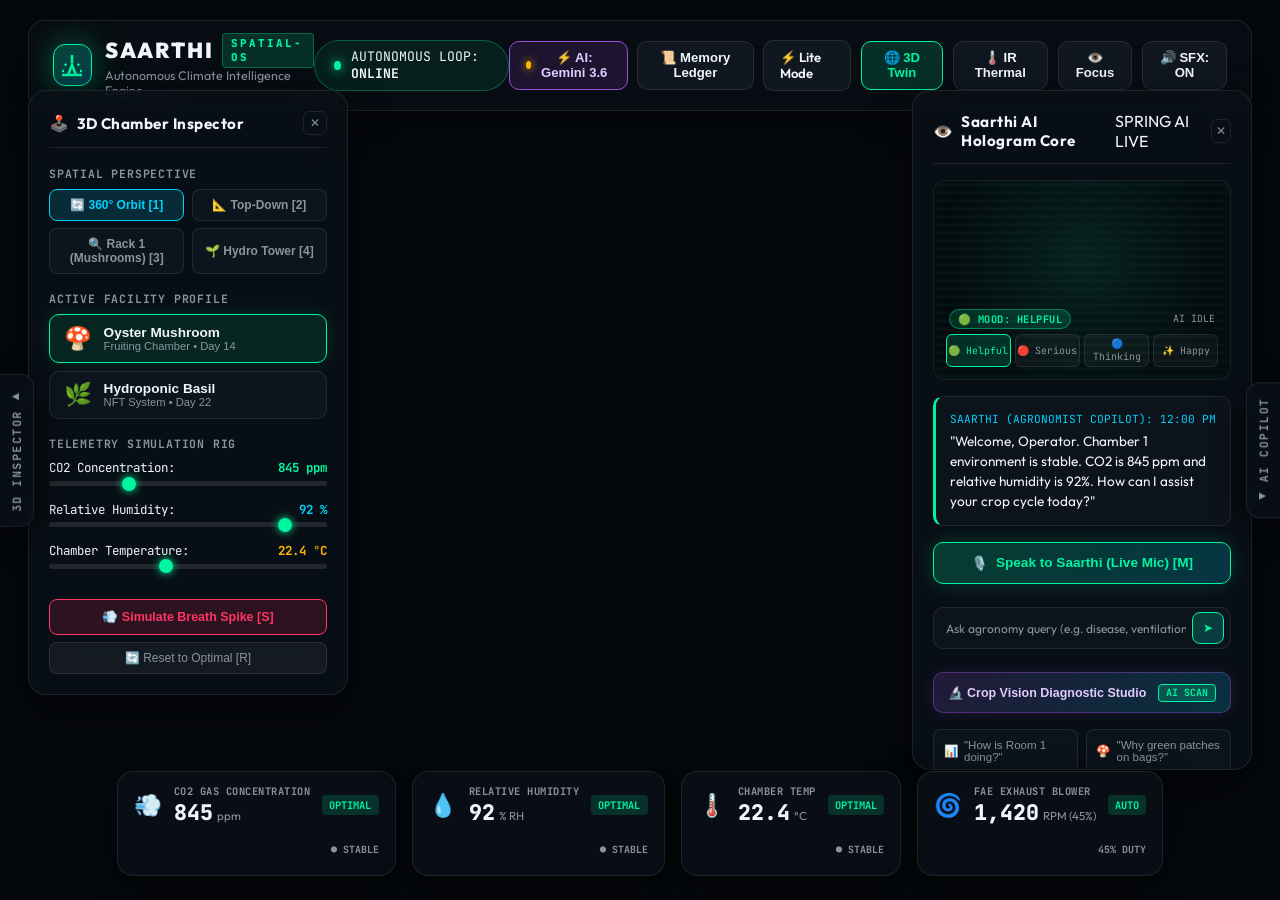
==== src/main/resources/static/index.html @ 40a92920 "feat: complete SAARTHI Java 21 + Spring Boot 3.x Spatial 3D Digital Twin with OpenJarvis Multi-Engin" ====
<!DOCTYPE html>
<html lang="en">
<head>
  <meta charset="UTF-8">
  <meta name="viewport" content="width=device-width, initial-scale=1.0">
  <title>SAARTHI | 3D Autonomous Agro-Intelligence System</title>
  <meta name="description" content="Minimalist, edge-docked 3D spatial interface for indoor and darkroom agronomy. Powered by Java 21 LTS + Spring Boot 3.x + Google Gemini 3.6 Flash.">
  <link rel="preconnect" href="https://fonts.googleapis.com">
  <link rel="preconnect" href="https://fonts.gstatic.com" crossorigin>
  <link href="https://fonts.googleapis.com/css2?family=Outfit:wght@300;400;500;600;700;800;900&family=JetBrains+Mono:wght@400;500;700&display=swap" rel="stylesheet">
  <link rel="stylesheet" href="style.css">
  <!-- Three.js + OrbitControls -->
  <script src="https://cdnjs.cloudflare.com/ajax/libs/three.js/r128/three.min.js"></script>
  <script src="https://cdn.jsdelivr.net/npm/three@0.128.0/examples/js/controls/OrbitControls.js"></script>
</head>
<body class="dark-theme">

  <!-- FULLSCREEN 3D VIEWPORT CANVAS (PRIMARY FOCAL POINT) -->
  <div id="canvas3d-container">
    <canvas id="webgl-canvas"></canvas>
  </div>

  <!-- FLOATING EDGE DOCK TOGGLES ("FOCUS & FLOAT" PARADIGM) -->
  <button id="btnToggleLeft" class="dock-toggle-btn dock-left" onclick="togglePanel('left')" title="Toggle 3D Controls (Key: [)">
    <span class="dock-arrow">◀</span>
    <span class="dock-label">3D INSPECTOR</span>
  </button>

  <button id="btnToggleRight" class="dock-toggle-btn dock-right" onclick="togglePanel('right')" title="Toggle AI Copilot (Key: ])">
    <span class="dock-label">AI COPILOT</span>
    <span class="dock-arrow">▶</span>
  </button>

  <!-- FLOATING MINIMALIST HUD OVERLAY (EDGE-DOCKED) -->
  <div class="hud-overlay-wrapper" id="hudOverlayWrapper">

    <!-- TOP EDGE HEADER BAR -->
    <header class="hud-header">
      <div class="header-left">
        <div class="brand-badge">
          <div class="brand-glyph">
            <svg viewBox="0 0 24 24" fill="none" stroke="currentColor" stroke-width="2.5"><path d="M12 2v8"></path><path d="m4.93 10.93 1.41 1.41"></path><path d="M2 18h2"></path><path d="M20 18h2"></path><path d="m19.07 10.93-1.41 1.41"></path><path d="M22 22H2"></path><path d="m8 22 4-10 4 10"></path></svg>
          </div>
          <div>
            <div class="brand-title">SAARTHI <span class="version-tag">SPATIAL-OS</span></div>
            <div class="brand-sub">Autonomous Climate Intelligence Engine</div>
          </div>
        </div>
      </div>

      <div class="header-center">
        <div class="status-capsule" id="masterStatusCapsule">
          <span class="capsule-pulse"></span>
          <span id="masterStatusText">AUTONOMOUS LOOP: <strong>ONLINE</strong></span>
        </div>
      </div>

      <div class="header-right">
        <div class="view-mode-group">
          <button class="btn-mode btn-brain-status" id="btnBrainConfig" onclick="openBrainModal()" title="Configure AI Brain & Voice">
            <span class="brain-dot" id="brainDot"></span>
            <span id="brainStatusText">⚡ AI: Gemini 3.6</span>
          </button>
          <button class="btn-mode" id="btnLedgerOpen" onclick="openLedgerModal()" title="OpenJarvis Persistent 60-Day Crop Memory Ledger">📜 Memory Ledger</button>
          <a href="lite.html" class="btn-mode btn-lite-switch" style="text-decoration:none;" title="Switch to Minimalist AI Generator (Lite Mode)">⚡ Lite Mode</a>
          <button class="btn-mode active" id="btnMode3D" onclick="setViewMode('normal')" title="Standard Bioluminescent Lighting (Key: 1)">🌐 3D Twin</button>
          <button class="btn-mode" id="btnModeThermal" onclick="setViewMode('thermal')" title="IR Volumetric Thermal View (Key: T)">🌡️ IR Thermal</button>
          <button class="btn-mode" id="btnHudFocus" onclick="toggleHudFocus()" title="Full Immersion Focus Mode (Key: H)">👁️ Focus</button>
          <button class="btn-mode" id="btnSoundToggle" onclick="toggleAudioFx()">🔊 SFX: ON</button>
        </div>
      </div>
    </header>

    <!-- LEFT EDGE DOCK: 3D CONTROLS & CAMERA PRESETS -->
    <aside class="panel-left glass-card" id="panelLeft">
      <div class="panel-header">
        <div class="title-row">
          <span class="panel-icon">🕹️</span>
          <h4>3D Chamber Inspector</h4>
        </div>
        <button class="btn-panel-minimize" onclick="togglePanel('left')" title="Collapse Panel">✕</button>
      </div>

      <!-- CAMERA PERSPECTIVES -->
      <div class="control-section">
        <span class="control-label">SPATIAL PERSPECTIVE</span>
        <div class="btn-grid-preset">
          <button class="btn-preset active" id="camOrbit" onclick="setCameraView('orbit')">🔄 360° Orbit [1]</button>
          <button class="btn-preset" id="camTop" onclick="setCameraView('top')">📐 Top-Down [2]</button>
          <button class="btn-preset" id="camRack1" onclick="setCameraView('rack1')">🔍 Rack 1 (Mushrooms) [3]</button>
          <button class="btn-preset" id="camHydro" onclick="setCameraView('hydro')">🌱 Hydro Tower [4]</button>
        </div>
      </div>

      <!-- CHAMBER FACILITY PROFILE -->
      <div class="control-section">
        <span class="control-label">ACTIVE FACILITY PROFILE</span>
        <div class="profile-tabs">
          <button class="profile-tab active" id="tabMush" onclick="switchCropType('mushroom')">
            <span class="icon">🍄</span>
            <div>
              <strong>Oyster Mushroom</strong>
              <small>Fruiting Chamber • Day 14</small>
            </div>
          </button>
          <button class="profile-tab" id="tabHydro" onclick="switchCropType('hydro')">
            <span class="icon">🌿</span>
            <div>
              <strong>Hydroponic Basil</strong>
              <small>NFT System • Day 22</small>
            </div>
          </button>
        </div>
      </div>

      <!-- LIVE TELEMETRY SLIDERS (MANUAL OVERRIDE RIG) -->
      <div class="control-section">
        <span class="control-label">TELEMETRY SIMULATION RIG</span>
        
        <div class="slider-group">
          <div class="slider-head">
            <span>CO2 Concentration:</span>
            <strong id="sliderCO2Val" class="text-neon">845 ppm</strong>
          </div>
          <input type="range" id="sliderCO2" min="400" max="2000" value="845" oninput="onSliderChange('co2', this.value)">
        </div>

        <div class="slider-group">
          <div class="slider-head">
            <span>Relative Humidity:</span>
            <strong id="sliderRHVal" class="text-cyan">92 %</strong>
          </div>
          <input type="range" id="sliderRH" min="40" max="100" value="92" oninput="onSliderChange('rh', this.value)">
        </div>

        <div class="slider-group">
          <div class="slider-head">
            <span>Chamber Temperature:</span>
            <strong id="sliderTempVal" class="text-amber">22.4 °C</strong>
          </div>
          <input type="range" id="sliderTemp" min="10" max="40" step="0.5" value="22.4" oninput="onSliderChange('temp', this.value)">
        </div>
      </div>

      <!-- SIMULATION PRESETS -->
      <div class="quick-sim-buttons">
        <button class="btn-danger-sim" onclick="simulateBreathSpike()" title="Simulate rapid CO2 breath test spike (Key: S)">💨 Simulate Breath Spike [S]</button>
        <button class="btn-reset-sim" onclick="resetToOptimal()" title="Reset baseline parameters (Key: R)">🔄 Reset to Optimal [R]</button>
      </div>
    </aside>

    <!-- RIGHT EDGE DOCK: SAARTHI AI HOLOGRAPHIC COPILOT & VOICE -->
    <aside class="panel-right glass-card" id="panelRight">
      <div class="panel-header">
        <div class="title-with-pulse">
          <span class="panel-icon">👁️</span>
          <h4>Saarthi AI Hologram Core</h4>
        </div>
        <div class="panel-header-actions">
          <div class="live-tag" id="aiLiveTag"><span class="dot-green" id="aiDot"></span> <span id="aiTagText">SPRING AI LIVE</span></div>
          <button class="btn-panel-minimize" onclick="togglePanel('right')" title="Collapse Panel">✕</button>
        </div>
      </div>

      <!-- INTERACTIVE HOLOGRAPHIC FACE AVATAR (EYES & LIP-SYNC MOUTH) -->
      <div class="avatar-container" id="avatarContainer">
        <canvas id="avatarFaceCanvas" width="240" height="170" class="avatar-face-canvas"></canvas>
        <div class="avatar-hologram-scanline"></div>
        <div class="avatar-mood-row">
          <span class="avatar-emotion-badge helpful" id="avatarEmotionBadge">🟢 MOOD: HELPFUL</span>
          <span class="avatar-state-label" id="orbStateLabel">AI IDLE</span>
        </div>
        <!-- Quick Emotion State Switcher -->
        <div class="avatar-emotion-quickbar">
          <button class="btn-emo-pill active" onclick="setAvatarEmotion('helpful')" title="Helpful State">🟢 Helpful</button>
          <button class="btn-emo-pill" onclick="setAvatarEmotion('serious')" title="Alert / Serious State">🔴 Serious</button>
          <button class="btn-emo-pill" onclick="setAvatarEmotion('thinking')" title="Deep Reasoning State">🔵 Thinking</button>
          <button class="btn-emo-pill" onclick="setAvatarEmotion('happy')" title="Harvest / Success State">✨ Happy</button>
        </div>
      </div>

      <!-- SPEECH TRANSCRIPT BOX -->
      <div class="dialogue-box" id="dialogueBox">
        <div class="dialogue-header">
          <span class="ai-label" id="aiSpeakerLabel">SAARTHI (AGRONOMIST COPILOT):</span>
          <span class="time-stamp" id="dialogueTime">12:00 PM</span>
        </div>
        <p class="dialogue-text" id="saarthiSpeechText">
          "Welcome, Operator. Chamber 1 environment is stable. CO2 is 845 ppm and relative humidity is 92%. How can I assist your crop cycle today?"
        </p>
      </div>

      <!-- LIVE MIC RECORDING BUTTON -->
      <button class="btn-mic-listen" id="btnMicRecord" onclick="toggleRealMic()" title="Toggle microphone (Key: M)">
        <span class="mic-icon">🎙️</span>
        <span id="btnMicText">Speak to Saarthi (Live Mic) [M]</span>
      </button>

      <!-- TEXT QUERY INPUT BAR -->
      <form class="text-query-form" onsubmit="handleTextSubmit(event)">
        <input type="text" id="textPromptInput" placeholder="Ask agronomy query (e.g. disease, ventilation)..." autocomplete="off">
        <button type="submit" class="btn-send-query" title="Send Query">➤</button>
      </form>

      <!-- VISION DIAGNOSTIC STUDIO LAUNCHER -->
      <button class="btn-vision-launcher" onclick="openVisionModal()" title="Open Crop Vision Diagnostic Scanner">
        <span>🔬 Crop Vision Diagnostic Studio</span>
        <span class="vision-pulse-tag">AI SCAN</span>
      </button>

      <!-- QUICK INTENT CARDS -->
      <div class="intent-cards-grid">
        <button class="btn-intent" onclick="triggerVoiceIntent('status')">
          <span class="intent-icon">📊</span>
          <span>"How is Room 1 doing?"</span>
        </button>
        <button class="btn-intent" onclick="triggerVoiceIntent('disease')">
          <span class="intent-icon">🍄</span>
          <span>"Why green patches on bags?"</span>
        </button>
        <button class="btn-intent" onclick="triggerVoiceIntent('ventilate')">
          <span class="intent-icon">💨</span>
          <span>"Ventilate for 10 mins"</span>
        </button>
        <button class="btn-intent" onclick="triggerVoiceIntent('lettuce_tips')">
          <span class="intent-icon">🌿</span>
          <span>"Preventing tip burn in basil?"</span>
        </button>
      </div>
    </aside>

    <!-- BOTTOM EDGE DOCK: REAL-TIME TELEMETRY GAUGES & SVG SPARKLINES -->
    <div class="panel-bottom-telemetry" id="panelBottom">
      
      <!-- CO2 CAPSULE -->
      <div class="metric-capsule" id="capCO2">
        <div class="metric-header-row">
          <div class="metric-icon">💨</div>
          <div class="metric-data">
            <span class="m-label">CO2 GAS CONCENTRATION</span>
            <div class="m-val-row">
              <span class="m-num" id="hudCO2Val">845</span>
              <span class="m-unit">ppm</span>
            </div>
          </div>
          <div class="m-status-pill ok" id="hudCO2Status">OPTIMAL</div>
        </div>
        <div class="sparkline-container">
          <svg class="sparkline-svg" id="sparkCO2" viewBox="0 0 160 32" preserveAspectRatio="none">
            <defs>
              <linearGradient id="gradCO2" x1="0" y1="0" x2="0" y2="1">
                <stop offset="0%" stop-color="#00F5A0" stop-opacity="0.45"/>
                <stop offset="100%" stop-color="#00F5A0" stop-opacity="0.0"/>
              </linearGradient>
            </defs>
            <path class="spark-area" id="sparkAreaCO2" fill="url(#gradCO2)"/>
            <path class="spark-line" id="sparkLineCO2" stroke="#00F5A0"/>
          </svg>
          <span class="spark-trend" id="trendCO2">● STABLE</span>
        </div>
      </div>

      <!-- HUMIDITY CAPSULE -->
      <div class="metric-capsule" id="capRH">
        <div class="metric-header-row">
          <div class="metric-icon">💧</div>
          <div class="metric-data">
            <span class="m-label">RELATIVE HUMIDITY</span>
            <div class="m-val-row">
              <span class="m-num" id="hudRHVal">92</span>
              <span class="m-unit">% RH</span>
            </div>
          </div>
          <div class="m-status-pill ok" id="hudRHStatus">OPTIMAL</div>
        </div>
        <div class="sparkline-container">
          <svg class="sparkline-svg" id="sparkRH" viewBox="0 0 160 32" preserveAspectRatio="none">
            <defs>
              <linearGradient id="gradRH" x1="0" y1="0" x2="0" y2="1">
                <stop offset="0%" stop-color="#00D2FF" stop-opacity="0.45"/>
                <stop offset="100%" stop-color="#00D2FF" stop-opacity="0.0"/>
              </linearGradient>
            </defs>
            <path class="spark-area" id="sparkAreaRH" fill="url(#gradRH)"/>
            <path class="spark-line" id="sparkLineRH" stroke="#00D2FF"/>
          </svg>
          <span class="spark-trend" id="trendRH">● STABLE</span>
        </div>
      </div>

      <!-- TEMPERATURE CAPSULE -->
      <div class="metric-capsule" id="capTemp">
        <div class="metric-header-row">
          <div class="metric-icon">🌡️</div>
          <div class="metric-data">
            <span class="m-label">CHAMBER TEMP</span>
            <div class="m-val-row">
              <span class="m-num" id="hudTempVal">22.4</span>
              <span class="m-unit">°C</span>
            </div>
          </div>
          <div class="m-status-pill ok" id="hudTempStatus">OPTIMAL</div>
        </div>
        <div class="sparkline-container">
          <svg class="sparkline-svg" id="sparkTemp" viewBox="0 0 160 32" preserveAspectRatio="none">
            <defs>
              <linearGradient id="gradTemp" x1="0" y1="0" x2="0" y2="1">
                <stop offset="0%" stop-color="#FFB800" stop-opacity="0.45"/>
                <stop offset="100%" stop-color="#FFB800" stop-opacity="0.0"/>
              </linearGradient>
            </defs>
            <path class="spark-area" id="sparkAreaTemp" fill="url(#gradTemp)"/>
            <path class="spark-line" id="sparkLineTemp" stroke="#FFB800"/>
          </svg>
          <span class="spark-trend" id="trendTemp">● STABLE</span>
        </div>
      </div>

      <!-- EXHAUST BLOWER CAPSULE -->
      <div class="metric-capsule" id="capFan">
        <div class="metric-header-row">
          <div class="metric-icon" id="fanIcon3D">🌀</div>
          <div class="metric-data">
            <span class="m-label">FAE EXHAUST BLOWER</span>
            <div class="m-val-row">
              <span class="m-num" id="hudFanVal">1,420</span>
              <span class="m-unit">RPM (45%)</span>
            </div>
          </div>
          <div class="m-status-pill ok" id="hudFanStatus">AUTO</div>
        </div>
        <div class="sparkline-container">
          <svg class="sparkline-svg" id="sparkFan" viewBox="0 0 160 32" preserveAspectRatio="none">
            <defs>
              <linearGradient id="gradFan" x1="0" y1="0" x2="0" y2="1">
                <stop offset="0%" stop-color="#9D4EDD" stop-opacity="0.45"/>
                <stop offset="100%" stop-color="#9D4EDD" stop-opacity="0.0"/>
              </linearGradient>
            </defs>
            <path class="spark-area" id="sparkAreaFan" fill="url(#gradFan)"/>
            <path class="spark-line" id="sparkLineFan" stroke="#9D4EDD"/>
          </svg>
          <span class="spark-trend" id="trendFan">45% DUTY</span>
        </div>
      </div>

    </div>

  </div>

  <!-- AI BRAIN & VOICE STUDIO MODAL -->
  <div class="modal-backdrop" id="brainModal" onclick="closeBrainModalOnBackdrop(event)">
    <div class="modal-glass-container">
      <div class="modal-header">
        <div class="modal-title-group">
          <span class="modal-icon-badge">⚡</span>
          <div>
            <h3>AI Brain & Voice Studio Settings</h3>
            <span class="modal-sub">Enterprise Generative Engine & Voice Pipeline</span>
          </div>
        </div>
        <button class="btn-close-modal" onclick="closeBrainModal()">✕</button>
      </div>

      <div class="modal-body">
        <div class="form-row">
          <div class="form-group">
            <label for="aiProviderSelect">Active Reasoning Model:</label>
            <select id="aiProviderSelect">
              <option value="gemini-3.6-flash" selected>Google: Gemini 3.6 Flash (Fast & Intelligent)</option>
              <option value="deepseek-r1-distill-llama-70b">Groq: DeepSeek-R1 Distill 70B</option>
              <option value="openjarvis-phi4-mini">OpenJarvis: Local Edge Agent (Ollama / Phi-4-Mini)</option>
              <option value="llama-3.3-70b-versatile">Groq: Llama 3.3 70B Versatile</option>
            </select>
          </div>

          <div class="form-group">
            <label for="voiceEngineSelect">Voice Synthesis Engine:</label>
            <select id="voiceEngineSelect">
              <option value="elevenlabs" selected>ElevenLabs (Hyper-Realistic Studio AI)</option>
              <option value="browser">Browser Native (Zero-Latency Web Speech)</option>
            </select>
          </div>
        </div>

        <div class="form-group">
          <label for="geminiApiKeyInput">
            <span>Groq / Gemini API Key:</span>
            <span class="link-get-key">⚡ Pre-Configured in Backend</span>
          </label>
          <div class="input-with-action">
            <input type="password" id="geminiApiKeyInput" placeholder="Enter custom key or leave empty to use backend..." autocomplete="off">
            <button type="button" class="btn-toggle-key-visibility" onclick="toggleKeyVisibility()" title="Show/Hide Key">👁️</button>
          </div>
          <small class="form-hint">Backend supports Google Gemini, Groq DeepSeek-R1, and Local OpenJarvis/Ollama edge inference.</small>
        </div>

        <div class="form-group">
          <label for="elevenLabsApiKeyInput">
            <span>ElevenLabs Voice API Key:</span>
            <span class="link-get-key">🎙️ Active Studio Voice</span>
          </label>
          <div class="input-with-action">
            <input type="password" id="elevenLabsApiKeyInput" placeholder="sk_..." autocomplete="off">
            <button type="button" class="btn-toggle-key-visibility" onclick="toggleElevenLabsVisibility()" title="Show/Hide Key">👁️</button>
          </div>
        </div>

        <div class="knowledge-base-badge">
          <span class="icon">📖</span>
          <div>
            <strong>OpenJarvis Agentic Pipeline & Agronomy Grounding:</strong>
            <p>Reasoning via <strong>Gemini 3.6 / OpenJarvis Local</strong> + Persistent <strong>Day 1-60 Memory Ledger</strong> + Multi-Step Tool Actuation.</p>
          </div>
        </div>

        <div id="testFeedbackBox" class="test-feedback-box" style="display: none;">
          <span id="testFeedbackIcon">⏳</span>
          <span id="testFeedbackText">Validating connection with Spring AI Core...</span>
        </div>
      </div>

      <div class="modal-footer">
        <button class="btn-modal-test" onclick="testGeminiConnection()">🧪 Test Multi-AI Pipeline</button>
        <div class="footer-actions-right">
          <button class="btn-modal-clear" onclick="clearGeminiKey()">Reset</button>
          <button class="btn-modal-save" onclick="saveGeminiSettings()">Save & Engage Studio</button>
        </div>
      </div>
    </div>
  </div>

  <!-- OPENJARVIS CROP LIFECYCLE MEMORY LEDGER MODAL (GLASSMORPHISM) -->
  <div class="modal-backdrop" id="ledgerModal" onclick="closeLedgerModalOnBackdrop(event)">
    <div class="modal-glass-container vision-modal-container">
      <div class="modal-header">
        <div class="modal-title-group">
          <span class="modal-icon-badge">📜</span>
          <div>
            <h3>OpenJarvis Persistent Crop Ledger</h3>
            <span class="modal-sub">Continuous 60-Day Memory Traces & Agronomy Milestone Timeline</span>
          </div>
        </div>
        <button class="btn-close-modal" onclick="closeLedgerModal()">✕</button>
      </div>

      <div class="modal-body">
        <div class="ledger-timeline-container" id="ledgerTimelineList">
          <!-- Populated dynamically via JS -->
          <div class="timeline-loading">Loading persistent memory traces from Spring Boot...</div>
        </div>

        <div class="ledger-add-box">
          <h5>➕ Append Milestone to OpenJarvis Ledger</h5>
          <div class="form-row">
            <div class="form-group" style="flex:1;">
              <label>Crop Day:</label>
              <input type="number" id="ledgerDayInput" value="19" min="1" max="60">
            </div>
            <div class="form-group" style="flex:2;">
              <label>Milestone Type:</label>
              <select id="ledgerTypeSelect">
                <option value="FLUSH_HARVEST">Flush Harvest (Yield Log)</option>
                <option value="HUMIDITY_OPTIMIZATION">Humidity Optimization</option>
                <option value="PATHOGEN_ISOLATION">Pathogen Isolation</option>
                <option value="OPERATOR_NOTE">Operator Field Note</option>
              </select>
            </div>
          </div>
          <div class="form-group">
            <label>Description / Observations:</label>
            <input type="text" id="ledgerDescInput" placeholder="e.g. Harvested 14.8 kg first flush on Rack 1...">
          </div>
          <button class="btn-modal-save" onclick="submitLedgerEvent()">Record Memory Trace</button>
        </div>
      </div>
    </div>
  </div>

  <!-- CROP VISION DIAGNOSTIC STUDIO MODAL (GLASSMORPHISM) -->
  <div class="modal-backdrop" id="visionModal" onclick="closeVisionModalOnBackdrop(event)">
    <div class="modal-glass-container vision-modal-container">
      <div class="modal-header">
        <div class="modal-title-group">
          <span class="modal-icon-badge">🔬</span>
          <div>
            <h3>Crop Vision Diagnostic Studio</h3>
            <span class="modal-sub">AI Multimodal Pathogen Scanner & Symptom Prescription Engine</span>
          </div>
        </div>
        <button class="btn-close-modal" onclick="closeVisionModal()">✕</button>
      </div>

      <div class="modal-body vision-modal-body">
        <div class="vision-grid-layout">
          <!-- Live Scan Visualizer Card -->
          <div class="vision-preview-card">
            <div class="vision-scan-frame" id="visionScanFrame">
              <img id="visionScanImage" src="https://image.pollinations.ai/prompt/oyster_mushroom_growing_on_darkroom_grow_rack_cinematic_neon?width=512&height=512&nologo=true" alt="Crop Scan View" class="vision-image">
              <div class="vision-reticle-overlay">
                <div class="reticle-corner tl"></div>
                <div class="reticle-corner tr"></div>
                <div class="reticle-corner bl"></div>
                <div class="reticle-corner br"></div>
                <div class="reticle-laser-line"></div>
                <div class="reticle-target-box" id="reticleBox">
                  <span class="target-label" id="targetLabel">ANALYZING CANOPY...</span>
                </div>
              </div>
            </div>
            <div class="vision-scan-status-row">
              <span class="vision-scan-pill" id="visionConfidencePill">🎯 CONFIDENCE: 98.4%</span>
              <span class="vision-model-pill">AI MULTIMODAL SCANNER</span>
            </div>
          </div>

          <!-- Symptom & Remediation Plan -->
          <div class="vision-diagnostic-details">
            <h4 id="visionDiagnosisTitle">Oyster Mushroom (Pleurotus ostreatus) - Healthy Fruiting</h4>
            <p class="vision-desc" id="visionDiagnosisDesc">
              Cap morphology is convex with optimal margin expansion. Primordia clusters indicate balanced CO2 (&lt;850 ppm) and stable relative humidity (&gt;90%).
            </p>

            <div class="vision-remediation-box" id="visionRemediationBox">
              <strong>🛠️ Actionable Agronomy Directive:</strong>
              <p id="visionDirectiveText">Maintain current FAE blower duty at 45% (1,420 RPM). Schedule harvest in 18 to 24 hours.</p>
            </div>

            <!-- Quick Pathogen Simulation Selector -->
            <div class="pathogen-selector-group">
              <span class="pathogen-label">Simulate / Inspect Known Pathogens:</span>
              <div class="pathogen-btn-row">
                <button class="btn-pathogen active" onclick="runVisionScan('healthy')">🌱 Healthy Bed</button>
                <button class="btn-pathogen" onclick="runVisionScan('trichoderma')">🟢 Trichoderma Mold</button>
                <button class="btn-pathogen" onclick="runVisionScan('stipe')">🍄 CO2 Suffocation (Stipe)</button>
                <button class="btn-pathogen" onclick="runVisionScan('tipburn')">🥬 Lettuce Tip Burn</button>
              </div>
            </div>
          </div>
        </div>
      </div>

      <div class="modal-footer">
        <button class="btn-modal-test" onclick="triggerAiVisionAnalysis()">⚡ Re-Scan Canopy</button>
        <button class="btn-modal-save" onclick="applyVisionRecommendation()">Execute Directive [ACTION]</button>
      </div>
    </div>
  </div>

  <script src="app.js"></script>
</body>
</html>
---- src/main/resources/static/style.css ----
/* ==========================================================================
   SAARTHI 3D-OS: IMMERSIVE SCI-FI BIOLUMINESCENT DESIGN SYSTEM (JARVIS EDITION)
   ========================================================================== */

:root {
  --bg-deep: #05080C;
  --panel-bg: rgba(10, 16, 24, 0.82);
  --panel-border: rgba(0, 245, 160, 0.22);
  --glass-border: rgba(255, 255, 255, 0.09);
  
  --neon-emerald: #00F5A0;
  --neon-cyan: #00D2FF;
  --neon-amber: #FFB800;
  --neon-crimson: #FF3366;
  --neon-violet: #9D4EDD;

  --text-main: #F0F6FC;
  --text-muted: #8B949E;
  
  --font-display: 'Outfit', sans-serif;
  --font-mono: 'JetBrains Mono', monospace;

  --glow-emerald: 0 0 30px rgba(0, 245, 160, 0.35);
  --glow-cyan: 0 0 30px rgba(0, 210, 255, 0.35);
  --glow-crimson: 0 0 35px rgba(255, 51, 102, 0.5);
}

* {
  margin: 0;
  padding: 0;
  box-sizing: border-box;
  user-select: none;
}

body {
  background-color: var(--bg-deep);
  color: var(--text-main);
  font-family: var(--font-display);
  overflow: hidden;
  width: 100vw;
  height: 100vh;
}

/* 3D CANVAS VIEWPORT */
#canvas3d-container {
  position: absolute;
  top: 0;
  left: 0;
  width: 100%;
  height: 100%;
  z-index: 1;
}

#webgl-canvas {
  width: 100%;
  height: 100%;
  display: block;
}

/* FLOATING DOCK TOGGLE BUTTONS ("FOCUS & FLOAT") */
.dock-toggle-btn {
  position: fixed;
  top: 50%;
  transform: translateY(-50%);
  z-index: 50;
  background: rgba(10, 16, 24, 0.85);
  backdrop-filter: blur(16px);
  -webkit-backdrop-filter: blur(16px);
  border: 1px solid var(--glass-border);
  color: var(--text-muted);
  font-family: var(--font-mono);
  font-size: 0.72rem;
  font-weight: 700;
  letter-spacing: 1.5px;
  padding: 0.85rem 0.55rem;
  cursor: pointer;
  display: flex;
  flex-direction: column;
  align-items: center;
  gap: 0.4rem;
  transition: all 0.3s cubic-bezier(0.16, 1, 0.3, 1);
  box-shadow: 0 8px 32px rgba(0, 0, 0, 0.6);
}

.dock-left {
  left: 0;
  border-left: none;
  border-radius: 0 14px 14px 0;
}

.dock-right {
  right: 0;
  border-right: none;
  border-radius: 14px 0 0 14px;
}

.dock-toggle-btn .dock-label {
  writing-mode: vertical-rl;
  text-orientation: mixed;
  transform: rotate(180deg);
}

.dock-toggle-btn:hover {
  background: rgba(0, 245, 160, 0.15);
  border-color: var(--neon-emerald);
  color: var(--neon-emerald);
  box-shadow: var(--glow-emerald);
}

.dock-left:hover {
  padding-left: 0.85rem;
}

.dock-right:hover {
  padding-right: 0.85rem;
}

/* HUD OVERLAY CONTAINER */
.hud-overlay-wrapper {
  position: absolute;
  top: 0;
  left: 0;
  width: 100%;
  height: 100%;
  z-index: 10;
  pointer-events: none;
  display: flex;
  flex-direction: column;
  justify-content: space-between;
  padding: 1.25rem 1.75rem;
  transition: opacity 0.4s ease, transform 0.4s ease;
}

.hud-overlay-wrapper.hud-hidden {
  opacity: 0;
  pointer-events: none;
  transform: scale(1.02);
}

.glass-card {
  background: var(--panel-bg);
  backdrop-filter: blur(24px);
  -webkit-backdrop-filter: blur(24px);
  border: 1px solid var(--glass-border);
  border-radius: 18px;
  box-shadow: 0 16px 40px rgba(0, 0, 0, 0.6);
  pointer-events: auto;
  transition: all 0.35s cubic-bezier(0.16, 1, 0.3, 1);
}

.glass-card:hover {
  border-color: rgba(0, 245, 160, 0.35);
}

/* TOP HEADER */
.hud-header {
  display: flex;
  align-items: center;
  justify-content: space-between;
  pointer-events: auto;
  background: rgba(8, 14, 20, 0.88);
  backdrop-filter: blur(20px);
  border: 1px solid var(--glass-border);
  padding: 0.75rem 1.5rem;
  border-radius: 16px;
  box-shadow: 0 12px 30px rgba(0, 0, 0, 0.5);
}

.brand-badge {
  display: flex;
  align-items: center;
  gap: 0.85rem;
}

.brand-glyph {
  width: 42px;
  height: 42px;
  border-radius: 12px;
  background: linear-gradient(135deg, rgba(0, 245, 160, 0.25), rgba(0, 210, 255, 0.25));
  border: 1px solid var(--neon-emerald);
  display: flex;
  align-items: center;
  justify-content: center;
  color: var(--neon-emerald);
  box-shadow: var(--glow-emerald);
}

.brand-glyph svg {
  width: 24px;
  height: 24px;
}

.brand-title {
  font-size: 1.35rem;
  font-weight: 900;
  letter-spacing: 2px;
  display: flex;
  align-items: center;
  gap: 0.5rem;
}

.version-tag {
  font-size: 0.68rem;
  background: rgba(0, 245, 160, 0.15);
  color: var(--neon-emerald);
  padding: 0.15rem 0.45rem;
  border-radius: 4px;
  font-family: var(--font-mono);
  border: 1px solid rgba(0, 245, 160, 0.3);
}

.brand-sub {
  font-size: 0.78rem;
  color: var(--text-muted);
}

.status-capsule {
  display: flex;
  align-items: center;
  gap: 0.65rem;
  background: rgba(0, 245, 160, 0.08);
  border: 1px solid rgba(0, 245, 160, 0.3);
  padding: 0.45rem 1.2rem;
  border-radius: 999px;
  font-family: var(--font-mono);
  font-size: 0.82rem;
}

.capsule-pulse {
  width: 9px;
  height: 9px;
  border-radius: 50%;
  background: var(--neon-emerald);
  box-shadow: 0 0 12px var(--neon-emerald);
  animation: pulse-dot 1.8s infinite;
}

@keyframes pulse-dot {
  0%, 100% { transform: scale(1); opacity: 1; }
  50% { transform: scale(0.7); opacity: 0.4; }
}

.view-mode-group {
  display: flex;
  align-items: center;
  gap: 0.6rem;
}

.btn-mode {
  padding: 0.55rem 1rem;
  border-radius: 10px;
  background: rgba(18, 26, 36, 0.85);
  border: 1px solid var(--glass-border);
  color: var(--text-main);
  font-size: 0.82rem;
  font-weight: 600;
  cursor: pointer;
  transition: all 0.2s;
}

.btn-mode.active, .btn-mode:hover {
  background: rgba(0, 245, 160, 0.15);
  border-color: var(--neon-emerald);
  color: var(--neon-emerald);
}

/* PANELS (LEFT & RIGHT) - COLLAPSIBLE FOCUS SYSTEM */
.panel-left {
  position: absolute;
  top: 90px;
  left: 1.75rem;
  width: 320px;
  padding: 1.25rem;
  display: flex;
  flex-direction: column;
  gap: 1.1rem;
  max-height: calc(100vh - 220px);
  overflow-y: auto;
  transition: transform 0.4s cubic-bezier(0.16, 1, 0.3, 1), opacity 0.3s ease;
}

.panel-left.collapsed {
  transform: translateX(-380px);
  opacity: 0;
  pointer-events: none;
}

.panel-right {
  position: absolute;
  top: 90px;
  right: 1.75rem;
  width: 340px;
  padding: 1.25rem;
  display: flex;
  flex-direction: column;
  gap: 1rem;
  max-height: calc(100vh - 220px);
  overflow-y: auto;
  transition: transform 0.4s cubic-bezier(0.16, 1, 0.3, 1), opacity 0.3s ease;
}

.panel-right.collapsed {
  transform: translateX(400px);
  opacity: 0;
  pointer-events: none;
}

.panel-header {
  display: flex;
  align-items: center;
  justify-content: space-between;
  border-bottom: 1px solid var(--glass-border);
  padding-bottom: 0.75rem;
}

.panel-header .title-row, .panel-header .title-with-pulse {
  display: flex;
  align-items: center;
  gap: 0.5rem;
}

.panel-header h4 {
  font-size: 0.95rem;
  font-weight: 700;
  letter-spacing: 0.5px;
}

.btn-panel-minimize {
  background: transparent;
  border: 1px solid var(--glass-border);
  color: var(--text-muted);
  width: 24px;
  height: 24px;
  border-radius: 6px;
  cursor: pointer;
  display: flex;
  align-items: center;
  justify-content: center;
  font-size: 0.75rem;
  transition: all 0.2s;
}

.btn-panel-minimize:hover {
  background: rgba(255, 51, 102, 0.2);
  border-color: var(--neon-crimson);
  color: var(--neon-crimson);
}

.panel-header-actions {
  display: flex;
  align-items: center;
  gap: 0.5rem;
}

.control-section {
  display: flex;
  flex-direction: column;
  gap: 0.5rem;
}

.control-label {
  font-size: 0.72rem;
  font-family: var(--font-mono);
  font-weight: 700;
  color: var(--text-muted);
  letter-spacing: 0.8px;
}

.btn-grid-preset {
  display: grid;
  grid-template-columns: 1fr 1fr;
  gap: 0.45rem;
}

.btn-preset {
  padding: 0.5rem 0.6rem;
  border-radius: 8px;
  background: rgba(14, 22, 32, 0.9);
  border: 1px solid var(--glass-border);
  color: var(--text-muted);
  font-size: 0.75rem;
  font-weight: 600;
  cursor: pointer;
  transition: all 0.2s;
}

.btn-preset.active, .btn-preset:hover {
  background: rgba(0, 210, 255, 0.15);
  border-color: var(--neon-cyan);
  color: var(--neon-cyan);
}

.profile-tabs {
  display: flex;
  flex-direction: column;
  gap: 0.5rem;
}

.profile-tab {
  display: flex;
  align-items: center;
  gap: 0.75rem;
  padding: 0.6rem 0.85rem;
  border-radius: 10px;
  background: rgba(14, 22, 32, 0.9);
  border: 1px solid var(--glass-border);
  color: var(--text-main);
  text-align: left;
  cursor: pointer;
  transition: all 0.2s;
}

.profile-tab.active {
  border-color: var(--neon-emerald);
  background: rgba(0, 245, 160, 0.1);
  box-shadow: 0 0 16px rgba(0, 245, 160, 0.15);
}

.profile-tab .icon { font-size: 1.4rem; }
.profile-tab strong { display: block; font-size: 0.85rem; }
.profile-tab small { display: block; font-size: 0.7rem; color: var(--text-muted); }

/* SLIDERS */
.slider-group {
  display: flex;
  flex-direction: column;
  gap: 0.3rem;
  margin-bottom: 0.4rem;
}

.slider-head {
  display: flex;
  justify-content: space-between;
  font-size: 0.78rem;
  font-family: var(--font-mono);
}

input[type="range"] {
  -webkit-appearance: none;
  width: 100%;
  height: 5px;
  border-radius: 3px;
  background: rgba(255, 255, 255, 0.1);
  outline: none;
}

input[type="range"]::-webkit-slider-thumb {
  -webkit-appearance: none;
  width: 14px;
  height: 14px;
  border-radius: 50%;
  background: var(--neon-emerald);
  cursor: pointer;
  box-shadow: 0 0 8px var(--neon-emerald);
}

.quick-sim-buttons {
  display: flex;
  flex-direction: column;
  gap: 0.45rem;
  margin-top: 0.4rem;
}

.btn-danger-sim {
  padding: 0.6rem;
  border-radius: 8px;
  background: rgba(255, 51, 102, 0.15);
  border: 1px solid var(--neon-crimson);
  color: var(--neon-crimson);
  font-weight: 700;
  font-size: 0.78rem;
  cursor: pointer;
  transition: all 0.2s;
}

.btn-danger-sim:hover {
  background: rgba(255, 51, 102, 0.3);
  box-shadow: 0 0 16px rgba(255, 51, 102, 0.3);
}

.btn-reset-sim {
  padding: 0.5rem;
  border-radius: 8px;
  background: rgba(255, 255, 255, 0.05);
  border: 1px solid var(--glass-border);
  color: var(--text-muted);
  font-size: 0.75rem;
  cursor: pointer;
}

.btn-reset-sim:hover {
  color: var(--text-main);
  border-color: var(--neon-cyan);
}

/* RIGHT PANEL: VOICE & AUDIO FFT SPECTROGRAM ORB */
.ai-orb-display {
  position: relative;
  width: 100%;
  height: 130px;
  display: flex;
  align-items: center;
  justify-content: center;
  overflow: visible;
}

.orb-spectrogram-canvas {
  position: absolute;
  top: 50%;
  left: 50%;
  transform: translate(-50%, -50%);
  pointer-events: none;
  z-index: 2;
}

.orb-aura {
  position: absolute;
  width: 85px;
  height: 85px;
  border-radius: 50%;
  background: radial-gradient(circle, rgba(0, 245, 160, 0.35) 0%, transparent 70%);
  animation: pulse-aura 2.5s infinite ease-in-out;
  z-index: 1;
}

.orb-core {
  position: relative;
  width: 65px;
  height: 65px;
  border-radius: 50%;
  background: radial-gradient(circle at 35% 35%, #00F5A0, #00D2FF, #0B1017);
  box-shadow: var(--glow-emerald);
  z-index: 3;
}

.orb-ring {
  position: absolute;
  top: -6px;
  left: -6px;
  right: -6px;
  bottom: -6px;
  border: 1.5px solid rgba(0, 245, 160, 0.4);
  border-radius: 50%;
  animation: rotate-ring 6s linear infinite;
}

.ring-2 { top: -12px; left: -12px; right: -12px; bottom: -12px; border-color: rgba(0, 210, 255, 0.3); animation-duration: 9s; animation-direction: reverse; }
.ring-3 { top: -18px; left: -18px; right: -18px; bottom: -18px; border-color: rgba(157, 78, 221, 0.25); animation-duration: 12s; }

@keyframes rotate-ring { 100% { transform: rotate(360deg); } }
@keyframes pulse-aura { 0%, 100% { transform: scale(1); opacity: 0.6; } 50% { transform: scale(1.3); opacity: 0.9; } }

.dialogue-box {
  background: rgba(14, 20, 28, 0.9);
  border: 1px solid var(--glass-border);
  border-left: 3px solid var(--neon-emerald);
  border-radius: 10px;
  padding: 0.85rem;
  font-size: 0.85rem;
  line-height: 1.45;
}

.dialogue-header {
  display: flex;
  justify-content: space-between;
  font-size: 0.7rem;
  font-family: var(--font-mono);
  color: var(--neon-cyan);
  margin-bottom: 0.35rem;
}

.btn-mic-listen {
  width: 100%;
  padding: 0.75rem;
  border-radius: 10px;
  background: linear-gradient(135deg, rgba(0, 245, 160, 0.2), rgba(0, 210, 255, 0.2));
  border: 1px solid var(--neon-emerald);
  color: var(--neon-emerald);
  font-weight: 700;
  font-size: 0.85rem;
  cursor: pointer;
  display: flex;
  align-items: center;
  justify-content: center;
  gap: 0.5rem;
  box-shadow: 0 0 20px rgba(0, 245, 160, 0.2);
  transition: all 0.2s;
}

.btn-mic-listen.recording {
  background: linear-gradient(135deg, #FF3366, #FF6B6B);
  border-color: #FF3366;
  color: #FFF;
  animation: pulse-dot 1s infinite;
}

.intent-cards-grid {
  display: grid;
  grid-template-columns: 1fr 1fr;
  gap: 0.45rem;
}

.btn-intent {
  padding: 0.55rem 0.6rem;
  border-radius: 8px;
  background: rgba(14, 22, 32, 0.85);
  border: 1px solid var(--glass-border);
  color: var(--text-muted);
  font-size: 0.72rem;
  font-weight: 500;
  text-align: left;
  cursor: pointer;
  display: flex;
  align-items: center;
  gap: 0.4rem;
  transition: all 0.2s;
}

.btn-intent:hover {
  border-color: var(--neon-emerald);
  color: var(--text-main);
  background: rgba(0, 245, 160, 0.08);
}

/* BOTTOM TELEMETRY BAR WITH REAL-TIME SPARKLINES */
.panel-bottom-telemetry {
  display: flex;
  align-items: center;
  justify-content: center;
  gap: 1rem;
  pointer-events: auto;
  margin-bottom: 0.25rem;
  transition: transform 0.4s cubic-bezier(0.16, 1, 0.3, 1), opacity 0.3s ease;
}

.metric-capsule {
  display: flex;
  flex-direction: column;
  gap: 0.4rem;
  background: rgba(10, 16, 24, 0.9);
  backdrop-filter: blur(20px);
  border: 1px solid var(--glass-border);
  border-radius: 16px;
  padding: 0.75rem 1rem;
  box-shadow: 0 8px 30px rgba(0, 0, 0, 0.6);
  min-width: 220px;
  transition: all 0.25s;
}

.metric-capsule:hover {
  border-color: rgba(0, 245, 160, 0.4);
  transform: translateY(-2px);
}

.metric-header-row {
  display: flex;
  align-items: center;
  gap: 0.75rem;
}

.metric-icon { font-size: 1.4rem; }

.m-label {
  display: block;
  font-size: 0.65rem;
  font-family: var(--font-mono);
  color: var(--text-muted);
  font-weight: 700;
  letter-spacing: 0.5px;
}

.m-val-row {
  display: flex;
  align-items: baseline;
  gap: 0.25rem;
}

.m-num {
  font-size: 1.35rem;
  font-weight: 800;
  font-family: var(--font-mono);
}

.m-unit {
  font-size: 0.72rem;
  color: var(--text-muted);
}

.m-status-pill {
  margin-left: auto;
  font-size: 0.65rem;
  font-family: var(--font-mono);
  font-weight: 700;
  padding: 0.2rem 0.45rem;
  border-radius: 4px;
}

.m-status-pill.ok { background: rgba(0, 245, 160, 0.15); color: var(--neon-emerald); }
.m-status-pill.warn { background: rgba(255, 184, 0, 0.2); color: var(--neon-amber); }
.m-status-pill.danger { background: rgba(255, 51, 102, 0.25); color: var(--neon-crimson); }

/* SPARKLINE STYLING */
.sparkline-container {
  display: flex;
  align-items: center;
  justify-content: space-between;
  gap: 0.5rem;
  height: 28px;
  margin-top: 0.15rem;
}

.sparkline-svg {
  flex: 1;
  height: 24px;
  overflow: visible;
}

.spark-line {
  fill: none;
  stroke-width: 1.8;
  stroke-linecap: round;
  stroke-linejoin: round;
}

.spark-trend {
  font-family: var(--font-mono);
  font-size: 0.62rem;
  font-weight: 700;
  color: var(--text-muted);
  white-space: nowrap;
}

.hud-hint {
  text-align: center;
  font-size: 0.72rem;
  font-family: var(--font-mono);
  color: var(--text-muted);
  opacity: 0.8;
}

.text-neon { color: var(--neon-emerald); }
.text-cyan { color: var(--neon-cyan); }
.text-amber { color: var(--neon-amber); }
.text-crimson { color: var(--neon-crimson); }

/* BRAIN STATUS BUTTON & DOT */
.btn-brain-status {
  background: rgba(157, 78, 221, 0.15) !important;
  border-color: var(--neon-violet) !important;
  color: #E2CAFF !important;
  display: inline-flex;
  align-items: center;
  gap: 0.4rem;
}

.btn-brain-status:hover {
  background: rgba(157, 78, 221, 0.3) !important;
  box-shadow: 0 0 15px rgba(157, 78, 221, 0.35);
}

.brain-dot {
  width: 8px;
  height: 8px;
  border-radius: 50%;
  background: var(--neon-amber);
  display: inline-block;
  box-shadow: 0 0 8px var(--neon-amber);
}

.brain-dot.connected {
  background: var(--neon-emerald);
  box-shadow: 0 0 8px var(--neon-emerald);
}

.brain-dot.error {
  background: var(--neon-crimson);
  box-shadow: 0 0 8px var(--neon-crimson);
}

/* ORB VISUAL STATES */
.orb-state-label {
  position: absolute;
  bottom: -4px;
  font-size: 0.65rem;
  font-family: var(--font-mono);
  color: var(--neon-cyan);
  background: rgba(5, 8, 12, 0.85);
  padding: 0.1rem 0.55rem;
  border-radius: 10px;
  border: 1px solid rgba(0, 210, 255, 0.25);
  letter-spacing: 1px;
  z-index: 4;
}

.ai-orb-display.listening .orb-aura {
  background: radial-gradient(circle, rgba(0, 210, 255, 0.5) 0%, transparent 70%);
  animation: pulse-aura 1s infinite ease-in-out;
}
.ai-orb-display.listening .orb-core {
  background: radial-gradient(circle at 35% 35%, #00D2FF, #3A86FF, #0B1017);
  box-shadow: var(--glow-cyan);
}
.ai-orb-display.listening .orb-ring {
  border-color: rgba(0, 210, 255, 0.8);
  animation-duration: 2s;
}

.ai-orb-display.thinking .orb-aura {
  background: radial-gradient(circle, rgba(255, 184, 0, 0.55) 0%, transparent 70%);
  animation: pulse-aura 0.7s infinite ease-in-out;
}
.ai-orb-display.thinking .orb-core {
  background: radial-gradient(circle at 35% 35%, #FFB800, #FF5400, #180B02);
  box-shadow: 0 0 35px rgba(255, 184, 0, 0.6);
}
.ai-orb-display.thinking .orb-ring {
  border-color: rgba(255, 184, 0, 0.8);
  animation-duration: 1.5s;
}

.ai-orb-display.speaking .orb-aura {
  background: radial-gradient(circle, rgba(0, 245, 160, 0.6) 0%, transparent 70%);
  animation: pulse-aura 0.9s infinite ease-in-out;
}
.ai-orb-display.speaking .orb-core {
  background: radial-gradient(circle at 35% 35%, #00F5A0, #9D4EDD, #051410);
  box-shadow: 0 0 35px rgba(0, 245, 160, 0.6);
}
.ai-orb-display.speaking .orb-ring {
  border-color: rgba(0, 245, 160, 0.9);
  animation-duration: 2.2s;
}

/* TEXT QUERY FORM BAR */
.text-query-form {
  display: flex;
  align-items: center;
  gap: 0.4rem;
  margin-top: 0.45rem;
  background: rgba(14, 20, 28, 0.9);
  border: 1px solid var(--glass-border);
  border-radius: 10px;
  padding: 0.25rem 0.35rem 0.25rem 0.75rem;
  transition: all 0.2s;
}

.text-query-form:focus-within {
  border-color: var(--neon-emerald);
  box-shadow: 0 0 15px rgba(0, 245, 160, 0.15);
}

.text-query-form input {
  flex: 1;
  background: transparent;
  border: none;
  color: var(--text-main);
  font-family: var(--font-display);
  font-size: 0.8rem;
  outline: none;
}

.text-query-form input::placeholder {
  color: var(--text-muted);
  font-size: 0.75rem;
}

.btn-send-query {
  width: 32px;
  height: 32px;
  border-radius: 8px;
  background: linear-gradient(135deg, rgba(0, 245, 160, 0.2), rgba(0, 210, 255, 0.2));
  border: 1px solid var(--neon-emerald);
  color: var(--neon-emerald);
  display: flex;
  align-items: center;
  justify-content: center;
  cursor: pointer;
  font-size: 0.75rem;
  transition: all 0.2s;
}

.btn-send-query:hover {
  background: var(--neon-emerald);
  color: #05080C;
  box-shadow: 0 0 12px var(--neon-emerald);
}

/* GLASSMORPHISM MODAL */
.modal-backdrop {
  position: fixed;
  top: 0;
  left: 0;
  width: 100vw;
  height: 100vh;
  background: rgba(5, 8, 12, 0.85);
  backdrop-filter: blur(14px);
  -webkit-backdrop-filter: blur(14px);
  z-index: 1000;
  display: none;
  align-items: center;
  justify-content: center;
  padding: 1.5rem;
}

.modal-backdrop.active {
  display: flex;
  animation: fadeIn 0.2s cubic-bezier(0.16, 1, 0.3, 1);
}

@keyframes fadeIn {
  from { opacity: 0; transform: scale(0.97); }
  to { opacity: 1; transform: scale(1); }
}

.modal-glass-container {
  width: 100%;
  max-width: 560px;
  background: rgba(12, 18, 26, 0.95);
  border: 1px solid rgba(0, 245, 160, 0.3);
  border-radius: 20px;
  box-shadow: 0 24px 60px rgba(0, 0, 0, 0.8), 0 0 40px rgba(0, 245, 160, 0.15);
  overflow: hidden;
  display: flex;
  flex-direction: column;
}

.modal-header {
  display: flex;
  align-items: center;
  justify-content: space-between;
  padding: 1.25rem 1.5rem;
  border-bottom: 1px solid var(--glass-border);
  background: rgba(255, 255, 255, 0.02);
}

.modal-title-group {
  display: flex;
  align-items: center;
  gap: 0.75rem;
}

.modal-icon-badge {
  width: 38px;
  height: 38px;
  border-radius: 10px;
  background: rgba(157, 78, 221, 0.2);
  border: 1px solid var(--neon-violet);
  display: flex;
  align-items: center;
  justify-content: center;
  font-size: 1.2rem;
  color: #D69FFF;
}

.modal-header h3 {
  font-size: 1.1rem;
  font-weight: 700;
}

.modal-sub {
  font-size: 0.75rem;
  color: var(--text-muted);
}

.btn-close-modal {
  background: transparent;
  border: 1px solid var(--glass-border);
  color: var(--text-muted);
  width: 32px;
  height: 32px;
  border-radius: 8px;
  cursor: pointer;
  font-size: 0.9rem;
  transition: all 0.2s;
}

.btn-close-modal:hover {
  color: var(--text-main);
  border-color: var(--neon-crimson);
  background: rgba(255, 51, 102, 0.15);
}

.modal-body {
  padding: 1.5rem;
  display: flex;
  flex-direction: column;
  gap: 1.1rem;
}

.form-group {
  display: flex;
  flex-direction: column;
  gap: 0.45rem;
}

.form-group label {
  font-size: 0.8rem;
  font-weight: 600;
  display: flex;
  justify-content: space-between;
  align-items: center;
}

.link-get-key {
  font-size: 0.72rem;
  color: var(--neon-cyan);
  text-decoration: none;
  font-family: var(--font-mono);
  font-weight: 500;
}

.link-get-key:hover {
  text-decoration: underline;
}

.input-with-action {
  display: flex;
  align-items: center;
  background: rgba(6, 10, 16, 0.8);
  border: 1px solid var(--glass-border);
  border-radius: 10px;
  padding: 0 0.5rem 0 0.85rem;
  transition: all 0.2s;
}

.input-with-action:focus-within {
  border-color: var(--neon-cyan);
  box-shadow: 0 0 15px rgba(0, 210, 255, 0.2);
}

.input-with-action input {
  flex: 1;
  background: transparent;
  border: none;
  padding: 0.7rem 0;
  color: var(--text-main);
  font-family: var(--font-mono);
  font-size: 0.82rem;
  outline: none;
}

.btn-toggle-key-visibility {
  background: transparent;
  border: none;
  color: var(--text-muted);
  cursor: pointer;
  padding: 0.4rem;
  font-size: 0.95rem;
}

.form-hint {
  font-size: 0.7rem;
  color: var(--text-muted);
}

.form-row-2col {
  display: grid;
  grid-template-columns: 1fr 1fr;
  gap: 1rem;
}

select {
  background: rgba(6, 10, 16, 0.8);
  border: 1px solid var(--glass-border);
  border-radius: 10px;
  padding: 0.65rem 0.85rem;
  color: var(--text-main);
  font-family: var(--font-display);
  font-size: 0.8rem;
  outline: none;
  cursor: pointer;
}

select:focus {
  border-color: var(--neon-cyan);
}

.knowledge-base-badge {
  display: flex;
  align-items: center;
  gap: 0.75rem;
  background: rgba(0, 245, 160, 0.08);
  border: 1px solid rgba(0, 245, 160, 0.25);
  border-radius: 10px;
  padding: 0.75rem;
  font-size: 0.78rem;
  line-height: 1.4;
}

.knowledge-base-badge .icon {
  font-size: 1.5rem;
}

.knowledge-base-badge code {
  background: rgba(0, 245, 160, 0.15);
  color: var(--neon-emerald);
  padding: 0.1rem 0.35rem;
  border-radius: 4px;
  font-family: var(--font-mono);
}

.test-feedback-box {
  display: flex;
  align-items: center;
  gap: 0.6rem;
  background: rgba(255, 255, 255, 0.05);
  border: 1px solid var(--glass-border);
  border-radius: 10px;
  padding: 0.75rem;
  font-size: 0.8rem;
  font-family: var(--font-mono);
}

.test-feedback-box.success {
  background: rgba(0, 245, 160, 0.1);
  border-color: var(--neon-emerald);
  color: var(--neon-emerald);
}

.test-feedback-box.error {
  background: rgba(255, 51, 102, 0.12);
  border-color: var(--neon-crimson);
  color: #FF7B9A;
}

.modal-footer {
  display: flex;
  align-items: center;
  justify-content: space-between;
  padding: 1rem 1.5rem;
  border-top: 1px solid var(--glass-border);
  background: rgba(0, 0, 0, 0.2);
}

.footer-actions-right {
  display: flex;
  align-items: center;
  gap: 0.6rem;
}

.btn-modal-test {
  padding: 0.6rem 0.9rem;
  border-radius: 8px;
  background: rgba(0, 210, 255, 0.12);
  border: 1px solid var(--neon-cyan);
  color: var(--neon-cyan);
  font-size: 0.78rem;
  font-weight: 600;
  cursor: pointer;
  transition: all 0.2s;
}

.btn-modal-test:hover {
  background: rgba(0, 210, 255, 0.25);
  box-shadow: 0 0 12px rgba(0, 210, 255, 0.3);
}

.btn-modal-clear {
  padding: 0.6rem 0.9rem;
  border-radius: 8px;
  background: transparent;
  border: 1px solid var(--glass-border);
  color: var(--text-muted);
  font-size: 0.78rem;
  cursor: pointer;
  transition: all 0.2s;
}

.btn-modal-clear:hover {
  border-color: var(--neon-crimson);
  color: var(--neon-crimson);
}

.btn-modal-save {
  padding: 0.65rem 1.2rem;
  border-radius: 8px;
  background: linear-gradient(135deg, #00F5A0, #00D2FF);
  border: none;
  color: #05080C;
  font-size: 0.82rem;
  font-weight: 700;
  cursor: pointer;
  box-shadow: 0 0 20px rgba(0, 245, 160, 0.35);
  transition: all 0.2s;
}

.btn-modal-save:hover {
  transform: translateY(-1px);
  box-shadow: 0 0 30px rgba(0, 245, 160, 0.5);
}

/* ==========================================================================
   INTERACTIVE HOLOGRAPHIC FACE AVATAR & EMOTION STYLING
   ========================================================================== */
.avatar-container {
  position: relative;
  width: 100%;
  min-height: 200px;
  height: 200px;
  flex-shrink: 0;
  display: flex;
  flex-direction: column;
  align-items: center;
  justify-content: center;
  background: radial-gradient(circle at 50% 40%, rgba(0, 245, 160, 0.08) 0%, rgba(5, 8, 12, 0.95) 75%);
  border: 1px solid var(--glass-border);
  border-radius: 12px;
  overflow: hidden;
  box-shadow: inset 0 0 25px rgba(0, 245, 160, 0.05);
  transition: all 0.4s ease;
}

.avatar-container.serious {
  background: radial-gradient(circle at 50% 40%, rgba(255, 51, 102, 0.15) 0%, rgba(5, 8, 12, 0.95) 75%);
  border-color: rgba(255, 51, 102, 0.4);
  box-shadow: inset 0 0 35px rgba(255, 51, 102, 0.15), 0 0 25px rgba(255, 51, 102, 0.1);
}

.avatar-container.thinking {
  background: radial-gradient(circle at 50% 40%, rgba(0, 210, 255, 0.12) 0%, rgba(5, 8, 12, 0.95) 75%);
  border-color: rgba(0, 210, 255, 0.35);
  box-shadow: inset 0 0 30px rgba(0, 210, 255, 0.1);
}

.avatar-container.happy {
  background: radial-gradient(circle at 50% 40%, rgba(157, 78, 221, 0.15) 0%, rgba(5, 8, 12, 0.95) 75%);
  border-color: rgba(157, 78, 221, 0.4);
  box-shadow: inset 0 0 30px rgba(157, 78, 221, 0.15);
}

.avatar-face-canvas {
  width: 240px;
  height: 125px;
  display: block;
  z-index: 2;
  cursor: pointer;
}

.avatar-hologram-scanline {
  position: absolute;
  top: 0;
  left: 0;
  width: 100%;
  height: 100%;
  background: linear-gradient(180deg, transparent 0%, rgba(0, 245, 160, 0.04) 50%, transparent 100%);
  background-size: 100% 8px;
  pointer-events: none;
  z-index: 3;
  animation: scan-flicker 4s infinite linear;
}

@keyframes scan-flicker {
  0% { transform: translateY(-100%); }
  100% { transform: translateY(100%); }
}

.avatar-mood-row {
  display: flex;
  align-items: center;
  justify-content: space-between;
  width: 90%;
  margin-top: -4px;
  z-index: 4;
}

.avatar-emotion-badge {
  font-family: var(--font-mono);
  font-size: 0.65rem;
  font-weight: 700;
  padding: 0.12rem 0.5rem;
  border-radius: 20px;
  letter-spacing: 0.5px;
  transition: all 0.3s;
}

.avatar-emotion-badge.helpful {
  background: rgba(0, 245, 160, 0.15);
  border: 1px solid rgba(0, 245, 160, 0.4);
  color: var(--neon-emerald);
}

.avatar-emotion-badge.serious {
  background: rgba(255, 51, 102, 0.2);
  border: 1px solid rgba(255, 51, 102, 0.6);
  color: var(--neon-crimson);
  animation: pulse-dot 1s infinite;
}

.avatar-emotion-badge.thinking {
  background: rgba(0, 210, 255, 0.15);
  border: 1px solid rgba(0, 210, 255, 0.5);
  color: var(--neon-cyan);
}

.avatar-emotion-badge.happy {
  background: rgba(157, 78, 221, 0.2);
  border: 1px solid rgba(157, 78, 221, 0.5);
  color: #E2CAFF;
}

.avatar-state-label {
  font-size: 0.62rem;
  font-family: var(--font-mono);
  color: var(--text-muted);
}

.avatar-emotion-quickbar {
  display: flex;
  gap: 0.25rem;
  width: 92%;
  margin-top: 0.3rem;
  margin-bottom: 0.3rem;
  z-index: 4;
}

.btn-emo-pill {
  flex: 1;
  padding: 0.18rem 0;
  border-radius: 6px;
  background: rgba(255, 255, 255, 0.04);
  border: 1px solid var(--glass-border);
  color: var(--text-muted);
  font-size: 0.62rem;
  font-family: var(--font-mono);
  cursor: pointer;
  transition: all 0.2s;
  text-align: center;
}

.btn-emo-pill:hover, .btn-emo-pill.active {
  background: rgba(0, 245, 160, 0.15);
  border-color: var(--neon-emerald);
  color: var(--neon-emerald);
}

/* VISION DIAGNOSTIC STUDIO LAUNCHER */
.btn-vision-launcher {
  width: 100%;
  padding: 0.65rem 0.85rem;
  margin-top: 0.45rem;
  border-radius: 10px;
  background: linear-gradient(135deg, rgba(157, 78, 221, 0.18), rgba(0, 210, 255, 0.18));
  border: 1px solid rgba(157, 78, 221, 0.4);
  color: #E2CAFF;
  font-size: 0.78rem;
  font-weight: 700;
  cursor: pointer;
  display: flex;
  align-items: center;
  justify-content: space-between;
  transition: all 0.25s;
  box-shadow: 0 0 15px rgba(157, 78, 221, 0.15);
}

.btn-vision-launcher:hover {
  background: linear-gradient(135deg, rgba(157, 78, 221, 0.35), rgba(0, 210, 255, 0.35));
  border-color: var(--neon-violet);
  box-shadow: 0 0 25px rgba(157, 78, 221, 0.35);
  transform: translateY(-1px);
}

.vision-pulse-tag {
  font-size: 0.62rem;
  font-family: var(--font-mono);
  padding: 0.1rem 0.45rem;
  border-radius: 4px;
  background: rgba(0, 245, 160, 0.2);
  border: 1px solid var(--neon-emerald);
  color: var(--neon-emerald);
}

/* ==========================================================================
   CROP VISION DIAGNOSTIC MODAL (GLASSMORPHISM)
   ========================================================================== */
.vision-modal-container {
  max-width: 820px;
}

.vision-modal-body {
  padding: 1.25rem 1.5rem;
}

.vision-grid-layout {
  display: grid;
  grid-template-columns: 1fr 1.15fr;
  gap: 1.25rem;
}

.vision-preview-card {
  display: flex;
  flex-direction: column;
  gap: 0.6rem;
}

.vision-scan-frame {
  position: relative;
  width: 100%;
  height: 250px;
  border-radius: 12px;
  overflow: hidden;
  border: 1px solid var(--glass-border);
  background: #000;
}

.vision-image {
  width: 100%;
  height: 100%;
  object-fit: cover;
  display: block;
}

.vision-reticle-overlay {
  position: absolute;
  top: 0;
  left: 0;
  width: 100%;
  height: 100%;
  pointer-events: none;
}

.reticle-corner {
  position: absolute;
  width: 18px;
  height: 18px;
  border: 2px solid var(--neon-cyan);
}

.reticle-corner.tl { top: 12px; left: 12px; border-right: none; border-bottom: none; }
.reticle-corner.tr { top: 12px; right: 12px; border-left: none; border-bottom: none; }
.reticle-corner.bl { bottom: 12px; left: 12px; border-right: none; border-top: none; }
.reticle-corner.br { bottom: 12px; right: 12px; border-left: none; border-top: none; }

.reticle-laser-line {
  position: absolute;
  top: 0;
  left: 0;
  width: 100%;
  height: 2px;
  background: linear-gradient(90deg, transparent, #00F5A0, #00D2FF, transparent);
  box-shadow: 0 0 12px #00F5A0;
  animation: laser-sweep 2.5s infinite ease-in-out;
}

@keyframes laser-sweep {
  0% { top: 5%; opacity: 0.3; }
  50% { top: 92%; opacity: 1; }
  100% { top: 5%; opacity: 0.3; }
}

.reticle-target-box {
  position: absolute;
  top: 35%;
  left: 25%;
  width: 50%;
  height: 35%;
  border: 1px dashed rgba(0, 245, 160, 0.7);
  box-shadow: 0 0 15px rgba(0, 245, 160, 0.2);
  display: flex;
  align-items: flex-end;
  justify-content: center;
  padding: 4px;
}

.target-label {
  font-family: var(--font-mono);
  font-size: 0.62rem;
  color: var(--neon-emerald);
  background: rgba(5, 8, 12, 0.85);
  padding: 0.1rem 0.4rem;
  border-radius: 4px;
  letter-spacing: 0.5px;
}

.vision-scan-status-row {
  display: flex;
  align-items: center;
  justify-content: space-between;
}

.vision-scan-pill {
  font-family: var(--font-mono);
  font-size: 0.7rem;
  color: var(--neon-emerald);
  background: rgba(0, 245, 160, 0.12);
  padding: 0.2rem 0.6rem;
  border-radius: 20px;
  border: 1px solid rgba(0, 245, 160, 0.3);
}

.vision-model-pill {
  font-family: var(--font-mono);
  font-size: 0.65rem;
  color: var(--text-muted);
}

.vision-diagnostic-details h4 {
  font-size: 1.05rem;
  color: #FFF;
  margin-bottom: 0.4rem;
}

.vision-desc {
  font-size: 0.84rem;
  color: var(--text-secondary);
  line-height: 1.45;
  margin-bottom: 0.8rem;
}

.vision-remediation-box {
  background: rgba(14, 20, 28, 0.85);
  border: 1px solid rgba(0, 245, 160, 0.35);
  border-left: 3px solid var(--neon-emerald);
  border-radius: 8px;
  padding: 0.75rem;
  margin-bottom: 1rem;
}

.vision-remediation-box strong {
  display: block;
  font-size: 0.8rem;
  color: var(--neon-emerald);
  margin-bottom: 0.25rem;
}

.vision-remediation-box p {
  font-size: 0.8rem;
  color: var(--text-secondary);
  line-height: 1.4;
}

.pathogen-selector-group {
  margin-top: 0.6rem;
}

.pathogen-label {
  display: block;
  font-size: 0.72rem;
  font-family: var(--font-mono);
  color: var(--text-muted);
  margin-bottom: 0.4rem;
}

.pathogen-btn-row {
  display: grid;
  grid-template-columns: 1fr 1fr;
  gap: 0.4rem;
}

.btn-pathogen {
  padding: 0.45rem 0.6rem;
  border-radius: 6px;
  background: rgba(255, 255, 255, 0.04);
  border: 1px solid var(--glass-border);
  color: var(--text-secondary);
  font-size: 0.72rem;
  cursor: pointer;
  transition: all 0.2s;
  text-align: left;
}

.btn-pathogen:hover, .btn-pathogen.active {
  background: rgba(0, 245, 160, 0.12);
  border-color: var(--neon-emerald);
  color: var(--neon-emerald);
}

/* OPENJARVIS PERSISTENT MEMORY TIMELINE */
.ledger-timeline-container {
  display: flex;
  flex-direction: column;
  gap: 0.75rem;
  max-height: 260px;
  overflow-y: auto;
  padding: 0.5rem;
  background: rgba(4, 8, 14, 0.6);
  border: 1px solid var(--glass-border);
  border-radius: 12px;
  margin-bottom: 1rem;
}

.timeline-card {
  display: flex;
  align-items: flex-start;
  gap: 0.85rem;
  padding: 0.75rem;
  border-radius: 8px;
  background: rgba(255, 255, 255, 0.03);
  border-left: 3px solid var(--neon-emerald);
  border-bottom: 1px solid rgba(255, 255, 255, 0.05);
}

.timeline-day-pill {
  font-family: var(--font-mono);
  font-size: 0.72rem;
  background: rgba(0, 245, 160, 0.15);
  color: var(--neon-emerald);
  padding: 0.2rem 0.5rem;
  border-radius: 4px;
  white-space: nowrap;
  border: 1px solid rgba(0, 245, 160, 0.3);
}

.timeline-content {
  flex: 1;
}

.timeline-header-row {
  display: flex;
  align-items: center;
  justify-content: space-between;
  margin-bottom: 0.25rem;
}

.timeline-type {
  font-size: 0.8rem;
  font-weight: 700;
  color: var(--neon-cyan);
  font-family: var(--font-mono);
}

.timeline-time {
  font-size: 0.68rem;
  color: var(--text-muted);
  font-family: var(--font-mono);
}

.timeline-desc {
  font-size: 0.78rem;
  color: var(--text-secondary);
  line-height: 1.4;
}

.ledger-add-box {
  background: rgba(255, 255, 255, 0.02);
  border: 1px dashed var(--glass-border);
  border-radius: 10px;
  padding: 0.85rem;
  display: flex;
  flex-direction: column;
  gap: 0.65rem;
}

.ledger-add-box h5 {
  font-size: 0.85rem;
  color: var(--neon-emerald);
  margin: 0;
}

@media (max-width: 1024px) {
  .panel-left, .panel-right { display: none; }
  .dock-toggle-btn { display: none; }
  .panel-bottom-telemetry { flex-wrap: wrap; }
}
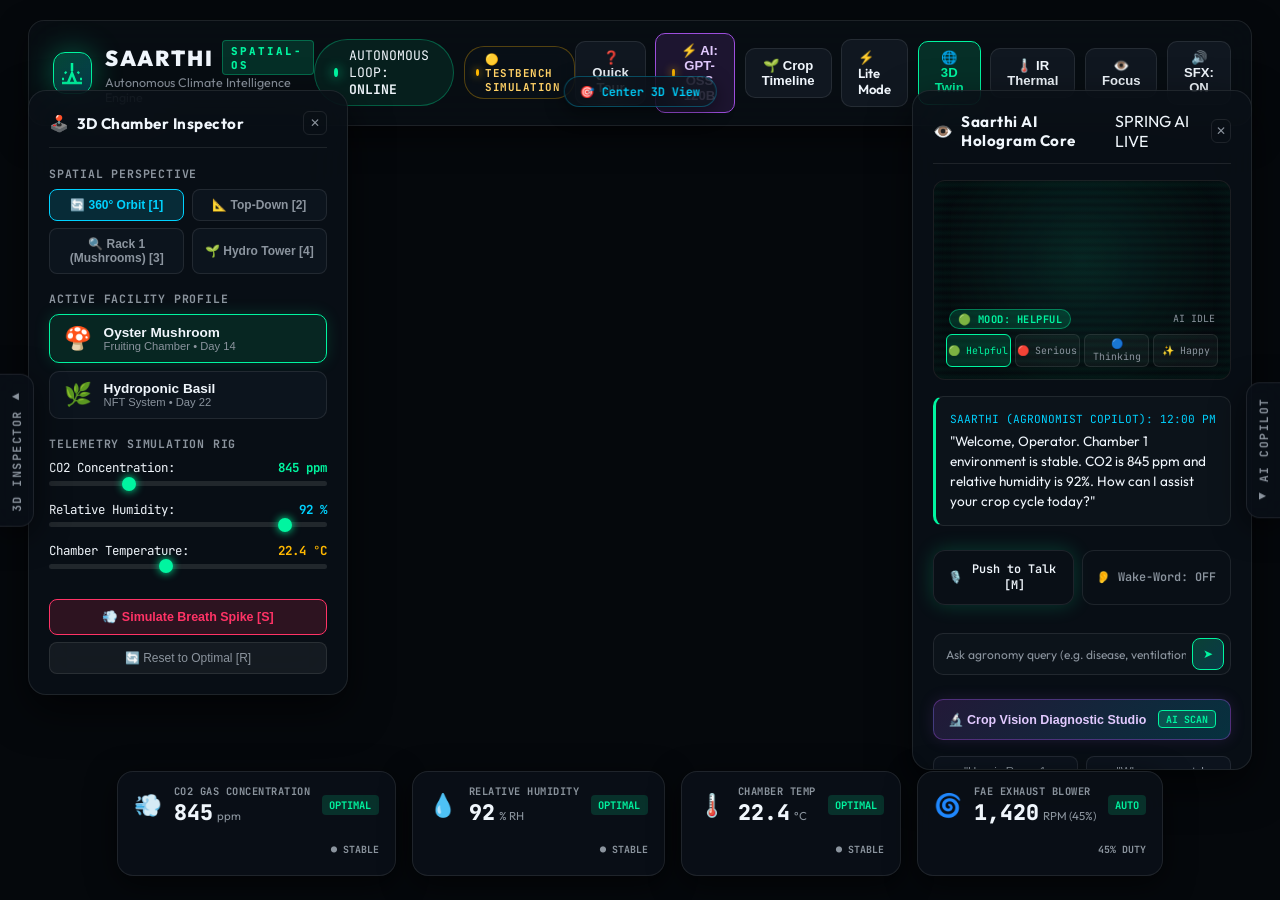
==== commit 3b4e4061: "feat(core): implement 360 system audit, security hardening, CI/CD, and performance optimizations - S" ====
--- a/src/main/resources/static/index.html
+++ b/src/main/resources/static/index.html
@@ -20,6 +20,17 @@
     <canvas id="webgl-canvas"></canvas>
   </div>
 
+  <!-- FLOATING CAMERA QUICK-CENTER ANCHOR -->
+  <button id="btnFloatCamReset" class="btn-floating-camera-reset" onclick="resetCameraHome()" title="Reset Camera to Home View [1]">
+    <span class="cam-icon">🎯</span>
+    <span>Center 3D View</span>
+  </button>
+
+  <!-- FOCUS MODE EXIT PILL -->
+  <div id="focusModeBanner" class="focus-mode-banner" onclick="toggleHudFocus()" style="display:none;" title="Click or Press [H] to Restore Full HUD">
+    <span>👁️ Immersion Mode Active • Click or Press [H] to Restore HUD</span>
+  </div>
+
   <!-- FLOATING EDGE DOCK TOGGLES ("FOCUS & FLOAT" PARADIGM) -->
   <button id="btnToggleLeft" class="dock-toggle-btn dock-left" onclick="togglePanel('left')" title="Toggle 3D Controls (Key: [)">
     <span class="dock-arrow">◀</span>
@@ -49,22 +60,31 @@
       </div>
 
       <div class="header-center">
-        <div class="status-capsule" id="masterStatusCapsule">
-          <span class="capsule-pulse"></span>
-          <span id="masterStatusText">AUTONOMOUS LOOP: <strong>ONLINE</strong></span>
+        <div class="header-status-cluster">
+          <div class="status-capsule" id="masterStatusCapsule" title="Autonomous regulation loop monitoring climate parameters">
+            <span class="capsule-pulse"></span>
+            <span id="masterStatusText">AUTONOMOUS LOOP: <strong>ONLINE</strong></span>
+          </div>
+          <div class="env-mode-badge simulated" id="envModeBadge" title="Simulated Testbench: Local in-memory telemetry loop active (No live physical relays affected)">
+            <span class="env-dot"></span>
+            <span id="envModeLabel">🟡 TESTBENCH SIMULATION</span>
+          </div>
         </div>
       </div>
 
       <div class="header-right">
         <div class="view-mode-group">
-          <button class="btn-mode btn-brain-status" id="btnBrainConfig" onclick="openBrainModal()" title="Configure AI Brain & Voice">
+          <button class="btn-mode btn-tour-trigger" id="btnStartTour" onclick="startOnboardingTour(true)" title="Start 3-Step Guided Walkthrough">
+            <span>❓ Quick Tour</span>
+          </button>
+          <button class="btn-mode btn-brain-status" id="btnBrainConfig" onclick="openBrainModal()" title="Configure AI Brain & Voice Engine">
             <span class="brain-dot" id="brainDot"></span>
-            <span id="brainStatusText">⚡ AI: Gemini 3.6</span>
+            <span id="brainStatusText">⚡ AI: GPT-OSS 120B</span>
           </button>
-          <button class="btn-mode" id="btnLedgerOpen" onclick="openLedgerModal()" title="OpenJarvis Persistent 60-Day Crop Memory Ledger">📜 Memory Ledger</button>
+          <button class="btn-mode" id="btnLedgerOpen" onclick="openLedgerModal()" title="Crop Lifecycle History & Milestone Ledger">🌱 Crop Timeline</button>
           <a href="lite.html" class="btn-mode btn-lite-switch" style="text-decoration:none;" title="Switch to Minimalist AI Generator (Lite Mode)">⚡ Lite Mode</a>
           <button class="btn-mode active" id="btnMode3D" onclick="setViewMode('normal')" title="Standard Bioluminescent Lighting (Key: 1)">🌐 3D Twin</button>
-          <button class="btn-mode" id="btnModeThermal" onclick="setViewMode('thermal')" title="IR Volumetric Thermal View (Key: T)">🌡️ IR Thermal</button>
+          <button class="btn-mode" id="btnModeThermal" onclick="setViewMode('thermal')" title="Virtual IR Temperature Gradient Shader (Key: T)">🌡️ IR Thermal</button>
           <button class="btn-mode" id="btnHudFocus" onclick="toggleHudFocus()" title="Full Immersion Focus Mode (Key: H)">👁️ Focus</button>
           <button class="btn-mode" id="btnSoundToggle" onclick="toggleAudioFx()">🔊 SFX: ON</button>
         </div>
@@ -190,11 +210,17 @@
         </p>
       </div>
 
-      <!-- LIVE MIC RECORDING BUTTON -->
-      <button class="btn-mic-listen" id="btnMicRecord" onclick="toggleRealMic()" title="Toggle microphone (Key: M)">
-        <span class="mic-icon">🎙️</span>
-        <span id="btnMicText">Speak to Saarthi (Live Mic) [M]</span>
-      </button>
+      <!-- LIVE MIC & HANDS-FREE WAKE-WORD BUTTONS -->
+      <div class="mic-controls-row">
+        <button class="btn-mic-listen" id="btnMicRecord" onclick="toggleRealMic()" title="Push to Talk Microphone (Key: M)">
+          <span class="mic-icon">🎙️</span>
+          <span id="btnMicText">Push to Talk [M]</span>
+        </button>
+        <button class="btn-wake-word-toggle" id="btnWakeWordToggle" onclick="toggleWakeWordMode()" title="Continuous Ambient Mode: Say 'Hey Saarthi' hands-free">
+          <span class="wake-icon" id="wakeIcon">👂</span>
+          <span id="wakeWordStatusText">Wake-Word: OFF</span>
+        </button>
+      </div>
 
       <!-- TEXT QUERY INPUT BAR -->
       <form class="text-query-form" onsubmit="handleTextSubmit(event)">
@@ -367,10 +393,10 @@
           <div class="form-group">
             <label for="aiProviderSelect">Active Reasoning Model:</label>
             <select id="aiProviderSelect">
-              <option value="gemini-3.6-flash" selected>Google: Gemini 3.6 Flash (Fast & Intelligent)</option>
-              <option value="deepseek-r1-distill-llama-70b">Groq: DeepSeek-R1 Distill 70B</option>
+              <option value="openai/gpt-oss-120b" selected>Groq: GPT-OSS 120B (Ultra-Fast & Accurate)</option>
+              <option value="qwen/qwen3.8-27b">Groq: Qwen 3.8 27B</option>
+              <option value="gemini-3.6-flash">Google: Gemini 3.6 Flash</option>
               <option value="openjarvis-phi4-mini">OpenJarvis: Local Edge Agent (Ollama / Phi-4-Mini)</option>
-              <option value="llama-3.3-70b-versatile">Groq: Llama 3.3 70B Versatile</option>
             </select>
           </div>
 
@@ -435,10 +461,10 @@
     <div class="modal-glass-container vision-modal-container">
       <div class="modal-header">
         <div class="modal-title-group">
-          <span class="modal-icon-badge">📜</span>
+          <span class="modal-icon-badge">🌱</span>
           <div>
-            <h3>OpenJarvis Persistent Crop Ledger</h3>
-            <span class="modal-sub">Continuous 60-Day Memory Traces & Agronomy Milestone Timeline</span>
+            <h3>Crop Growth & Lifecycle Timeline</h3>
+            <span class="modal-sub">Continuous 60-Day Episodic Milestones & Agronomy Log</span>
           </div>
         </div>
         <button class="btn-close-modal" onclick="closeLedgerModal()">✕</button>
@@ -547,6 +573,35 @@
     </div>
   </div>
 
+  <!-- ONBOARDING SPOTLIGHT WALKTHROUGH MODAL -->
+  <div class="onboarding-overlay" id="onboardingOverlay" style="display:none;">
+    <div class="spotlight-backdrop" onclick="skipTour()"></div>
+    <div class="tour-card glass-card" id="tourCard">
+      <div class="tour-header">
+        <span class="tour-badge" id="tourStepBadge">STEP 1 OF 3</span>
+        <button class="btn-tour-close" onclick="skipTour()" title="Close Tour">✕</button>
+      </div>
+      <div class="tour-icon-row" id="tourIconRow">🌿</div>
+      <h3 class="tour-title" id="tourTitle">Welcome to Project SAARTHI</h3>
+      <p class="tour-desc" id="tourDesc">This is your 3D digital twin chamber. Orbit around your grow racks, monitor bioluminescent micro-climates, and inspect your canopy.</p>
+      <div class="tour-indicators">
+        <span class="tour-dot active" id="tourDot0"></span>
+        <span class="tour-dot" id="tourDot1"></span>
+        <span class="tour-dot" id="tourDot2"></span>
+      </div>
+      <div class="tour-footer">
+        <button class="btn-tour-secondary" onclick="skipTour()">Skip</button>
+        <div class="tour-btn-group">
+          <button class="btn-tour-prev" id="btnTourPrev" onclick="prevTourStep()" style="display:none;">← Back</button>
+          <button class="btn-tour-primary" id="btnTourNext" onclick="nextTourStep()">Next Step →</button>
+        </div>
+      </div>
+    </div>
+  </div>
+
+  <!-- TOAST NOTIFICATION CONTAINER -->
+  <div class="saarthi-toast-container" id="toastContainer"></div>
+
   <script src="app.js"></script>
 </body>
 </html>
--- a/src/main/resources/static/style.css
+++ b/src/main/resources/static/style.css
@@ -829,6 +829,87 @@
 .ai-orb-display.speaking .orb-ring {
   border-color: rgba(0, 245, 160, 0.9);
   animation-duration: 2.2s;
+}
+
+/* LIVE MIC & HANDS-FREE WAKE-WORD BUTTONS */
+.mic-controls-row {
+  display: flex;
+  gap: 0.5rem;
+  margin-top: 0.5rem;
+  margin-bottom: 0.35rem;
+}
+
+.btn-mic-listen {
+  flex: 1;
+  display: flex;
+  align-items: center;
+  justify-content: center;
+  gap: 0.45rem;
+  background: rgba(10, 16, 24, 0.75);
+  border: 1px solid var(--glass-border);
+  border-radius: 12px;
+  padding: 0.65rem 0.85rem;
+  font-family: var(--font-mono);
+  font-size: 0.74rem;
+  font-weight: 600;
+  color: var(--text-main);
+  cursor: pointer;
+  transition: all 0.25s ease;
+}
+
+.btn-mic-listen:hover {
+  border-color: var(--neon-emerald);
+  color: var(--neon-emerald);
+  box-shadow: 0 0 15px rgba(0, 245, 160, 0.25);
+}
+
+.btn-mic-listen.recording {
+  background: rgba(255, 51, 102, 0.18);
+  border-color: var(--neon-crimson);
+  color: var(--neon-crimson);
+  box-shadow: 0 0 20px rgba(255, 51, 102, 0.4);
+  animation: recPulse 1s infinite alternate ease-in-out;
+}
+
+@keyframes recPulse {
+  0% { transform: scale(1); }
+  100% { transform: scale(1.02); }
+}
+
+.btn-wake-word-toggle {
+  display: flex;
+  align-items: center;
+  justify-content: center;
+  gap: 0.45rem;
+  background: rgba(10, 16, 24, 0.75);
+  border: 1px solid var(--glass-border);
+  border-radius: 12px;
+  padding: 0.65rem 0.85rem;
+  font-family: var(--font-mono);
+  font-size: 0.74rem;
+  font-weight: 600;
+  color: var(--text-muted);
+  cursor: pointer;
+  transition: all 0.25s ease;
+  white-space: nowrap;
+}
+
+.btn-wake-word-toggle:hover {
+  border-color: var(--neon-cyan);
+  color: var(--text-main);
+}
+
+.btn-wake-word-toggle.active {
+  background: rgba(0, 210, 255, 0.15);
+  border-color: var(--neon-cyan);
+  color: var(--neon-cyan);
+  box-shadow: 0 0 18px rgba(0, 210, 255, 0.35);
+  animation: wakePulse 2s infinite ease-in-out;
+}
+
+@keyframes wakePulse {
+  0%, 100% { box-shadow: 0 0 10px rgba(0, 210, 255, 0.3); }
+  50% { box-shadow: 0 0 22px rgba(0, 210, 255, 0.6); }
 }
 
 /* TEXT QUERY FORM BAR */
@@ -1651,3 +1732,369 @@
   .dock-toggle-btn { display: none; }
   .panel-bottom-telemetry { flex-wrap: wrap; }
 }
+
+/* ==========================================================================
+   ENHANCED UX MODULES: TOUR SPOTLIGHT, ENVIRONMENT BADGES, FLOATING ANCHORS
+   ========================================================================== */
+
+/* 1. Header Status Cluster & Environment Badge */
+.header-status-cluster {
+  display: flex;
+  align-items: center;
+  gap: 0.65rem;
+}
+
+.env-mode-badge {
+  display: flex;
+  align-items: center;
+  gap: 0.4rem;
+  background: rgba(10, 16, 24, 0.75);
+  border: 1px solid rgba(255, 184, 0, 0.3);
+  padding: 0.28rem 0.65rem;
+  border-radius: 20px;
+  font-family: var(--font-mono);
+  font-size: 0.68rem;
+  font-weight: 700;
+  letter-spacing: 0.5px;
+  color: #FFD166;
+  backdrop-filter: blur(10px);
+  -webkit-backdrop-filter: blur(10px);
+  transition: all 0.3s ease;
+}
+
+.env-mode-badge .env-dot {
+  width: 7px;
+  height: 7px;
+  border-radius: 50%;
+  background-color: #FFB800;
+  box-shadow: 0 0 8px #FFB800;
+  animation: envPulse 2s infinite ease-in-out;
+}
+
+.env-mode-badge.live {
+  border-color: rgba(0, 245, 160, 0.35);
+  color: var(--neon-emerald);
+}
+
+.env-mode-badge.live .env-dot {
+  background-color: var(--neon-emerald);
+  box-shadow: 0 0 8px var(--neon-emerald);
+}
+
+@keyframes envPulse {
+  0%, 100% { opacity: 1; transform: scale(1); }
+  50% { opacity: 0.45; transform: scale(0.85); }
+}
+
+/* 2. Floating Camera Reset Anchor */
+.btn-floating-camera-reset {
+  position: absolute;
+  top: 76px;
+  left: 50%;
+  transform: translateX(-50%);
+  z-index: 40;
+  display: flex;
+  align-items: center;
+  gap: 0.45rem;
+  background: rgba(10, 16, 24, 0.75);
+  backdrop-filter: blur(16px);
+  -webkit-backdrop-filter: blur(16px);
+  border: 1px solid rgba(0, 210, 255, 0.3);
+  border-radius: 24px;
+  padding: 0.42rem 0.95rem;
+  font-family: var(--font-mono);
+  font-size: 0.74rem;
+  font-weight: 600;
+  color: var(--neon-cyan);
+  cursor: pointer;
+  box-shadow: 0 6px 20px rgba(0, 0, 0, 0.45);
+  transition: all 0.25s cubic-bezier(0.16, 1, 0.3, 1);
+}
+
+.btn-floating-camera-reset:hover {
+  background: rgba(0, 210, 255, 0.18);
+  border-color: var(--neon-cyan);
+  box-shadow: 0 0 20px rgba(0, 210, 255, 0.4);
+  transform: translateX(-50%) translateY(-2px);
+}
+
+/* 3. Focus / Immersion Mode Banner */
+.focus-mode-banner {
+  position: absolute;
+  top: 18px;
+  left: 50%;
+  transform: translateX(-50%);
+  z-index: 100;
+  background: rgba(5, 8, 12, 0.9);
+  border: 1px solid var(--neon-emerald);
+  border-radius: 30px;
+  padding: 0.55rem 1.35rem;
+  font-family: var(--font-mono);
+  font-size: 0.8rem;
+  font-weight: 600;
+  color: var(--neon-emerald);
+  box-shadow: 0 0 25px rgba(0, 245, 160, 0.35);
+  cursor: pointer;
+  animation: bannerGlow 2.5s infinite alternate ease-in-out;
+}
+
+@keyframes bannerGlow {
+  0% { box-shadow: 0 0 15px rgba(0, 245, 160, 0.25); }
+  100% { box-shadow: 0 0 30px rgba(0, 245, 160, 0.5); }
+}
+
+/* 4. Onboarding Spotlight Tour Overlay */
+.onboarding-overlay {
+  position: fixed;
+  inset: 0;
+  z-index: 999999 !important;
+  display: flex;
+  align-items: center;
+  justify-content: center;
+  pointer-events: auto !important;
+}
+
+.spotlight-backdrop {
+  position: absolute;
+  inset: 0;
+  background: rgba(3, 6, 10, 0.82);
+  backdrop-filter: blur(10px);
+  -webkit-backdrop-filter: blur(10px);
+  z-index: 1;
+  pointer-events: auto;
+}
+
+.tour-card {
+  position: relative;
+  z-index: 1000000 !important;
+  width: 90%;
+  max-width: 480px;
+  background: rgba(10, 16, 24, 0.96);
+  border: 1px solid var(--neon-emerald);
+  border-radius: 18px;
+  padding: 1.8rem;
+  box-shadow: 0 20px 60px rgba(0, 0, 0, 0.9), 0 0 40px rgba(0, 245, 160, 0.3);
+  animation: tourCardPop 0.35s cubic-bezier(0.16, 1, 0.3, 1);
+  pointer-events: auto !important;
+}
+
+@keyframes tourCardPop {
+  0% { transform: scale(0.92) translateY(12px); opacity: 0; }
+  100% { transform: scale(1) translateY(0); opacity: 1; }
+}
+
+.tour-header {
+  display: flex;
+  align-items: center;
+  justify-content: space-between;
+  margin-bottom: 0.8rem;
+  position: relative;
+  z-index: 1000001;
+}
+
+.tour-badge {
+  background: rgba(0, 245, 160, 0.15);
+  border: 1px solid var(--neon-emerald);
+  color: var(--neon-emerald);
+  font-family: var(--font-mono);
+  font-size: 0.72rem;
+  font-weight: 700;
+  letter-spacing: 1px;
+  padding: 0.2rem 0.6rem;
+  border-radius: 12px;
+}
+
+.btn-tour-close {
+  background: none;
+  border: none;
+  color: var(--text-muted);
+  font-size: 1.2rem;
+  cursor: pointer;
+  padding: 0.4rem;
+  position: relative;
+  z-index: 1000002 !important;
+  pointer-events: auto !important;
+  transition: color 0.2s;
+}
+
+.btn-tour-close:hover {
+  color: var(--neon-crimson);
+}
+
+.tour-icon-row {
+  font-size: 2.2rem;
+  margin-bottom: 0.6rem;
+}
+
+.tour-title {
+  font-size: 1.25rem;
+  font-weight: 700;
+  color: var(--text-main);
+  margin-bottom: 0.55rem;
+}
+
+.tour-desc {
+  font-size: 0.88rem;
+  color: var(--text-secondary);
+  line-height: 1.55;
+  margin-bottom: 1.25rem;
+}
+
+.tour-indicators {
+  display: flex;
+  gap: 0.45rem;
+  margin-bottom: 1.4rem;
+}
+
+.tour-dot {
+  width: 24px;
+  height: 4px;
+  border-radius: 2px;
+  background: rgba(255, 255, 255, 0.18);
+  transition: all 0.3s ease;
+}
+
+.tour-dot.active {
+  background: var(--neon-emerald);
+  box-shadow: 0 0 10px var(--neon-emerald);
+}
+
+.tour-footer {
+  display: flex;
+  align-items: center;
+  justify-content: space-between;
+  position: relative;
+  z-index: 1000001;
+}
+
+.btn-tour-secondary {
+  background: none;
+  border: 1px solid var(--glass-border);
+  color: var(--text-muted);
+  border-radius: 8px;
+  padding: 0.5rem 0.9rem;
+  font-size: 0.8rem;
+  font-weight: 600;
+  cursor: pointer;
+  pointer-events: auto !important;
+  position: relative;
+  z-index: 1000002 !important;
+  transition: all 0.2s;
+}
+
+.btn-tour-secondary:hover {
+  color: var(--text-main);
+  border-color: rgba(255, 255, 255, 0.25);
+}
+
+.tour-btn-group {
+  display: flex;
+  gap: 0.5rem;
+  position: relative;
+  z-index: 1000001;
+}
+
+.btn-tour-prev {
+  background: rgba(255, 255, 255, 0.05);
+  border: 1px solid var(--glass-border);
+  color: var(--text-main);
+  border-radius: 8px;
+  padding: 0.5rem 0.95rem;
+  font-size: 0.82rem;
+  font-weight: 600;
+  cursor: pointer;
+  pointer-events: auto !important;
+  position: relative;
+  z-index: 1000002 !important;
+}
+
+.btn-tour-primary {
+  background: linear-gradient(135deg, var(--neon-emerald), #00C880);
+  border: none;
+  color: #03060A;
+  font-weight: 700;
+  border-radius: 8px;
+  padding: 0.52rem 1.15rem;
+  font-size: 0.84rem;
+  cursor: pointer;
+  pointer-events: auto !important;
+  position: relative;
+  z-index: 1000002 !important;
+  box-shadow: 0 4px 16px rgba(0, 245, 160, 0.4);
+  transition: all 0.2s;
+}
+
+.btn-tour-primary:hover {
+  transform: translateY(-1px);
+  box-shadow: 0 6px 20px rgba(0, 245, 160, 0.6);
+}
+
+/* 5. Spotlight Highlight Overlay for Focused Panels */
+.tour-spotlight-active {
+  z-index: 100 !important;
+  box-shadow: 0 0 0 9999px rgba(3, 6, 10, 0.75), 0 0 35px var(--neon-emerald) !important;
+  border-color: var(--neon-emerald) !important;
+}
+
+/* 6. Saarthi Toast Notifications */
+.saarthi-toast-container {
+  position: fixed;
+  bottom: 110px;
+  right: 28px;
+  z-index: 10000;
+  display: flex;
+  flex-direction: column;
+  gap: 0.6rem;
+  pointer-events: none;
+}
+
+.saarthi-toast {
+  pointer-events: auto;
+  min-width: 260px;
+  max-width: 360px;
+  background: rgba(10, 16, 24, 0.92);
+  backdrop-filter: blur(14px);
+  -webkit-backdrop-filter: blur(14px);
+  border: 1px solid rgba(0, 245, 160, 0.35);
+  border-radius: 12px;
+  padding: 0.75rem 1rem;
+  box-shadow: 0 10px 30px rgba(0, 0, 0, 0.6);
+  display: flex;
+  align-items: center;
+  gap: 0.65rem;
+  animation: toastSlideIn 0.3s cubic-bezier(0.16, 1, 0.3, 1);
+  transition: all 0.3s ease;
+}
+
+.saarthi-toast.warning {
+  border-color: var(--neon-crimson);
+}
+
+.saarthi-toast.info {
+  border-color: var(--neon-cyan);
+}
+
+.saarthi-toast-icon {
+  font-size: 1.25rem;
+}
+
+.saarthi-toast-content {
+  flex: 1;
+}
+
+.saarthi-toast-title {
+  font-size: 0.8rem;
+  font-weight: 700;
+  color: var(--text-main);
+  margin-bottom: 0.15rem;
+}
+
+.saarthi-toast-msg {
+  font-size: 0.74rem;
+  color: var(--text-secondary);
+}
+
+@keyframes toastSlideIn {
+  0% { transform: translateX(40px); opacity: 0; }
+  100% { transform: translateX(0); opacity: 1; }
+}
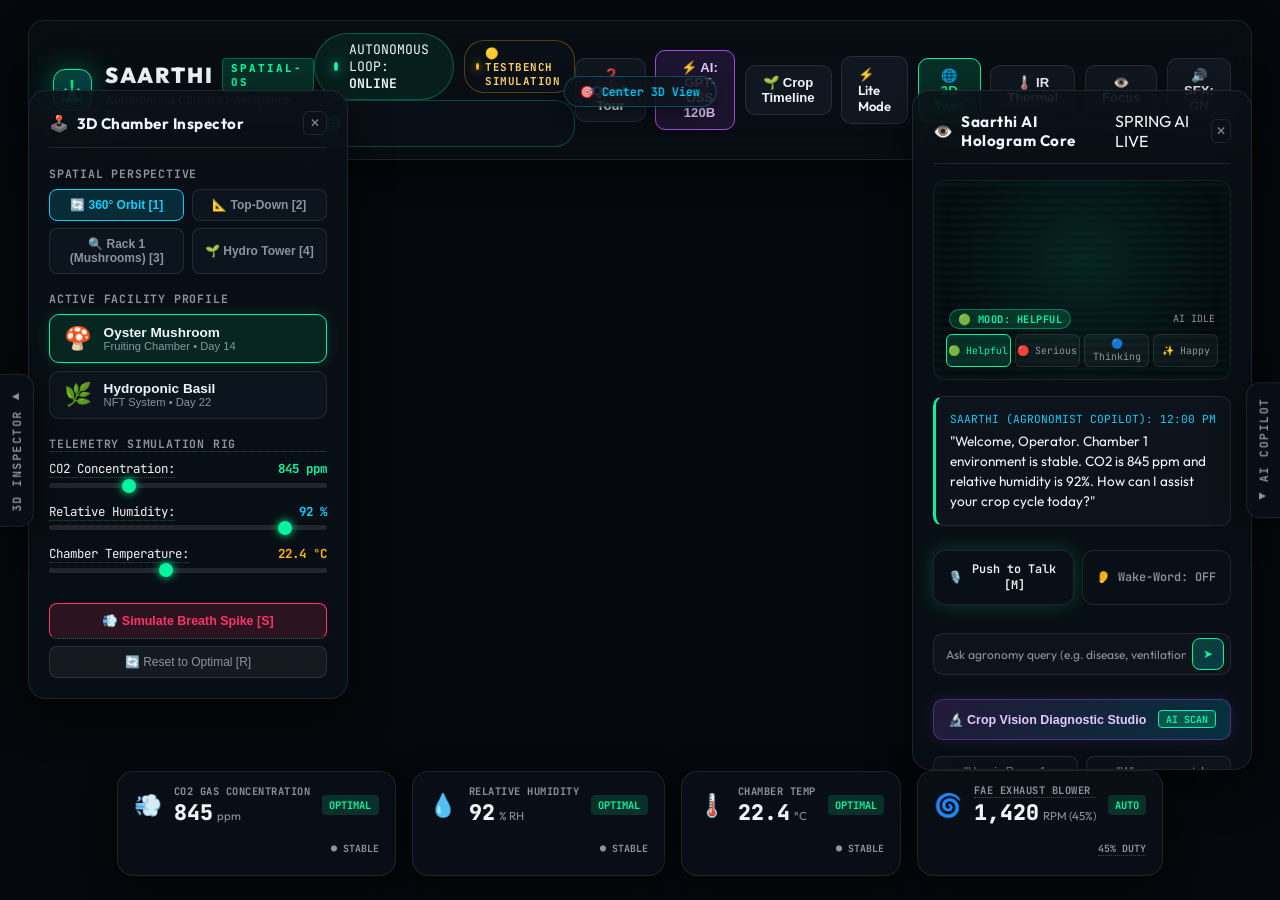
==== commit 0ff7a5e3: "feat: multi-chamber fleet backend, alert persistence, and HUD first-run polish Track 1: per-chamber " ====
--- a/src/main/resources/static/index.html
+++ b/src/main/resources/static/index.html
@@ -4,11 +4,12 @@
   <meta charset="UTF-8">
   <meta name="viewport" content="width=device-width, initial-scale=1.0">
   <title>SAARTHI | 3D Autonomous Agro-Intelligence System</title>
-  <meta name="description" content="Minimalist, edge-docked 3D spatial interface for indoor and darkroom agronomy. Powered by Java 21 LTS + Spring Boot 3.x + Google Gemini 3.6 Flash.">
+  <meta name="description" content="Minimalist, edge-docked 3D spatial interface for indoor and darkroom agronomy. Powered by Java 21 LTS + Spring Boot 3.x + Google Gemini 3.8 Flash.">
   <link rel="preconnect" href="https://fonts.googleapis.com">
   <link rel="preconnect" href="https://fonts.gstatic.com" crossorigin>
   <link href="https://fonts.googleapis.com/css2?family=Outfit:wght@300;400;500;600;700;800;900&family=JetBrains+Mono:wght@400;500;700&display=swap" rel="stylesheet">
   <link rel="stylesheet" href="style.css">
+  <link rel="stylesheet" href="firstrun.css">
   <!-- Three.js + OrbitControls -->
   <script src="https://cdnjs.cloudflare.com/ajax/libs/three.js/r128/three.min.js"></script>
   <script src="https://cdn.jsdelivr.net/npm/three@0.128.0/examples/js/controls/OrbitControls.js"></script>
@@ -69,6 +70,11 @@
             <span class="env-dot"></span>
             <span id="envModeLabel">🟡 TESTBENCH SIMULATION</span>
           </div>
+        </div>
+        <!-- FLEET CHAMBER SELECTOR -->
+        <div class="chamber-fleet-selector" title="Switch between fleet chambers / live nodes">
+          <span class="chamber-selector-icon">🌐</span>
+          <select id="chamberSelect" class="chamber-select" onchange="onChamberSelectChange()" aria-label="Active chamber"></select>
         </div>
       </div>
 
@@ -134,12 +140,12 @@
       </div>
 
       <!-- LIVE TELEMETRY SLIDERS (MANUAL OVERRIDE RIG) -->
-      <div class="control-section">
-        <span class="control-label">TELEMETRY SIMULATION RIG</span>
+      <div class="control-section" id="simRig">
+        <span class="control-label" data-tip="Try it: drag a slider to push live telemetry into the chamber and watch the HUD react">TELEMETRY SIMULATION RIG</span>
         
         <div class="slider-group">
           <div class="slider-head">
-            <span>CO2 Concentration:</span>
+            <span data-tip="CO2: carbon dioxide level in the air, measured in parts per million (ppm)">CO2 Concentration:</span>
             <strong id="sliderCO2Val" class="text-neon">845 ppm</strong>
           </div>
           <input type="range" id="sliderCO2" min="400" max="2000" value="845" oninput="onSliderChange('co2', this.value)">
@@ -147,7 +153,7 @@
 
         <div class="slider-group">
           <div class="slider-head">
-            <span>Relative Humidity:</span>
+            <span data-tip="Relative humidity: water vapor in the air, shown as a percent">Relative Humidity:</span>
             <strong id="sliderRHVal" class="text-cyan">92 %</strong>
           </div>
           <input type="range" id="sliderRH" min="40" max="100" value="92" oninput="onSliderChange('rh', this.value)">
@@ -155,7 +161,7 @@
 
         <div class="slider-group">
           <div class="slider-head">
-            <span>Chamber Temperature:</span>
+            <span data-tip="Chamber temperature in degrees Celsius">Chamber Temperature:</span>
             <strong id="sliderTempVal" class="text-amber">22.4 °C</strong>
           </div>
           <input type="range" id="sliderTemp" min="10" max="40" step="0.5" value="22.4" oninput="onSliderChange('temp', this.value)">
@@ -164,7 +170,7 @@
 
       <!-- SIMULATION PRESETS -->
       <div class="quick-sim-buttons">
-        <button class="btn-danger-sim" onclick="simulateBreathSpike()" title="Simulate rapid CO2 breath test spike (Key: S)">💨 Simulate Breath Spike [S]</button>
+        <button class="btn-danger-sim" data-tip="Simulates a sudden CO2 spike so you can watch the alert and fan response live" onclick="simulateBreathSpike()" title="Simulate rapid CO2 breath test spike (Key: S)">💨 Simulate Breath Spike [S]</button>
         <button class="btn-reset-sim" onclick="resetToOptimal()" title="Reset baseline parameters (Key: R)">🔄 Reset to Optimal [R]</button>
       </div>
     </aside>
@@ -347,7 +353,7 @@
         <div class="metric-header-row">
           <div class="metric-icon" id="fanIcon3D">🌀</div>
           <div class="metric-data">
-            <span class="m-label">FAE EXHAUST BLOWER</span>
+            <span class="m-label" data-tip="FAE: Fresh Air Exchange - the exhaust fan that pulls CO2-heavy air out of the chamber">FAE EXHAUST BLOWER</span>
             <div class="m-val-row">
               <span class="m-num" id="hudFanVal">1,420</span>
               <span class="m-unit">RPM (45%)</span>
@@ -366,7 +372,7 @@
             <path class="spark-area" id="sparkAreaFan" fill="url(#gradFan)"/>
             <path class="spark-line" id="sparkLineFan" stroke="#9D4EDD"/>
           </svg>
-          <span class="spark-trend" id="trendFan">45% DUTY</span>
+          <span class="spark-trend" id="trendFan" data-tip="Duty: how hard the fan is working, from 0 to 100% of full speed">45% DUTY</span>
         </div>
       </div>
 
@@ -410,26 +416,25 @@
         </div>
 
         <div class="form-group">
-          <label for="geminiApiKeyInput">
-            <span>Groq / Gemini API Key:</span>
-            <span class="link-get-key">⚡ Pre-Configured in Backend</span>
+          <label for="saarthiOperatorTokenInput">
+            <span>Operator Token:</span>
+            <span class="link-get-key">🔐 Required for Chat, Voice & Control</span>
           </label>
           <div class="input-with-action">
-            <input type="password" id="geminiApiKeyInput" placeholder="Enter custom key or leave empty to use backend..." autocomplete="off">
-            <button type="button" class="btn-toggle-key-visibility" onclick="toggleKeyVisibility()" title="Show/Hide Key">👁️</button>
-          </div>
-          <small class="form-hint">Backend supports Google Gemini, Groq DeepSeek-R1, and Local OpenJarvis/Ollama edge inference.</small>
+            <input type="password" id="saarthiOperatorTokenInput" placeholder="Paste the SAARTHI operator token..." autocomplete="off">
+          </div>
+          <small class="form-hint">Provider API keys are configured server-side only and never stored in this browser.</small>
         </div>
 
         <div class="form-group">
-          <label for="elevenLabsApiKeyInput">
-            <span>ElevenLabs Voice API Key:</span>
-            <span class="link-get-key">🎙️ Active Studio Voice</span>
+          <label for="saarthiDeviceTokenInput">
+            <span>Device Token:</span>
+            <span class="link-get-key">🔌 Optional — Simulated Node Mode</span>
           </label>
           <div class="input-with-action">
-            <input type="password" id="elevenLabsApiKeyInput" placeholder="sk_..." autocomplete="off">
-            <button type="button" class="btn-toggle-key-visibility" onclick="toggleElevenLabsVisibility()" title="Show/Hide Key">👁️</button>
-          </div>
+            <input type="password" id="saarthiDeviceTokenInput" placeholder="Paste the SAARTHI device token (optional)..." autocomplete="off">
+          </div>
+          <small class="form-hint">With a device token, the telemetry sliders push into the selected chamber as a live simulation node. Leave empty for read-only HUD.</small>
         </div>
 
         <div class="knowledge-base-badge">
@@ -449,7 +454,7 @@
       <div class="modal-footer">
         <button class="btn-modal-test" onclick="testGeminiConnection()">🧪 Test Multi-AI Pipeline</button>
         <div class="footer-actions-right">
-          <button class="btn-modal-clear" onclick="clearGeminiKey()">Reset</button>
+          <button class="btn-modal-clear" onclick="clearOperatorToken()">Reset</button>
           <button class="btn-modal-save" onclick="saveGeminiSettings()">Save & Engage Studio</button>
         </div>
       </div>
@@ -602,6 +607,22 @@
   <!-- TOAST NOTIFICATION CONTAINER -->
   <div class="saarthi-toast-container" id="toastContainer"></div>
 
+    <!-- FIRST-RUN WELCOME CARD (quiet invite, shown once) -->
+  <div class="first-run-backdrop" id="firstRunBackdrop" style="display:none;">
+    <div class="first-run-welcome glass-card" role="dialog" aria-labelledby="firstRunTitle">
+      <button class="btn-tour-close" onclick="dismissFirstRun()" title="Close" aria-label="Close">X</button>
+      <div class="first-run-icon">SAARTHI</div>
+      <h3 class="first-run-title" id="firstRunTitle">Welcome, grower</h3>
+      <p class="first-run-desc">This is your chamber's digital twin. Drag the sliders on the left to run a live simulation, or take the 3-step guided tour to meet the panels.</p>
+      <div class="first-run-actions">
+        <button class="btn-first-run-try" onclick="tryControls()">Try the controls</button>
+        <button class="btn-first-run-tour" onclick="takeGuidedTour()">Take the 3-step tour</button>
+      </div>
+      <button class="first-run-skip" onclick="dismissFirstRun()">Just look around</button>
+    </div>
+  </div>
+
+  <script src="firstrun.js"></script>
   <script src="app.js"></script>
 </body>
 </html>
--- a/src/main/resources/static/style.css
+++ b/src/main/resources/static/style.css
@@ -1744,6 +1744,51 @@
   gap: 0.65rem;
 }
 
+/* Fleet Chamber Selector */
+.chamber-fleet-selector {
+  display: flex;
+  align-items: center;
+  gap: 0.4rem;
+  background: rgba(10, 16, 24, 0.75);
+  border: 1px solid rgba(0, 245, 160, 0.25);
+  padding: 0.28rem 0.65rem;
+  border-radius: 20px;
+  backdrop-filter: blur(10px);
+  -webkit-backdrop-filter: blur(10px);
+  transition: border-color 0.3s ease;
+}
+
+.chamber-fleet-selector:hover {
+  border-color: rgba(0, 245, 160, 0.5);
+}
+
+.chamber-selector-icon {
+  font-size: 0.82rem;
+  line-height: 1;
+}
+
+.chamber-select {
+  background: transparent;
+  border: none;
+  outline: none;
+  color: var(--neon-emerald);
+  font-family: var(--font-mono);
+  font-size: 0.72rem;
+  font-weight: 700;
+  letter-spacing: 0.4px;
+  cursor: pointer;
+  max-width: 230px;
+  appearance: none;
+  -webkit-appearance: none;
+}
+
+.chamber-select option {
+  background: #0a1018;
+  color: var(--neon-emerald);
+  font-family: var(--font-mono);
+  font-size: 0.72rem;
+}
+
 .env-mode-badge {
   display: flex;
   align-items: center;
--- a/src/main/resources/static/firstrun.css
+++ b/src/main/resources/static/firstrun.css
@@ -0,0 +1,160 @@
+.first-run-backdrop {
+  position: fixed;
+  inset: 0;
+  z-index: 5000;
+  display: flex;
+  align-items: center;
+  justify-content: center;
+  background: rgba(2, 5, 10, 0.5);
+  backdrop-filter: blur(3px);
+  -webkit-backdrop-filter: blur(3px);
+  animation: firstRunFadeIn 0.35s ease;
+}
+
+.first-run-welcome {
+  position: relative;
+  max-width: 430px;
+  width: calc(100% - 2rem);
+  padding: 1.6rem 1.7rem 1.4rem;
+  text-align: center;
+  border: 1px solid rgba(0, 245, 160, 0.3);
+  box-shadow: 0 20px 60px rgba(0, 0, 0, 0.6), 0 0 40px rgba(0, 245, 160, 0.08);
+}
+
+.first-run-welcome .btn-tour-close {
+  position: absolute;
+  top: 0.6rem;
+  right: 0.6rem;
+}
+
+.first-run-title {
+  margin: 0.4rem 0 0.5rem;
+  font-size: 1.25rem;
+  color: var(--neon-emerald);
+}
+
+.first-run-desc {
+  font-size: 0.88rem;
+  color: var(--text-secondary);
+  line-height: 1.55;
+  margin-bottom: 1.1rem;
+}
+
+.first-run-actions {
+  display: flex;
+  gap: 0.6rem;
+  justify-content: center;
+  flex-wrap: wrap;
+}
+
+.btn-first-run-try {
+  background: rgba(0, 210, 255, 0.12);
+  border: 1px solid rgba(0, 210, 255, 0.4);
+  color: var(--neon-cyan);
+  border-radius: 24px;
+  padding: 0.55rem 1.1rem;
+  font-family: var(--font-mono);
+  font-size: 0.78rem;
+  font-weight: 600;
+  cursor: pointer;
+  transition: all 0.25s ease;
+}
+
+.btn-first-run-try:hover {
+  background: rgba(0, 210, 255, 0.22);
+  border-color: var(--neon-cyan);
+}
+
+@keyframes firstRunFadeIn {
+  from { opacity: 0; transform: translateY(12px); }
+  to   { opacity: 1; transform: translateY(0); }
+}
+
+/* Attention pulse for the "try the sliders" invite */
+.attention-pulse {
+  animation: attentionPulse 1.6s ease-in-out 3;
+  border-radius: 10px;
+}
+
+@keyframes attentionPulse {
+  0%, 100% { box-shadow: 0 0 0 0 rgba(0, 245, 160, 0); }
+  50%      { box-shadow: 0 0 0 4px rgba(0, 245, 160, 0.35), 0 0 26px rgba(0, 245, 160, 0.25); }
+}
+
+
+/* ---- Plain-language tooltips ---- */
+[data-tip] {
+  cursor: help;
+  border-bottom: 1px dotted rgba(0, 245, 160, 0.35);
+}
+
+.saarthi-tooltip {
+  position: fixed;
+  z-index: 12000;
+  max-width: 270px;
+  padding: 0.5rem 0.7rem;
+  background: rgba(8, 14, 22, 0.96);
+  border: 1px solid rgba(0, 245, 160, 0.35);
+  border-radius: 8px;
+  font-family: var(--font-mono);
+  font-size: 0.72rem;
+  line-height: 1.45;
+  color: var(--text-secondary);
+  pointer-events: none;
+  opacity: 0;
+  transform: translateY(4px);
+  transition: opacity 0.15s ease, transform 0.15s ease;
+  box-shadow: 0 8px 24px rgba(0, 0, 0, 0.55);
+}
+
+.saarthi-tooltip.visible {
+  opacity: 1;
+  transform: translateY(0);
+}
+
+/* ---- Welcome card extras ---- */
+.first-run-icon {
+  font-size: 1.6rem;
+  line-height: 1;
+  letter-spacing: 0.18em;
+  color: var(--neon-emerald);
+  font-family: var(--font-mono);
+  font-weight: 700;
+  text-shadow: 0 0 18px rgba(0, 245, 160, 0.45);
+}
+
+.btn-first-run-tour {
+  background: rgba(0, 245, 160, 0.1);
+  border: 1px solid rgba(0, 245, 160, 0.4);
+  color: var(--neon-emerald);
+  border-radius: 24px;
+  padding: 0.55rem 1.1rem;
+  font-family: var(--font-mono);
+  font-size: 0.78rem;
+  font-weight: 600;
+  cursor: pointer;
+  transition: all 0.25s ease;
+}
+
+.btn-first-run-tour:hover {
+  background: rgba(0, 245, 160, 0.2);
+  border-color: var(--neon-emerald);
+}
+
+.first-run-skip {
+  display: block;
+  margin: 0.9rem auto 0;
+  background: none;
+  border: none;
+  color: var(--text-secondary);
+  font-family: var(--font-mono);
+  font-size: 0.7rem;
+  text-decoration: underline;
+  cursor: pointer;
+  opacity: 0.7;
+}
+
+.first-run-skip:hover {
+  opacity: 1;
+  color: var(--neon-cyan);
+}
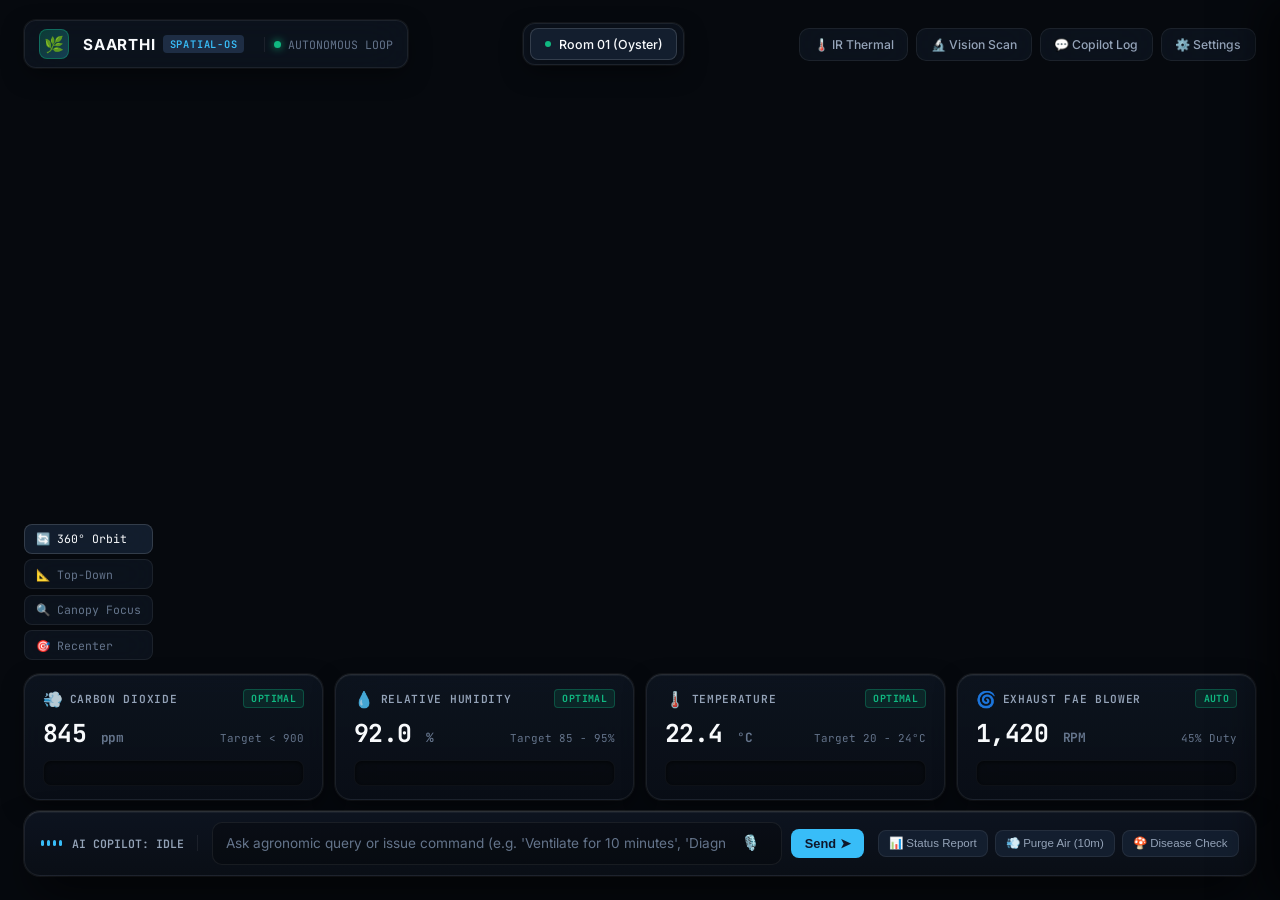
==== commit 628e9eee: "feat(ui): redesign spatial HUD architecture, optimize AI velocity routing, and integrate Supabase pe" ====
--- a/src/main/resources/static/index.html
+++ b/src/main/resources/static/index.html
@@ -3,626 +3,339 @@
 <head>
   <meta charset="UTF-8">
   <meta name="viewport" content="width=device-width, initial-scale=1.0">
-  <title>SAARTHI | 3D Autonomous Agro-Intelligence System</title>
-  <meta name="description" content="Minimalist, edge-docked 3D spatial interface for indoor and darkroom agronomy. Powered by Java 21 LTS + Spring Boot 3.x + Google Gemini 3.8 Flash.">
+  <title>SAARTHI | Autonomous Climate Intelligence Platform</title>
+  <meta name="description" content="Precision indoor agriculture and darkroom horticulture spatial operating system. Powered by Spring Boot 3 & Edge AI.">
+  
   <link rel="preconnect" href="https://fonts.googleapis.com">
   <link rel="preconnect" href="https://fonts.gstatic.com" crossorigin>
-  <link href="https://fonts.googleapis.com/css2?family=Outfit:wght@300;400;500;600;700;800;900&family=JetBrains+Mono:wght@400;500;700&display=swap" rel="stylesheet">
+  <link href="https://fonts.googleapis.com/css2?family=Inter:wght@400;500;600;700&family=JetBrains+Mono:wght@500;600;700&display=swap" rel="stylesheet">
+  
   <link rel="stylesheet" href="style.css">
-  <link rel="stylesheet" href="firstrun.css">
-  <!-- Three.js + OrbitControls -->
+  
+  <!-- Three.js + OrbitControls for 3D Chamber Twin -->
   <script src="https://cdnjs.cloudflare.com/ajax/libs/three.js/r128/three.min.js"></script>
   <script src="https://cdn.jsdelivr.net/npm/three@0.128.0/examples/js/controls/OrbitControls.js"></script>
 </head>
-<body class="dark-theme">
-
-  <!-- FULLSCREEN 3D VIEWPORT CANVAS (PRIMARY FOCAL POINT) -->
+<body>
+
+  <!-- FULLSCREEN SPATIAL DIGITAL TWIN CANVAS -->
   <div id="canvas3d-container">
     <canvas id="webgl-canvas"></canvas>
   </div>
 
-  <!-- FLOATING CAMERA QUICK-CENTER ANCHOR -->
-  <button id="btnFloatCamReset" class="btn-floating-camera-reset" onclick="resetCameraHome()" title="Reset Camera to Home View [1]">
-    <span class="cam-icon">🎯</span>
-    <span>Center 3D View</span>
-  </button>
-
-  <!-- FOCUS MODE EXIT PILL -->
-  <div id="focusModeBanner" class="focus-mode-banner" onclick="toggleHudFocus()" style="display:none;" title="Click or Press [H] to Restore Full HUD">
-    <span>👁️ Immersion Mode Active • Click or Press [H] to Restore HUD</span>
-  </div>
-
-  <!-- FLOATING EDGE DOCK TOGGLES ("FOCUS & FLOAT" PARADIGM) -->
-  <button id="btnToggleLeft" class="dock-toggle-btn dock-left" onclick="togglePanel('left')" title="Toggle 3D Controls (Key: [)">
-    <span class="dock-arrow">◀</span>
-    <span class="dock-label">3D INSPECTOR</span>
-  </button>
-
-  <button id="btnToggleRight" class="dock-toggle-btn dock-right" onclick="togglePanel('right')" title="Toggle AI Copilot (Key: ])">
-    <span class="dock-label">AI COPILOT</span>
-    <span class="dock-arrow">▶</span>
-  </button>
-
-  <!-- FLOATING MINIMALIST HUD OVERLAY (EDGE-DOCKED) -->
-  <div class="hud-overlay-wrapper" id="hudOverlayWrapper">
-
-    <!-- TOP EDGE HEADER BAR -->
-    <header class="hud-header">
-      <div class="header-left">
-        <div class="brand-badge">
-          <div class="brand-glyph">
-            <svg viewBox="0 0 24 24" fill="none" stroke="currentColor" stroke-width="2.5"><path d="M12 2v8"></path><path d="m4.93 10.93 1.41 1.41"></path><path d="M2 18h2"></path><path d="M20 18h2"></path><path d="m19.07 10.93-1.41 1.41"></path><path d="M22 22H2"></path><path d="m8 22 4-10 4 10"></path></svg>
-          </div>
-          <div>
-            <div class="brand-title">SAARTHI <span class="version-tag">SPATIAL-OS</span></div>
-            <div class="brand-sub">Autonomous Climate Intelligence Engine</div>
-          </div>
-        </div>
-      </div>
-
-      <div class="header-center">
-        <div class="header-status-cluster">
-          <div class="status-capsule" id="masterStatusCapsule" title="Autonomous regulation loop monitoring climate parameters">
-            <span class="capsule-pulse"></span>
-            <span id="masterStatusText">AUTONOMOUS LOOP: <strong>ONLINE</strong></span>
-          </div>
-          <div class="env-mode-badge simulated" id="envModeBadge" title="Simulated Testbench: Local in-memory telemetry loop active (No live physical relays affected)">
-            <span class="env-dot"></span>
-            <span id="envModeLabel">🟡 TESTBENCH SIMULATION</span>
-          </div>
-        </div>
-        <!-- FLEET CHAMBER SELECTOR -->
-        <div class="chamber-fleet-selector" title="Switch between fleet chambers / live nodes">
-          <span class="chamber-selector-icon">🌐</span>
-          <select id="chamberSelect" class="chamber-select" onchange="onChamberSelectChange()" aria-label="Active chamber"></select>
-        </div>
-      </div>
-
-      <div class="header-right">
-        <div class="view-mode-group">
-          <button class="btn-mode btn-tour-trigger" id="btnStartTour" onclick="startOnboardingTour(true)" title="Start 3-Step Guided Walkthrough">
-            <span>❓ Quick Tour</span>
+  <!-- FLOATING CAMERA PRESET CHIPS -->
+  <div class="camera-quick-presets" id="cameraPresets">
+    <button class="btn-cam-chip active" id="btnCamOrbit" onclick="setCameraView('orbit')">🔄 360° Orbit</button>
+    <button class="btn-cam-chip" id="btnCamTop" onclick="setCameraView('top')">📐 Top-Down</button>
+    <button class="btn-cam-chip" id="btnCamCanopy" onclick="setCameraView('canopy')">🔍 Canopy Focus</button>
+    <button class="btn-cam-chip" onclick="resetCameraHome()">🎯 Recenter</button>
+  </div>
+
+  <!-- PRIMARY SHELL HUD OVERLAY -->
+  <div class="saarthi-app-shell" id="appShell">
+
+    <!-- TOP BAR: BRAND & FLEET OVERVIEW -->
+    <header class="top-bar">
+      
+      <!-- Brand & Loop Status -->
+      <div class="brand-group">
+        <div class="brand-icon">🌿</div>
+        <div>
+          <div class="brand-title">SAARTHI <span class="tag">SPATIAL-OS</span></div>
+        </div>
+        <div class="system-status-indicator" id="systemStatusBadge" title="Autonomous regulation loop active">
+          <span class="status-beacon"></span>
+          <span id="systemStatusText">AUTONOMOUS LOOP</span>
+        </div>
+      </div>
+
+      <!-- Fleet Chamber Segmented Switcher -->
+      <nav class="fleet-segment-bar" id="fleetSegmentBar" aria-label="Fleet Chambers">
+        <!-- Dynamically rendered by app.js -->
+        <button class="fleet-pill active" onclick="selectChamber('SAARTHI_001')">
+          <span class="fleet-pill-dot"></span>
+          <span>Room 01 (Oyster)</span>
+        </button>
+      </nav>
+
+      <!-- Action Cluster -->
+      <div class="top-actions">
+        <button class="btn-pill" id="btnToggleThermal" onclick="toggleThermalMode()" title="Toggle Virtual IR Thermal Gradient Shader">
+          <span>🌡️ IR Thermal</span>
+        </button>
+        <button class="btn-pill" id="btnOpenVision" onclick="openVisionModal()" title="AI Crop Pathology Vision Scanner">
+          <span>🔬 Vision Scan</span>
+        </button>
+        <button class="btn-pill" id="btnOpenDrawer" onclick="toggleConversationDrawer()" title="View Agronomic Dialogue History">
+          <span>💬 Copilot Log</span>
+        </button>
+        <button class="btn-pill" id="btnOpenSettings" onclick="openSettingsModal()" title="System Configuration & Tokens">
+          <span>⚙️ Settings</span>
+        </button>
+      </div>
+
+    </header>
+
+    <!-- FLOATING COCKPIT DOCK (VITAL METRICS & AI CONSOLE) -->
+    <main class="floating-cockpit-dock">
+
+      <!-- Row 1: Real-Time Vital Telemetry Cards -->
+      <section class="telemetry-cards-grid" aria-label="Chamber Telemetry">
+        
+        <!-- CO2 Vital Card -->
+        <div class="vital-card" id="cardCO2">
+          <div class="vital-header">
+            <div class="vital-label-group">
+              <span class="vital-icon">💨</span>
+              <span class="vital-label">Carbon Dioxide</span>
+            </div>
+            <span class="vital-pill ok" id="valCO2Status">OPTIMAL</span>
+          </div>
+          <div class="vital-reading-row">
+            <span class="vital-value" id="valCO2Num">845 <small style="font-size:0.8rem;color:var(--text-muted);">ppm</small></span>
+            <span class="vital-target-hint">Target &lt; 900</span>
+          </div>
+          <div class="vital-spark-wrapper">
+            <svg class="vital-spark-svg" id="sparkCO2Svg" viewBox="0 0 160 28" preserveAspectRatio="none">
+              <path class="spark-area" id="sparkAreaCO2" fill="#10B981" />
+              <path class="spark-line" id="sparkLineCO2" stroke="#10B981" />
+            </svg>
+          </div>
+        </div>
+
+        <!-- Relative Humidity Vital Card -->
+        <div class="vital-card" id="cardRH">
+          <div class="vital-header">
+            <div class="vital-label-group">
+              <span class="vital-icon">💧</span>
+              <span class="vital-label">Relative Humidity</span>
+            </div>
+            <span class="vital-pill ok" id="valRHStatus">OPTIMAL</span>
+          </div>
+          <div class="vital-reading-row">
+            <span class="vital-value" id="valRHNum">92.0 <small style="font-size:0.8rem;color:var(--text-muted);">%</small></span>
+            <span class="vital-target-hint">Target 85 - 95%</span>
+          </div>
+          <div class="vital-spark-wrapper">
+            <svg class="vital-spark-svg" id="sparkRHSvg" viewBox="0 0 160 28" preserveAspectRatio="none">
+              <path class="spark-area" id="sparkAreaRH" fill="#38BDF8" />
+              <path class="spark-line" id="sparkLineRH" stroke="#38BDF8" />
+            </svg>
+          </div>
+        </div>
+
+        <!-- Chamber Temperature Vital Card -->
+        <div class="vital-card" id="cardTemp">
+          <div class="vital-header">
+            <div class="vital-label-group">
+              <span class="vital-icon">🌡️</span>
+              <span class="vital-label">Temperature</span>
+            </div>
+            <span class="vital-pill ok" id="valTempStatus">OPTIMAL</span>
+          </div>
+          <div class="vital-reading-row">
+            <span class="vital-value" id="valTempNum">22.4 <small style="font-size:0.8rem;color:var(--text-muted);">°C</small></span>
+            <span class="vital-target-hint">Target 20 - 24°C</span>
+          </div>
+          <div class="vital-spark-wrapper">
+            <svg class="vital-spark-svg" id="sparkTempSvg" viewBox="0 0 160 28" preserveAspectRatio="none">
+              <path class="spark-area" id="sparkAreaTemp" fill="#F59E0B" />
+              <path class="spark-line" id="sparkLineTemp" stroke="#F59E0B" />
+            </svg>
+          </div>
+        </div>
+
+        <!-- Fresh Air Exchange Fan Vital Card -->
+        <div class="vital-card" id="cardFan">
+          <div class="vital-header">
+            <div class="vital-label-group">
+              <span class="vital-icon">🌀</span>
+              <span class="vital-label">Exhaust FAE Blower</span>
+            </div>
+            <span class="vital-pill ok" id="valFanStatus">AUTO</span>
+          </div>
+          <div class="vital-reading-row">
+            <span class="vital-value" id="valFanNum">1,420 <small style="font-size:0.8rem;color:var(--text-muted);">RPM</small></span>
+            <span class="vital-target-hint" id="valFanDutyText">45% Duty</span>
+          </div>
+          <div class="vital-spark-wrapper">
+            <svg class="vital-spark-svg" id="sparkFanSvg" viewBox="0 0 160 28" preserveAspectRatio="none">
+              <path class="spark-area" id="sparkAreaFan" fill="#8B5CF6" />
+              <path class="spark-line" id="sparkLineFan" stroke="#8B5CF6" />
+            </svg>
+          </div>
+        </div>
+
+      </section>
+
+      <!-- Row 2: Integrated AI Agronomist Copilot Dock -->
+      <section class="copilot-action-dock" aria-label="Copilot Interface">
+        
+        <!-- Live AI State & Waveform -->
+        <div class="copilot-status-badge" id="copilotStatusBadge" onclick="toggleConversationDrawer()" title="Click to open Copilot conversation transcript">
+          <div class="waveform-cluster">
+            <span class="waveform-bar"></span>
+            <span class="waveform-bar"></span>
+            <span class="waveform-bar"></span>
+            <span class="waveform-bar"></span>
+          </div>
+          <span class="copilot-title-text" id="copilotStateText">AI COPILOT: IDLE</span>
+        </div>
+
+        <!-- Conversational Prompt Bar -->
+        <form class="copilot-form" onsubmit="handleQuerySubmit(event)">
+          <div class="copilot-input-wrapper">
+            <input 
+              type="text" 
+              id="copilotQueryInput" 
+              class="copilot-input" 
+              placeholder="Ask agronomic query or issue command (e.g. 'Ventilate for 10 minutes', 'Diagnose CO2 spike')..." 
+              autocomplete="off"
+            >
+            <button type="button" class="btn-mic-action" id="btnMicTalk" onclick="toggleVoiceInput()" title="Push to talk (Speech-to-Text)">
+              🎙️
+            </button>
+          </div>
+          <button type="submit" class="btn-submit-action" title="Send Directive">
+            Send ➤
           </button>
-          <button class="btn-mode btn-brain-status" id="btnBrainConfig" onclick="openBrainModal()" title="Configure AI Brain & Voice Engine">
-            <span class="brain-dot" id="brainDot"></span>
-            <span id="brainStatusText">⚡ AI: GPT-OSS 120B</span>
-          </button>
-          <button class="btn-mode" id="btnLedgerOpen" onclick="openLedgerModal()" title="Crop Lifecycle History & Milestone Ledger">🌱 Crop Timeline</button>
-          <a href="lite.html" class="btn-mode btn-lite-switch" style="text-decoration:none;" title="Switch to Minimalist AI Generator (Lite Mode)">⚡ Lite Mode</a>
-          <button class="btn-mode active" id="btnMode3D" onclick="setViewMode('normal')" title="Standard Bioluminescent Lighting (Key: 1)">🌐 3D Twin</button>
-          <button class="btn-mode" id="btnModeThermal" onclick="setViewMode('thermal')" title="Virtual IR Temperature Gradient Shader (Key: T)">🌡️ IR Thermal</button>
-          <button class="btn-mode" id="btnHudFocus" onclick="toggleHudFocus()" title="Full Immersion Focus Mode (Key: H)">👁️ Focus</button>
-          <button class="btn-mode" id="btnSoundToggle" onclick="toggleAudioFx()">🔊 SFX: ON</button>
-        </div>
-      </div>
-    </header>
-
-    <!-- LEFT EDGE DOCK: 3D CONTROLS & CAMERA PRESETS -->
-    <aside class="panel-left glass-card" id="panelLeft">
-      <div class="panel-header">
-        <div class="title-row">
-          <span class="panel-icon">🕹️</span>
-          <h4>3D Chamber Inspector</h4>
-        </div>
-        <button class="btn-panel-minimize" onclick="togglePanel('left')" title="Collapse Panel">✕</button>
-      </div>
-
-      <!-- CAMERA PERSPECTIVES -->
-      <div class="control-section">
-        <span class="control-label">SPATIAL PERSPECTIVE</span>
-        <div class="btn-grid-preset">
-          <button class="btn-preset active" id="camOrbit" onclick="setCameraView('orbit')">🔄 360° Orbit [1]</button>
-          <button class="btn-preset" id="camTop" onclick="setCameraView('top')">📐 Top-Down [2]</button>
-          <button class="btn-preset" id="camRack1" onclick="setCameraView('rack1')">🔍 Rack 1 (Mushrooms) [3]</button>
-          <button class="btn-preset" id="camHydro" onclick="setCameraView('hydro')">🌱 Hydro Tower [4]</button>
-        </div>
-      </div>
-
-      <!-- CHAMBER FACILITY PROFILE -->
-      <div class="control-section">
-        <span class="control-label">ACTIVE FACILITY PROFILE</span>
-        <div class="profile-tabs">
-          <button class="profile-tab active" id="tabMush" onclick="switchCropType('mushroom')">
-            <span class="icon">🍄</span>
-            <div>
-              <strong>Oyster Mushroom</strong>
-              <small>Fruiting Chamber • Day 14</small>
-            </div>
-          </button>
-          <button class="profile-tab" id="tabHydro" onclick="switchCropType('hydro')">
-            <span class="icon">🌿</span>
-            <div>
-              <strong>Hydroponic Basil</strong>
-              <small>NFT System • Day 22</small>
-            </div>
-          </button>
-        </div>
-      </div>
-
-      <!-- LIVE TELEMETRY SLIDERS (MANUAL OVERRIDE RIG) -->
-      <div class="control-section" id="simRig">
-        <span class="control-label" data-tip="Try it: drag a slider to push live telemetry into the chamber and watch the HUD react">TELEMETRY SIMULATION RIG</span>
+        </form>
+
+        <!-- Quick Directive Chips -->
+        <div class="quick-directive-chips">
+          <button class="btn-directive-chip" onclick="executeQuickDirective('status')">📊 Status Report</button>
+          <button class="btn-directive-chip" onclick="executeQuickDirective('ventilate')">💨 Purge Air (10m)</button>
+          <button class="btn-directive-chip" onclick="executeQuickDirective('disease')">🍄 Disease Check</button>
+        </div>
+
+      </section>
+
+    </main>
+
+  </div>
+
+  <!-- SLIDE-OVER CONVERSATION TRANSCRIPT DRAWER -->
+  <aside class="conversation-drawer" id="conversationDrawer">
+    <div class="drawer-header">
+      <div class="modal-header-title">
+        <span>💬</span>
+        <span>Agronomic Copilot Transcript</span>
+      </div>
+      <button class="btn-close-dialog" onclick="toggleConversationDrawer()">✕</button>
+    </div>
+    <div class="drawer-body" id="chatMessageList">
+      <div class="chat-bubble assistant">
+        <strong>Saarthi Copilot:</strong> Welcome, Operator. The autonomous regulation loop is monitoring Chamber 1. Environmental parameters are currently within optimal baselines.
+      </div>
+    </div>
+  </aside>
+
+  <!-- SETTINGS & SECURITY MODAL -->
+  <div class="modal-backdrop" id="settingsModal" style="display:none;" onclick="handleModalBackdropClick(event, 'settingsModal')">
+    <div class="modal-dialog-card">
+      <div class="modal-header-row">
+        <div class="modal-header-title">
+          <span>⚙️</span>
+          <span>System & Intelligence Settings</span>
+        </div>
+        <button class="btn-close-dialog" onclick="closeSettingsModal()">✕</button>
+      </div>
+      <div class="modal-content-body">
         
-        <div class="slider-group">
-          <div class="slider-head">
-            <span data-tip="CO2: carbon dioxide level in the air, measured in parts per million (ppm)">CO2 Concentration:</span>
-            <strong id="sliderCO2Val" class="text-neon">845 ppm</strong>
-          </div>
-          <input type="range" id="sliderCO2" min="400" max="2000" value="845" oninput="onSliderChange('co2', this.value)">
-        </div>
-
-        <div class="slider-group">
-          <div class="slider-head">
-            <span data-tip="Relative humidity: water vapor in the air, shown as a percent">Relative Humidity:</span>
-            <strong id="sliderRHVal" class="text-cyan">92 %</strong>
-          </div>
-          <input type="range" id="sliderRH" min="40" max="100" value="92" oninput="onSliderChange('rh', this.value)">
-        </div>
-
-        <div class="slider-group">
-          <div class="slider-head">
-            <span data-tip="Chamber temperature in degrees Celsius">Chamber Temperature:</span>
-            <strong id="sliderTempVal" class="text-amber">22.4 °C</strong>
-          </div>
-          <input type="range" id="sliderTemp" min="10" max="40" step="0.5" value="22.4" oninput="onSliderChange('temp', this.value)">
-        </div>
-      </div>
-
-      <!-- SIMULATION PRESETS -->
-      <div class="quick-sim-buttons">
-        <button class="btn-danger-sim" data-tip="Simulates a sudden CO2 spike so you can watch the alert and fan response live" onclick="simulateBreathSpike()" title="Simulate rapid CO2 breath test spike (Key: S)">💨 Simulate Breath Spike [S]</button>
-        <button class="btn-reset-sim" onclick="resetToOptimal()" title="Reset baseline parameters (Key: R)">🔄 Reset to Optimal [R]</button>
-      </div>
-    </aside>
-
-    <!-- RIGHT EDGE DOCK: SAARTHI AI HOLOGRAPHIC COPILOT & VOICE -->
-    <aside class="panel-right glass-card" id="panelRight">
-      <div class="panel-header">
-        <div class="title-with-pulse">
-          <span class="panel-icon">👁️</span>
-          <h4>Saarthi AI Hologram Core</h4>
-        </div>
-        <div class="panel-header-actions">
-          <div class="live-tag" id="aiLiveTag"><span class="dot-green" id="aiDot"></span> <span id="aiTagText">SPRING AI LIVE</span></div>
-          <button class="btn-panel-minimize" onclick="togglePanel('right')" title="Collapse Panel">✕</button>
-        </div>
-      </div>
-
-      <!-- INTERACTIVE HOLOGRAPHIC FACE AVATAR (EYES & LIP-SYNC MOUTH) -->
-      <div class="avatar-container" id="avatarContainer">
-        <canvas id="avatarFaceCanvas" width="240" height="170" class="avatar-face-canvas"></canvas>
-        <div class="avatar-hologram-scanline"></div>
-        <div class="avatar-mood-row">
-          <span class="avatar-emotion-badge helpful" id="avatarEmotionBadge">🟢 MOOD: HELPFUL</span>
-          <span class="avatar-state-label" id="orbStateLabel">AI IDLE</span>
-        </div>
-        <!-- Quick Emotion State Switcher -->
-        <div class="avatar-emotion-quickbar">
-          <button class="btn-emo-pill active" onclick="setAvatarEmotion('helpful')" title="Helpful State">🟢 Helpful</button>
-          <button class="btn-emo-pill" onclick="setAvatarEmotion('serious')" title="Alert / Serious State">🔴 Serious</button>
-          <button class="btn-emo-pill" onclick="setAvatarEmotion('thinking')" title="Deep Reasoning State">🔵 Thinking</button>
-          <button class="btn-emo-pill" onclick="setAvatarEmotion('happy')" title="Harvest / Success State">✨ Happy</button>
-        </div>
-      </div>
-
-      <!-- SPEECH TRANSCRIPT BOX -->
-      <div class="dialogue-box" id="dialogueBox">
-        <div class="dialogue-header">
-          <span class="ai-label" id="aiSpeakerLabel">SAARTHI (AGRONOMIST COPILOT):</span>
-          <span class="time-stamp" id="dialogueTime">12:00 PM</span>
-        </div>
-        <p class="dialogue-text" id="saarthiSpeechText">
-          "Welcome, Operator. Chamber 1 environment is stable. CO2 is 845 ppm and relative humidity is 92%. How can I assist your crop cycle today?"
-        </p>
-      </div>
-
-      <!-- LIVE MIC & HANDS-FREE WAKE-WORD BUTTONS -->
-      <div class="mic-controls-row">
-        <button class="btn-mic-listen" id="btnMicRecord" onclick="toggleRealMic()" title="Push to Talk Microphone (Key: M)">
-          <span class="mic-icon">🎙️</span>
-          <span id="btnMicText">Push to Talk [M]</span>
-        </button>
-        <button class="btn-wake-word-toggle" id="btnWakeWordToggle" onclick="toggleWakeWordMode()" title="Continuous Ambient Mode: Say 'Hey Saarthi' hands-free">
-          <span class="wake-icon" id="wakeIcon">👂</span>
-          <span id="wakeWordStatusText">Wake-Word: OFF</span>
-        </button>
-      </div>
-
-      <!-- TEXT QUERY INPUT BAR -->
-      <form class="text-query-form" onsubmit="handleTextSubmit(event)">
-        <input type="text" id="textPromptInput" placeholder="Ask agronomy query (e.g. disease, ventilation)..." autocomplete="off">
-        <button type="submit" class="btn-send-query" title="Send Query">➤</button>
-      </form>
-
-      <!-- VISION DIAGNOSTIC STUDIO LAUNCHER -->
-      <button class="btn-vision-launcher" onclick="openVisionModal()" title="Open Crop Vision Diagnostic Scanner">
-        <span>🔬 Crop Vision Diagnostic Studio</span>
-        <span class="vision-pulse-tag">AI SCAN</span>
-      </button>
-
-      <!-- QUICK INTENT CARDS -->
-      <div class="intent-cards-grid">
-        <button class="btn-intent" onclick="triggerVoiceIntent('status')">
-          <span class="intent-icon">📊</span>
-          <span>"How is Room 1 doing?"</span>
-        </button>
-        <button class="btn-intent" onclick="triggerVoiceIntent('disease')">
-          <span class="intent-icon">🍄</span>
-          <span>"Why green patches on bags?"</span>
-        </button>
-        <button class="btn-intent" onclick="triggerVoiceIntent('ventilate')">
-          <span class="intent-icon">💨</span>
-          <span>"Ventilate for 10 mins"</span>
-        </button>
-        <button class="btn-intent" onclick="triggerVoiceIntent('lettuce_tips')">
-          <span class="intent-icon">🌿</span>
-          <span>"Preventing tip burn in basil?"</span>
-        </button>
-      </div>
-    </aside>
-
-    <!-- BOTTOM EDGE DOCK: REAL-TIME TELEMETRY GAUGES & SVG SPARKLINES -->
-    <div class="panel-bottom-telemetry" id="panelBottom">
-      
-      <!-- CO2 CAPSULE -->
-      <div class="metric-capsule" id="capCO2">
-        <div class="metric-header-row">
-          <div class="metric-icon">💨</div>
-          <div class="metric-data">
-            <span class="m-label">CO2 GAS CONCENTRATION</span>
-            <div class="m-val-row">
-              <span class="m-num" id="hudCO2Val">845</span>
-              <span class="m-unit">ppm</span>
-            </div>
-          </div>
-          <div class="m-status-pill ok" id="hudCO2Status">OPTIMAL</div>
-        </div>
-        <div class="sparkline-container">
-          <svg class="sparkline-svg" id="sparkCO2" viewBox="0 0 160 32" preserveAspectRatio="none">
-            <defs>
-              <linearGradient id="gradCO2" x1="0" y1="0" x2="0" y2="1">
-                <stop offset="0%" stop-color="#00F5A0" stop-opacity="0.45"/>
-                <stop offset="100%" stop-color="#00F5A0" stop-opacity="0.0"/>
-              </linearGradient>
-            </defs>
-            <path class="spark-area" id="sparkAreaCO2" fill="url(#gradCO2)"/>
-            <path class="spark-line" id="sparkLineCO2" stroke="#00F5A0"/>
-          </svg>
-          <span class="spark-trend" id="trendCO2">● STABLE</span>
-        </div>
-      </div>
-
-      <!-- HUMIDITY CAPSULE -->
-      <div class="metric-capsule" id="capRH">
-        <div class="metric-header-row">
-          <div class="metric-icon">💧</div>
-          <div class="metric-data">
-            <span class="m-label">RELATIVE HUMIDITY</span>
-            <div class="m-val-row">
-              <span class="m-num" id="hudRHVal">92</span>
-              <span class="m-unit">% RH</span>
-            </div>
-          </div>
-          <div class="m-status-pill ok" id="hudRHStatus">OPTIMAL</div>
-        </div>
-        <div class="sparkline-container">
-          <svg class="sparkline-svg" id="sparkRH" viewBox="0 0 160 32" preserveAspectRatio="none">
-            <defs>
-              <linearGradient id="gradRH" x1="0" y1="0" x2="0" y2="1">
-                <stop offset="0%" stop-color="#00D2FF" stop-opacity="0.45"/>
-                <stop offset="100%" stop-color="#00D2FF" stop-opacity="0.0"/>
-              </linearGradient>
-            </defs>
-            <path class="spark-area" id="sparkAreaRH" fill="url(#gradRH)"/>
-            <path class="spark-line" id="sparkLineRH" stroke="#00D2FF"/>
-          </svg>
-          <span class="spark-trend" id="trendRH">● STABLE</span>
-        </div>
-      </div>
-
-      <!-- TEMPERATURE CAPSULE -->
-      <div class="metric-capsule" id="capTemp">
-        <div class="metric-header-row">
-          <div class="metric-icon">🌡️</div>
-          <div class="metric-data">
-            <span class="m-label">CHAMBER TEMP</span>
-            <div class="m-val-row">
-              <span class="m-num" id="hudTempVal">22.4</span>
-              <span class="m-unit">°C</span>
-            </div>
-          </div>
-          <div class="m-status-pill ok" id="hudTempStatus">OPTIMAL</div>
-        </div>
-        <div class="sparkline-container">
-          <svg class="sparkline-svg" id="sparkTemp" viewBox="0 0 160 32" preserveAspectRatio="none">
-            <defs>
-              <linearGradient id="gradTemp" x1="0" y1="0" x2="0" y2="1">
-                <stop offset="0%" stop-color="#FFB800" stop-opacity="0.45"/>
-                <stop offset="100%" stop-color="#FFB800" stop-opacity="0.0"/>
-              </linearGradient>
-            </defs>
-            <path class="spark-area" id="sparkAreaTemp" fill="url(#gradTemp)"/>
-            <path class="spark-line" id="sparkLineTemp" stroke="#FFB800"/>
-          </svg>
-          <span class="spark-trend" id="trendTemp">● STABLE</span>
-        </div>
-      </div>
-
-      <!-- EXHAUST BLOWER CAPSULE -->
-      <div class="metric-capsule" id="capFan">
-        <div class="metric-header-row">
-          <div class="metric-icon" id="fanIcon3D">🌀</div>
-          <div class="metric-data">
-            <span class="m-label" data-tip="FAE: Fresh Air Exchange - the exhaust fan that pulls CO2-heavy air out of the chamber">FAE EXHAUST BLOWER</span>
-            <div class="m-val-row">
-              <span class="m-num" id="hudFanVal">1,420</span>
-              <span class="m-unit">RPM (45%)</span>
-            </div>
-          </div>
-          <div class="m-status-pill ok" id="hudFanStatus">AUTO</div>
-        </div>
-        <div class="sparkline-container">
-          <svg class="sparkline-svg" id="sparkFan" viewBox="0 0 160 32" preserveAspectRatio="none">
-            <defs>
-              <linearGradient id="gradFan" x1="0" y1="0" x2="0" y2="1">
-                <stop offset="0%" stop-color="#9D4EDD" stop-opacity="0.45"/>
-                <stop offset="100%" stop-color="#9D4EDD" stop-opacity="0.0"/>
-              </linearGradient>
-            </defs>
-            <path class="spark-area" id="sparkAreaFan" fill="url(#gradFan)"/>
-            <path class="spark-line" id="sparkLineFan" stroke="#9D4EDD"/>
-          </svg>
-          <span class="spark-trend" id="trendFan" data-tip="Duty: how hard the fan is working, from 0 to 100% of full speed">45% DUTY</span>
-        </div>
-      </div>
-
+        <div class="form-field-group">
+          <label class="form-field-label" for="settingModelSelect">Active Reasoning Core:</label>
+          <select class="form-field-select" id="settingModelSelect">
+            <option value="openai/gpt-oss-120b">Groq: GPT-OSS 120B (Ultra-Fast & Accurate)</option>
+            <option value="qwen/qwen3.8-27b">Groq: Qwen 3.8 27B</option>
+            <option value="gemini-3.6-flash">Google: Gemini 3.6 Flash</option>
+            <option value="openjarvis-phi4-mini">OpenJarvis: Local Edge Agent</option>
+          </select>
+        </div>
+
+        <div class="form-field-group">
+          <label class="form-field-label" for="settingVoiceSelect">Voice Synthesis Engine:</label>
+          <select class="form-field-select" id="settingVoiceSelect">
+            <option value="elevenlabs">ElevenLabs (Hyper-Realistic Studio AI)</option>
+            <option value="browser">Browser Native (Zero-Latency Web Speech)</option>
+          </select>
+        </div>
+
+        <div class="form-field-group">
+          <label class="form-field-label" for="settingTokenInput">Operator Security Token:</label>
+          <input type="password" class="form-field-input" id="settingTokenInput" placeholder="Paste SAARTHI operator token..." autocomplete="off">
+          <small style="color:var(--text-muted);font-size:0.72rem;">Required for chat actuation and remote chamber commands.</small>
+        </div>
+
+        <!-- Virtual Testbench Simulation Rig Toggle -->
+        <div style="background:rgba(245,158,11,0.06);border:1px dashed rgba(245,158,11,0.3);border-radius:10px;padding:0.85rem;margin-top:0.5rem;">
+          <div style="display:flex;align-items:center;justify-content:space-between;margin-bottom:0.6rem;">
+            <span style="font-family:var(--font-mono);font-size:0.75rem;font-weight:700;color:var(--amber);">🧪 Virtual Testbench Rig</span>
+            <button class="btn-directive-chip" onclick="simulateBreathSpike()">💨 Breath Spike [S]</button>
+          </div>
+          <div style="display:flex;flex-direction:column;gap:0.4rem;">
+            <div style="display:flex;justify-content:space-between;font-size:0.75rem;font-family:var(--font-mono);">
+              <span>Simulate CO2:</span>
+              <strong id="testbenchCO2Val">845 ppm</strong>
+            </div>
+            <input type="range" min="400" max="2000" value="845" oninput="onTestbenchSlider('co2', this.value)" style="width:100%;">
+          </div>
+        </div>
+
+      </div>
+      <div class="modal-footer-row">
+        <button class="btn-pill" onclick="closeSettingsModal()">Cancel</button>
+        <button class="btn-submit-action" onclick="saveSettings()">Save & Engage</button>
+      </div>
     </div>
-
-  </div>
-
-  <!-- AI BRAIN & VOICE STUDIO MODAL -->
-  <div class="modal-backdrop" id="brainModal" onclick="closeBrainModalOnBackdrop(event)">
-    <div class="modal-glass-container">
-      <div class="modal-header">
-        <div class="modal-title-group">
-          <span class="modal-icon-badge">⚡</span>
-          <div>
-            <h3>AI Brain & Voice Studio Settings</h3>
-            <span class="modal-sub">Enterprise Generative Engine & Voice Pipeline</span>
-          </div>
-        </div>
-        <button class="btn-close-modal" onclick="closeBrainModal()">✕</button>
-      </div>
-
-      <div class="modal-body">
-        <div class="form-row">
-          <div class="form-group">
-            <label for="aiProviderSelect">Active Reasoning Model:</label>
-            <select id="aiProviderSelect">
-              <option value="openai/gpt-oss-120b" selected>Groq: GPT-OSS 120B (Ultra-Fast & Accurate)</option>
-              <option value="qwen/qwen3.8-27b">Groq: Qwen 3.8 27B</option>
-              <option value="gemini-3.6-flash">Google: Gemini 3.6 Flash</option>
-              <option value="openjarvis-phi4-mini">OpenJarvis: Local Edge Agent (Ollama / Phi-4-Mini)</option>
-            </select>
-          </div>
-
-          <div class="form-group">
-            <label for="voiceEngineSelect">Voice Synthesis Engine:</label>
-            <select id="voiceEngineSelect">
-              <option value="elevenlabs" selected>ElevenLabs (Hyper-Realistic Studio AI)</option>
-              <option value="browser">Browser Native (Zero-Latency Web Speech)</option>
-            </select>
-          </div>
-        </div>
-
-        <div class="form-group">
-          <label for="saarthiOperatorTokenInput">
-            <span>Operator Token:</span>
-            <span class="link-get-key">🔐 Required for Chat, Voice & Control</span>
-          </label>
-          <div class="input-with-action">
-            <input type="password" id="saarthiOperatorTokenInput" placeholder="Paste the SAARTHI operator token..." autocomplete="off">
-          </div>
-          <small class="form-hint">Provider API keys are configured server-side only and never stored in this browser.</small>
-        </div>
-
-        <div class="form-group">
-          <label for="saarthiDeviceTokenInput">
-            <span>Device Token:</span>
-            <span class="link-get-key">🔌 Optional — Simulated Node Mode</span>
-          </label>
-          <div class="input-with-action">
-            <input type="password" id="saarthiDeviceTokenInput" placeholder="Paste the SAARTHI device token (optional)..." autocomplete="off">
-          </div>
-          <small class="form-hint">With a device token, the telemetry sliders push into the selected chamber as a live simulation node. Leave empty for read-only HUD.</small>
-        </div>
-
-        <div class="knowledge-base-badge">
-          <span class="icon">📖</span>
-          <div>
-            <strong>OpenJarvis Agentic Pipeline & Agronomy Grounding:</strong>
-            <p>Reasoning via <strong>Gemini 3.6 / OpenJarvis Local</strong> + Persistent <strong>Day 1-60 Memory Ledger</strong> + Multi-Step Tool Actuation.</p>
-          </div>
-        </div>
-
-        <div id="testFeedbackBox" class="test-feedback-box" style="display: none;">
-          <span id="testFeedbackIcon">⏳</span>
-          <span id="testFeedbackText">Validating connection with Spring AI Core...</span>
-        </div>
-      </div>
-
-      <div class="modal-footer">
-        <button class="btn-modal-test" onclick="testGeminiConnection()">🧪 Test Multi-AI Pipeline</button>
-        <div class="footer-actions-right">
-          <button class="btn-modal-clear" onclick="clearOperatorToken()">Reset</button>
-          <button class="btn-modal-save" onclick="saveGeminiSettings()">Save & Engage Studio</button>
-        </div>
+  </div>
+
+  <!-- VISION DIAGNOSTIC STUDIO MODAL -->
+  <div class="modal-backdrop" id="visionModal" style="display:none;" onclick="handleModalBackdropClick(event, 'visionModal')">
+    <div class="modal-dialog-card" style="max-width:680px;">
+      <div class="modal-header-row">
+        <div class="modal-header-title">
+          <span>🔬</span>
+          <span>Crop Pathology Vision Scanner</span>
+        </div>
+        <button class="btn-close-dialog" onclick="closeVisionModal()">✕</button>
+      </div>
+      <div class="modal-content-body">
+        <div style="display:grid;grid-template-columns:1fr 1.2fr;gap:1rem;">
+          <div style="position:relative;border-radius:12px;overflow:hidden;border:1px solid var(--surface-border-strong);background:#000;">
+            <img id="visionCropImage" src="https://image.pollinations.ai/prompt/oyster_mushroom_growing_on_darkroom_grow_rack_cinematic_neon?width=512&height=512&nologo=true" alt="Crop Scan View" style="width:100%;height:100%;object-fit:cover;display:block;">
+            <div style="position:absolute;bottom:8px;left:8px;background:rgba(0,0,0,0.7);padding:2px 8px;border-radius:4px;font-size:0.65rem;font-family:var(--font-mono);color:var(--emerald);">
+              ● LIVE CANOPY
+            </div>
+          </div>
+          <div style="display:flex;flex-direction:column;gap:0.75rem;">
+            <h4 id="visionDiagnosisTitle" style="font-size:0.95rem;">Pleurotus ostreatus (Healthy Fruiting)</h4>
+            <p id="visionDiagnosisDesc" style="font-size:0.8rem;color:var(--text-secondary);line-height:1.4;">
+              Convex cap morphology with optimal margin expansion. Primordia clusters indicate balanced CO2 and humidity baselines.
+            </p>
+            <div style="background:var(--surface-1);border:1px solid var(--surface-border);border-radius:8px;padding:0.75rem;">
+              <strong style="font-size:0.75rem;color:var(--sky);">🛠️ Actionable Directive:</strong>
+              <p id="visionDirectiveText" style="font-size:0.78rem;color:var(--text-secondary);margin-top:0.25rem;">
+                Maintain current FAE blower duty at 45% (1,420 RPM). Schedule harvest in 18 to 24 hours.
+              </p>
+            </div>
+            <div style="display:flex;gap:0.4rem;flex-wrap:wrap;">
+              <button class="btn-directive-chip" onclick="simulatePathogen('healthy')">🌱 Healthy Bed</button>
+              <button class="btn-directive-chip" onclick="simulatePathogen('trichoderma')">🟢 Trichoderma</button>
+              <button class="btn-directive-chip" onclick="simulatePathogen('suffocation')">🍄 CO2 Stipe</button>
+            </div>
+          </div>
+        </div>
+      </div>
+      <div class="modal-footer-row">
+        <button class="btn-pill" onclick="closeVisionModal()">Dismiss</button>
+        <button class="btn-submit-action" onclick="executeVisionDirective()">Execute Directive</button>
       </div>
     </div>
   </div>
 
-  <!-- OPENJARVIS CROP LIFECYCLE MEMORY LEDGER MODAL (GLASSMORPHISM) -->
-  <div class="modal-backdrop" id="ledgerModal" onclick="closeLedgerModalOnBackdrop(event)">
-    <div class="modal-glass-container vision-modal-container">
-      <div class="modal-header">
-        <div class="modal-title-group">
-          <span class="modal-icon-badge">🌱</span>
-          <div>
-            <h3>Crop Growth & Lifecycle Timeline</h3>
-            <span class="modal-sub">Continuous 60-Day Episodic Milestones & Agronomy Log</span>
-          </div>
-        </div>
-        <button class="btn-close-modal" onclick="closeLedgerModal()">✕</button>
-      </div>
-
-      <div class="modal-body">
-        <div class="ledger-timeline-container" id="ledgerTimelineList">
-          <!-- Populated dynamically via JS -->
-          <div class="timeline-loading">Loading persistent memory traces from Spring Boot...</div>
-        </div>
-
-        <div class="ledger-add-box">
-          <h5>➕ Append Milestone to OpenJarvis Ledger</h5>
-          <div class="form-row">
-            <div class="form-group" style="flex:1;">
-              <label>Crop Day:</label>
-              <input type="number" id="ledgerDayInput" value="19" min="1" max="60">
-            </div>
-            <div class="form-group" style="flex:2;">
-              <label>Milestone Type:</label>
-              <select id="ledgerTypeSelect">
-                <option value="FLUSH_HARVEST">Flush Harvest (Yield Log)</option>
-                <option value="HUMIDITY_OPTIMIZATION">Humidity Optimization</option>
-                <option value="PATHOGEN_ISOLATION">Pathogen Isolation</option>
-                <option value="OPERATOR_NOTE">Operator Field Note</option>
-              </select>
-            </div>
-          </div>
-          <div class="form-group">
-            <label>Description / Observations:</label>
-            <input type="text" id="ledgerDescInput" placeholder="e.g. Harvested 14.8 kg first flush on Rack 1...">
-          </div>
-          <button class="btn-modal-save" onclick="submitLedgerEvent()">Record Memory Trace</button>
-        </div>
-      </div>
-    </div>
-  </div>
-
-  <!-- CROP VISION DIAGNOSTIC STUDIO MODAL (GLASSMORPHISM) -->
-  <div class="modal-backdrop" id="visionModal" onclick="closeVisionModalOnBackdrop(event)">
-    <div class="modal-glass-container vision-modal-container">
-      <div class="modal-header">
-        <div class="modal-title-group">
-          <span class="modal-icon-badge">🔬</span>
-          <div>
-            <h3>Crop Vision Diagnostic Studio</h3>
-            <span class="modal-sub">AI Multimodal Pathogen Scanner & Symptom Prescription Engine</span>
-          </div>
-        </div>
-        <button class="btn-close-modal" onclick="closeVisionModal()">✕</button>
-      </div>
-
-      <div class="modal-body vision-modal-body">
-        <div class="vision-grid-layout">
-          <!-- Live Scan Visualizer Card -->
-          <div class="vision-preview-card">
-            <div class="vision-scan-frame" id="visionScanFrame">
-              <img id="visionScanImage" src="https://image.pollinations.ai/prompt/oyster_mushroom_growing_on_darkroom_grow_rack_cinematic_neon?width=512&height=512&nologo=true" alt="Crop Scan View" class="vision-image">
-              <div class="vision-reticle-overlay">
-                <div class="reticle-corner tl"></div>
-                <div class="reticle-corner tr"></div>
-                <div class="reticle-corner bl"></div>
-                <div class="reticle-corner br"></div>
-                <div class="reticle-laser-line"></div>
-                <div class="reticle-target-box" id="reticleBox">
-                  <span class="target-label" id="targetLabel">ANALYZING CANOPY...</span>
-                </div>
-              </div>
-            </div>
-            <div class="vision-scan-status-row">
-              <span class="vision-scan-pill" id="visionConfidencePill">🎯 CONFIDENCE: 98.4%</span>
-              <span class="vision-model-pill">AI MULTIMODAL SCANNER</span>
-            </div>
-          </div>
-
-          <!-- Symptom & Remediation Plan -->
-          <div class="vision-diagnostic-details">
-            <h4 id="visionDiagnosisTitle">Oyster Mushroom (Pleurotus ostreatus) - Healthy Fruiting</h4>
-            <p class="vision-desc" id="visionDiagnosisDesc">
-              Cap morphology is convex with optimal margin expansion. Primordia clusters indicate balanced CO2 (&lt;850 ppm) and stable relative humidity (&gt;90%).
-            </p>
-
-            <div class="vision-remediation-box" id="visionRemediationBox">
-              <strong>🛠️ Actionable Agronomy Directive:</strong>
-              <p id="visionDirectiveText">Maintain current FAE blower duty at 45% (1,420 RPM). Schedule harvest in 18 to 24 hours.</p>
-            </div>
-
-            <!-- Quick Pathogen Simulation Selector -->
-            <div class="pathogen-selector-group">
-              <span class="pathogen-label">Simulate / Inspect Known Pathogens:</span>
-              <div class="pathogen-btn-row">
-                <button class="btn-pathogen active" onclick="runVisionScan('healthy')">🌱 Healthy Bed</button>
-                <button class="btn-pathogen" onclick="runVisionScan('trichoderma')">🟢 Trichoderma Mold</button>
-                <button class="btn-pathogen" onclick="runVisionScan('stipe')">🍄 CO2 Suffocation (Stipe)</button>
-                <button class="btn-pathogen" onclick="runVisionScan('tipburn')">🥬 Lettuce Tip Burn</button>
-              </div>
-            </div>
-          </div>
-        </div>
-      </div>
-
-      <div class="modal-footer">
-        <button class="btn-modal-test" onclick="triggerAiVisionAnalysis()">⚡ Re-Scan Canopy</button>
-        <button class="btn-modal-save" onclick="applyVisionRecommendation()">Execute Directive [ACTION]</button>
-      </div>
-    </div>
-  </div>
-
-  <!-- ONBOARDING SPOTLIGHT WALKTHROUGH MODAL -->
-  <div class="onboarding-overlay" id="onboardingOverlay" style="display:none;">
-    <div class="spotlight-backdrop" onclick="skipTour()"></div>
-    <div class="tour-card glass-card" id="tourCard">
-      <div class="tour-header">
-        <span class="tour-badge" id="tourStepBadge">STEP 1 OF 3</span>
-        <button class="btn-tour-close" onclick="skipTour()" title="Close Tour">✕</button>
-      </div>
-      <div class="tour-icon-row" id="tourIconRow">🌿</div>
-      <h3 class="tour-title" id="tourTitle">Welcome to Project SAARTHI</h3>
-      <p class="tour-desc" id="tourDesc">This is your 3D digital twin chamber. Orbit around your grow racks, monitor bioluminescent micro-climates, and inspect your canopy.</p>
-      <div class="tour-indicators">
-        <span class="tour-dot active" id="tourDot0"></span>
-        <span class="tour-dot" id="tourDot1"></span>
-        <span class="tour-dot" id="tourDot2"></span>
-      </div>
-      <div class="tour-footer">
-        <button class="btn-tour-secondary" onclick="skipTour()">Skip</button>
-        <div class="tour-btn-group">
-          <button class="btn-tour-prev" id="btnTourPrev" onclick="prevTourStep()" style="display:none;">← Back</button>
-          <button class="btn-tour-primary" id="btnTourNext" onclick="nextTourStep()">Next Step →</button>
-        </div>
-      </div>
-    </div>
-  </div>
-
-  <!-- TOAST NOTIFICATION CONTAINER -->
-  <div class="saarthi-toast-container" id="toastContainer"></div>
-
-    <!-- FIRST-RUN WELCOME CARD (quiet invite, shown once) -->
-  <div class="first-run-backdrop" id="firstRunBackdrop" style="display:none;">
-    <div class="first-run-welcome glass-card" role="dialog" aria-labelledby="firstRunTitle">
-      <button class="btn-tour-close" onclick="dismissFirstRun()" title="Close" aria-label="Close">X</button>
-      <div class="first-run-icon">SAARTHI</div>
-      <h3 class="first-run-title" id="firstRunTitle">Welcome, grower</h3>
-      <p class="first-run-desc">This is your chamber's digital twin. Drag the sliders on the left to run a live simulation, or take the 3-step guided tour to meet the panels.</p>
-      <div class="first-run-actions">
-        <button class="btn-first-run-try" onclick="tryControls()">Try the controls</button>
-        <button class="btn-first-run-tour" onclick="takeGuidedTour()">Take the 3-step tour</button>
-      </div>
-      <button class="first-run-skip" onclick="dismissFirstRun()">Just look around</button>
-    </div>
-  </div>
-
-  <script src="firstrun.js"></script>
+  <!-- TOAST NOTIFICATION CLUSTER -->
+  <div class="saarthi-toast-cluster" id="toastCluster"></div>
+
   <script src="app.js"></script>
 </body>
 </html>
--- a/src/main/resources/static/style.css
+++ b/src/main/resources/static/style.css
@@ -1,51 +1,80 @@
 /* ==========================================================================
-   SAARTHI 3D-OS: IMMERSIVE SCI-FI BIOLUMINESCENT DESIGN SYSTEM (JARVIS EDITION)
+   SAARTHI SPATIAL OS — LUXURY PRECISION AGTECH DESIGN SYSTEM
+   Sophisticated, Minimalist, Enterprise-Grade Interface Architecture
    ========================================================================== */
 
 :root {
-  --bg-deep: #05080C;
-  --panel-bg: rgba(10, 16, 24, 0.82);
-  --panel-border: rgba(0, 245, 160, 0.22);
-  --glass-border: rgba(255, 255, 255, 0.09);
-  
-  --neon-emerald: #00F5A0;
-  --neon-cyan: #00D2FF;
-  --neon-amber: #FFB800;
-  --neon-crimson: #FF3366;
-  --neon-violet: #9D4EDD;
-
-  --text-main: #F0F6FC;
-  --text-muted: #8B949E;
-  
-  --font-display: 'Outfit', sans-serif;
+  /* Surfaces & Elevation */
+  --bg-deep: #06090E;
+  --surface-0: #0A0F17;
+  --surface-1: rgba(14, 21, 33, 0.78);
+  --surface-2: rgba(22, 33, 51, 0.85);
+  --surface-3: #1E2D44;
+  --surface-border: rgba(255, 255, 255, 0.07);
+  --surface-border-strong: rgba(255, 255, 255, 0.14);
+  --glass-highlight: rgba(255, 255, 255, 0.04);
+
+  /* Functional Semantics */
+  --emerald: #10B981;
+  --emerald-subtle: rgba(16, 185, 129, 0.12);
+  --emerald-glow: 0 0 16px rgba(16, 185, 129, 0.25);
+
+  --amber: #F59E0B;
+  --amber-subtle: rgba(245, 158, 11, 0.12);
+  --amber-glow: 0 0 16px rgba(245, 158, 11, 0.25);
+
+  --crimson: #EF4444;
+  --crimson-subtle: rgba(239, 68, 68, 0.14);
+  --crimson-glow: 0 0 20px rgba(239, 68, 68, 0.35);
+
+  --sky: #38BDF8;
+  --sky-subtle: rgba(56, 189, 248, 0.12);
+  --sky-glow: 0 0 16px rgba(56, 189, 248, 0.25);
+
+  --violet: #8B5CF6;
+  --violet-subtle: rgba(139, 92, 246, 0.14);
+
+  /* Typography */
+  --text-primary: #F8FAFC;
+  --text-secondary: #94A3B8;
+  --text-muted: #64748B;
+  --text-inverse: #0F172A;
+
+  --font-sans: 'Inter', -apple-system, BlinkMacSystemFont, 'Segoe UI', Roboto, sans-serif;
   --font-mono: 'JetBrains Mono', monospace;
 
-  --glow-emerald: 0 0 30px rgba(0, 245, 160, 0.35);
-  --glow-cyan: 0 0 30px rgba(0, 210, 255, 0.35);
-  --glow-crimson: 0 0 35px rgba(255, 51, 102, 0.5);
-}
-
-* {
+  /* Transitions & Shadows */
+  --ease-out-quint: cubic-bezier(0.22, 1, 0.36, 1);
+  --shadow-dock: 0 24px 48px -12px rgba(0, 0, 0, 0.75), 0 0 0 1px rgba(255, 255, 255, 0.08);
+  --shadow-card: 0 8px 24px -4px rgba(0, 0, 0, 0.5), 0 0 0 1px rgba(255, 255, 255, 0.06);
+}
+
+/* ==========================================================================
+   RESET & FOUNDATIONS
+   ========================================================================== */
+*, *::before, *::after {
+  box-sizing: border-box;
   margin: 0;
   padding: 0;
-  box-sizing: border-box;
-  user-select: none;
-}
-
-body {
-  background-color: var(--bg-deep);
-  color: var(--text-main);
-  font-family: var(--font-display);
-  overflow: hidden;
+}
+
+html, body {
   width: 100vw;
   height: 100vh;
-}
-
-/* 3D CANVAS VIEWPORT */
+  overflow: hidden;
+  background-color: var(--bg-deep);
+  color: var(--text-primary);
+  font-family: var(--font-sans);
+  font-feature-settings: 'cv02', 'cv03', 'cv04', 'cv11';
+  -webkit-font-smoothing: antialiased;
+  -moz-osx-font-smoothing: grayscale;
+  user-select: none;
+}
+
+/* 3D CANVAS */
 #canvas3d-container {
   position: absolute;
-  top: 0;
-  left: 0;
+  inset: 0;
   width: 100%;
   height: 100%;
   z-index: 1;
@@ -57,2089 +86,850 @@
   display: block;
 }
 
-/* FLOATING DOCK TOGGLE BUTTONS ("FOCUS & FLOAT") */
-.dock-toggle-btn {
-  position: fixed;
-  top: 50%;
-  transform: translateY(-50%);
-  z-index: 50;
-  background: rgba(10, 16, 24, 0.85);
+/* ==========================================================================
+   PRIMARY SHELL HUD
+   ========================================================================== */
+.saarthi-app-shell {
+  position: absolute;
+  inset: 0;
+  z-index: 10;
+  pointer-events: none;
+  display: flex;
+  flex-direction: column;
+  justify-content: space-between;
+  padding: 1.25rem 1.5rem;
+  transition: opacity 0.3s var(--ease-out-quint);
+}
+
+.saarthi-app-shell.hud-hidden {
+  opacity: 0;
+  pointer-events: none;
+}
+
+/* ==========================================================================
+   TOP BAR (NAVIGATION & FLEET SWITCHER)
+   ========================================================================== */
+.top-bar {
+  display: flex;
+  align-items: center;
+  justify-content: space-between;
+  pointer-events: auto;
+  gap: 1rem;
+}
+
+/* Brand Identity */
+.brand-group {
+  display: flex;
+  align-items: center;
+  gap: 0.85rem;
+  background: var(--surface-1);
+  backdrop-filter: blur(20px);
+  -webkit-backdrop-filter: blur(20px);
+  padding: 0.5rem 0.9rem;
+  border-radius: 12px;
+  border: 1px solid var(--surface-border);
+  box-shadow: var(--shadow-card);
+}
+
+.brand-icon {
+  width: 30px;
+  height: 30px;
+  border-radius: 8px;
+  background: linear-gradient(135deg, rgba(16, 185, 129, 0.25), rgba(56, 189, 248, 0.25));
+  border: 1px solid rgba(16, 185, 129, 0.4);
+  display: flex;
+  align-items: center;
+  justify-content: center;
+  color: var(--emerald);
+  font-size: 1rem;
+}
+
+.brand-title {
+  font-size: 0.95rem;
+  font-weight: 700;
+  letter-spacing: 0.05em;
+  display: flex;
+  align-items: center;
+  gap: 0.5rem;
+}
+
+.brand-title .tag {
+  font-size: 0.65rem;
+  font-family: var(--font-mono);
+  font-weight: 600;
+  background: var(--surface-3);
+  color: var(--sky);
+  padding: 0.15rem 0.4rem;
+  border-radius: 4px;
+}
+
+.system-status-indicator {
+  display: flex;
+  align-items: center;
+  gap: 0.4rem;
+  font-size: 0.72rem;
+  color: var(--text-muted);
+  font-family: var(--font-mono);
+  margin-left: 0.4rem;
+  padding-left: 0.6rem;
+  border-left: 1px solid var(--surface-border);
+}
+
+.status-beacon {
+  width: 7px;
+  height: 7px;
+  border-radius: 50%;
+  background: var(--emerald);
+  box-shadow: 0 0 8px var(--emerald);
+  animation: pulseBeacon 2s infinite ease-in-out;
+}
+
+@keyframes pulseBeacon {
+  0%, 100% { opacity: 1; transform: scale(1); }
+  50% { opacity: 0.4; transform: scale(0.85); }
+}
+
+/* Fleet Chamber Segmented Control */
+.fleet-segment-bar {
+  display: flex;
+  align-items: center;
+  background: var(--surface-1);
+  backdrop-filter: blur(20px);
+  -webkit-backdrop-filter: blur(20px);
+  padding: 0.3rem 0.35rem;
+  border-radius: 12px;
+  border: 1px solid var(--surface-border);
+  box-shadow: var(--shadow-card);
+  gap: 0.25rem;
+  max-width: 580px;
+  overflow-x: auto;
+}
+
+.fleet-pill {
+  display: flex;
+  align-items: center;
+  gap: 0.5rem;
+  background: transparent;
+  border: none;
+  padding: 0.45rem 0.85rem;
+  border-radius: 8px;
+  color: var(--text-secondary);
+  font-family: var(--font-sans);
+  font-size: 0.78rem;
+  font-weight: 500;
+  cursor: pointer;
+  transition: all 0.2s var(--ease-out-quint);
+  white-space: nowrap;
+}
+
+.fleet-pill:hover {
+  color: var(--text-primary);
+  background: var(--glass-highlight);
+}
+
+.fleet-pill.active {
+  background: var(--surface-2);
+  color: var(--text-primary);
+  border: 1px solid var(--surface-border-strong);
+  box-shadow: 0 2px 8px rgba(0, 0, 0, 0.3);
+}
+
+.fleet-pill-dot {
+  width: 6px;
+  height: 6px;
+  border-radius: 50%;
+  background: var(--emerald);
+}
+.fleet-pill-dot.warn { background: var(--amber); box-shadow: 0 0 6px var(--amber); }
+.fleet-pill-dot.danger { background: var(--crimson); box-shadow: 0 0 6px var(--crimson); }
+
+/* Quick Action Cluster */
+.top-actions {
+  display: flex;
+  align-items: center;
+  gap: 0.5rem;
+}
+
+.btn-pill {
+  display: inline-flex;
+  align-items: center;
+  gap: 0.4rem;
+  background: var(--surface-1);
+  backdrop-filter: blur(20px);
+  -webkit-backdrop-filter: blur(20px);
+  border: 1px solid var(--surface-border);
+  color: var(--text-secondary);
+  font-family: var(--font-sans);
+  font-size: 0.76rem;
+  font-weight: 500;
+  padding: 0.5rem 0.85rem;
+  border-radius: 10px;
+  cursor: pointer;
+  transition: all 0.2s var(--ease-out-quint);
+  text-decoration: none;
+}
+
+.btn-pill:hover {
+  background: var(--surface-2);
+  border-color: var(--surface-border-strong);
+  color: var(--text-primary);
+}
+
+.btn-pill.active {
+  background: var(--sky-subtle);
+  border-color: rgba(56, 189, 248, 0.4);
+  color: var(--sky);
+}
+
+/* ==========================================================================
+   CAMERA SHORTCUT ANCHOR (BOTTOM LEFT)
+   ========================================================================== */
+.camera-quick-presets {
+  position: absolute;
+  bottom: 240px;
+  left: 1.5rem;
+  display: flex;
+  flex-direction: column;
+  gap: 0.35rem;
+  pointer-events: auto;
+  z-index: 15;
+}
+
+.btn-cam-chip {
+  display: flex;
+  align-items: center;
+  gap: 0.4rem;
+  background: var(--surface-1);
   backdrop-filter: blur(16px);
   -webkit-backdrop-filter: blur(16px);
-  border: 1px solid var(--glass-border);
+  border: 1px solid var(--surface-border);
+  color: var(--text-muted);
+  font-size: 0.72rem;
+  font-family: var(--font-mono);
+  padding: 0.4rem 0.7rem;
+  border-radius: 8px;
+  cursor: pointer;
+  transition: all 0.15s ease;
+}
+
+.btn-cam-chip:hover, .btn-cam-chip.active {
+  background: var(--surface-2);
+  color: var(--text-primary);
+  border-color: var(--surface-border-strong);
+}
+
+/* ==========================================================================
+   FLOATING COCKPIT DOCK (THE VITAL SIGNS & AI COPILOT)
+   ========================================================================== */
+.floating-cockpit-dock {
+  pointer-events: auto;
+  width: 100%;
+  max-width: 1240px;
+  margin: 0 auto;
+  display: flex;
+  flex-direction: column;
+  gap: 0.65rem;
+  padding-bottom: max(0.25rem, env(safe-area-inset-bottom));
+}
+
+/* 1. Primary Telemetry Strip (4 Essential Vital Cards) */
+.telemetry-cards-grid {
+  display: grid;
+  grid-template-columns: repeat(4, 1fr);
+  gap: 0.75rem;
+}
+
+.vital-card {
+  background: linear-gradient(180deg, rgba(14, 21, 33, 0.85) 0%, rgba(10, 15, 23, 0.92) 100%);
+  backdrop-filter: blur(24px);
+  -webkit-backdrop-filter: blur(24px);
+  border: 1px solid var(--surface-border);
+  border-top: 1px solid rgba(255, 255, 255, 0.12);
+  border-radius: 16px;
+  padding: 0.85rem 1.1rem;
+  box-shadow: 0 1px 0 0 rgba(255, 255, 255, 0.05) inset, var(--shadow-card);
+  display: flex;
+  flex-direction: column;
+  gap: 0.4rem;
+  transition: transform 0.25s var(--ease-out-quint), border-color 0.25s ease, box-shadow 0.25s ease;
+}
+
+.vital-card:hover {
+  transform: translateY(-2px);
+  border-color: var(--surface-border-strong);
+  border-top-color: rgba(255, 255, 255, 0.22);
+  box-shadow: 0 1px 0 0 rgba(255, 255, 255, 0.1) inset, 0 16px 36px -8px rgba(0, 0, 0, 0.7);
+}
+
+.vital-header {
+  display: flex;
+  align-items: center;
+  justify-content: space-between;
+}
+
+.vital-label-group {
+  display: flex;
+  align-items: center;
+  gap: 0.45rem;
+}
+
+.vital-icon {
+  font-size: 1rem;
+  opacity: 0.85;
+}
+
+.vital-label {
+  font-size: 0.7rem;
+  font-weight: 600;
+  letter-spacing: 0.06em;
+  color: var(--text-secondary);
+  font-family: var(--font-mono);
+  text-transform: uppercase;
+}
+
+.vital-pill {
+  font-size: 0.62rem;
+  font-family: var(--font-mono);
+  font-weight: 700;
+  padding: 0.15rem 0.45rem;
+  border-radius: 4px;
+  letter-spacing: 0.04em;
+}
+
+.vital-pill.ok {
+  background: var(--emerald-subtle);
+  color: var(--emerald);
+  border: 1px solid rgba(16, 185, 129, 0.3);
+}
+
+.vital-pill.warn {
+  background: var(--amber-subtle);
+  color: var(--amber);
+  border: 1px solid rgba(245, 158, 11, 0.3);
+}
+
+.vital-pill.danger {
+  background: var(--crimson-subtle);
+  color: var(--crimson);
+  border: 1px solid rgba(239, 68, 68, 0.4);
+}
+
+.vital-reading-row {
+  display: flex;
+  align-items: baseline;
+  justify-content: space-between;
+  margin-top: 0.1rem;
+  font-variant-numeric: tabular-nums lining-nums;
+}
+
+.vital-value {
+  font-family: var(--font-mono);
+  font-size: 1.55rem;
+  font-weight: 700;
+  letter-spacing: -0.02em;
+  font-variant-numeric: tabular-nums lining-nums;
+  -webkit-font-smoothing: antialiased;
+}
+
+.vital-target-hint {
+  font-size: 0.68rem;
   color: var(--text-muted);
   font-family: var(--font-mono);
-  font-size: 0.72rem;
-  font-weight: 700;
-  letter-spacing: 1.5px;
-  padding: 0.85rem 0.55rem;
-  cursor: pointer;
-  display: flex;
-  flex-direction: column;
-  align-items: center;
-  gap: 0.4rem;
-  transition: all 0.3s cubic-bezier(0.16, 1, 0.3, 1);
-  box-shadow: 0 8px 32px rgba(0, 0, 0, 0.6);
-}
-
-.dock-left {
-  left: 0;
-  border-left: none;
-  border-radius: 0 14px 14px 0;
-}
-
-.dock-right {
-  right: 0;
-  border-right: none;
-  border-radius: 14px 0 0 14px;
-}
-
-.dock-toggle-btn .dock-label {
-  writing-mode: vertical-rl;
-  text-orientation: mixed;
-  transform: rotate(180deg);
-}
-
-.dock-toggle-btn:hover {
-  background: rgba(0, 245, 160, 0.15);
-  border-color: var(--neon-emerald);
-  color: var(--neon-emerald);
-  box-shadow: var(--glow-emerald);
-}
-
-.dock-left:hover {
-  padding-left: 0.85rem;
-}
-
-.dock-right:hover {
-  padding-right: 0.85rem;
-}
-
-/* HUD OVERLAY CONTAINER */
-.hud-overlay-wrapper {
-  position: absolute;
-  top: 0;
-  left: 0;
+  font-variant-numeric: tabular-nums lining-nums;
+}
+
+.vital-spark-wrapper {
+  height: 26px;
+  margin-top: 0.3rem;
+  background: rgba(0, 0, 0, 0.28);
+  border-radius: 8px;
+  padding: 2px 6px;
+  box-shadow: inset 0 1px 4px rgba(0, 0, 0, 0.6);
+  border: 1px solid rgba(255, 255, 255, 0.03);
+  display: flex;
+  align-items: center;
+}
+
+.vital-spark-svg {
   width: 100%;
   height: 100%;
-  z-index: 10;
-  pointer-events: none;
-  display: flex;
-  flex-direction: column;
-  justify-content: space-between;
-  padding: 1.25rem 1.75rem;
-  transition: opacity 0.4s ease, transform 0.4s ease;
-}
-
-.hud-overlay-wrapper.hud-hidden {
-  opacity: 0;
-  pointer-events: none;
-  transform: scale(1.02);
-}
-
-.glass-card {
-  background: var(--panel-bg);
-  backdrop-filter: blur(24px);
-  -webkit-backdrop-filter: blur(24px);
-  border: 1px solid var(--glass-border);
-  border-radius: 18px;
-  box-shadow: 0 16px 40px rgba(0, 0, 0, 0.6);
-  pointer-events: auto;
-  transition: all 0.35s cubic-bezier(0.16, 1, 0.3, 1);
-}
-
-.glass-card:hover {
-  border-color: rgba(0, 245, 160, 0.35);
-}
-
-/* TOP HEADER */
-.hud-header {
-  display: flex;
-  align-items: center;
-  justify-content: space-between;
-  pointer-events: auto;
-  background: rgba(8, 14, 20, 0.88);
-  backdrop-filter: blur(20px);
-  border: 1px solid var(--glass-border);
-  padding: 0.75rem 1.5rem;
-  border-radius: 16px;
-  box-shadow: 0 12px 30px rgba(0, 0, 0, 0.5);
-}
-
-.brand-badge {
-  display: flex;
-  align-items: center;
-  gap: 0.85rem;
-}
-
-.brand-glyph {
-  width: 42px;
-  height: 42px;
-  border-radius: 12px;
-  background: linear-gradient(135deg, rgba(0, 245, 160, 0.25), rgba(0, 210, 255, 0.25));
-  border: 1px solid var(--neon-emerald);
-  display: flex;
-  align-items: center;
-  justify-content: center;
-  color: var(--neon-emerald);
-  box-shadow: var(--glow-emerald);
-}
-
-.brand-glyph svg {
-  width: 24px;
-  height: 24px;
-}
-
-.brand-title {
-  font-size: 1.35rem;
-  font-weight: 900;
-  letter-spacing: 2px;
-  display: flex;
-  align-items: center;
-  gap: 0.5rem;
-}
-
-.version-tag {
-  font-size: 0.68rem;
-  background: rgba(0, 245, 160, 0.15);
-  color: var(--neon-emerald);
-  padding: 0.15rem 0.45rem;
-  border-radius: 4px;
-  font-family: var(--font-mono);
-  border: 1px solid rgba(0, 245, 160, 0.3);
-}
-
-.brand-sub {
-  font-size: 0.78rem;
-  color: var(--text-muted);
-}
-
-.status-capsule {
-  display: flex;
-  align-items: center;
-  gap: 0.65rem;
-  background: rgba(0, 245, 160, 0.08);
-  border: 1px solid rgba(0, 245, 160, 0.3);
-  padding: 0.45rem 1.2rem;
-  border-radius: 999px;
-  font-family: var(--font-mono);
-  font-size: 0.82rem;
-}
-
-.capsule-pulse {
-  width: 9px;
-  height: 9px;
-  border-radius: 50%;
-  background: var(--neon-emerald);
-  box-shadow: 0 0 12px var(--neon-emerald);
-  animation: pulse-dot 1.8s infinite;
-}
-
-@keyframes pulse-dot {
-  0%, 100% { transform: scale(1); opacity: 1; }
-  50% { transform: scale(0.7); opacity: 0.4; }
-}
-
-.view-mode-group {
-  display: flex;
-  align-items: center;
-  gap: 0.6rem;
-}
-
-.btn-mode {
-  padding: 0.55rem 1rem;
-  border-radius: 10px;
-  background: rgba(18, 26, 36, 0.85);
-  border: 1px solid var(--glass-border);
-  color: var(--text-main);
-  font-size: 0.82rem;
-  font-weight: 600;
-  cursor: pointer;
-  transition: all 0.2s;
-}
-
-.btn-mode.active, .btn-mode:hover {
-  background: rgba(0, 245, 160, 0.15);
-  border-color: var(--neon-emerald);
-  color: var(--neon-emerald);
-}
-
-/* PANELS (LEFT & RIGHT) - COLLAPSIBLE FOCUS SYSTEM */
-.panel-left {
-  position: absolute;
-  top: 90px;
-  left: 1.75rem;
-  width: 320px;
-  padding: 1.25rem;
-  display: flex;
-  flex-direction: column;
-  gap: 1.1rem;
-  max-height: calc(100vh - 220px);
-  overflow-y: auto;
-  transition: transform 0.4s cubic-bezier(0.16, 1, 0.3, 1), opacity 0.3s ease;
-}
-
-.panel-left.collapsed {
-  transform: translateX(-380px);
-  opacity: 0;
-  pointer-events: none;
-}
-
-.panel-right {
-  position: absolute;
-  top: 90px;
-  right: 1.75rem;
-  width: 340px;
-  padding: 1.25rem;
-  display: flex;
-  flex-direction: column;
-  gap: 1rem;
-  max-height: calc(100vh - 220px);
-  overflow-y: auto;
-  transition: transform 0.4s cubic-bezier(0.16, 1, 0.3, 1), opacity 0.3s ease;
-}
-
-.panel-right.collapsed {
-  transform: translateX(400px);
-  opacity: 0;
-  pointer-events: none;
-}
-
-.panel-header {
-  display: flex;
-  align-items: center;
-  justify-content: space-between;
-  border-bottom: 1px solid var(--glass-border);
-  padding-bottom: 0.75rem;
-}
-
-.panel-header .title-row, .panel-header .title-with-pulse {
-  display: flex;
-  align-items: center;
-  gap: 0.5rem;
-}
-
-.panel-header h4 {
-  font-size: 0.95rem;
-  font-weight: 700;
-  letter-spacing: 0.5px;
-}
-
-.btn-panel-minimize {
-  background: transparent;
-  border: 1px solid var(--glass-border);
-  color: var(--text-muted);
-  width: 24px;
-  height: 24px;
-  border-radius: 6px;
-  cursor: pointer;
-  display: flex;
-  align-items: center;
-  justify-content: center;
-  font-size: 0.75rem;
-  transition: all 0.2s;
-}
-
-.btn-panel-minimize:hover {
-  background: rgba(255, 51, 102, 0.2);
-  border-color: var(--neon-crimson);
-  color: var(--neon-crimson);
-}
-
-.panel-header-actions {
-  display: flex;
-  align-items: center;
-  gap: 0.5rem;
-}
-
-.control-section {
-  display: flex;
-  flex-direction: column;
-  gap: 0.5rem;
-}
-
-.control-label {
-  font-size: 0.72rem;
-  font-family: var(--font-mono);
-  font-weight: 700;
-  color: var(--text-muted);
-  letter-spacing: 0.8px;
-}
-
-.btn-grid-preset {
-  display: grid;
-  grid-template-columns: 1fr 1fr;
-  gap: 0.45rem;
-}
-
-.btn-preset {
-  padding: 0.5rem 0.6rem;
-  border-radius: 8px;
-  background: rgba(14, 22, 32, 0.9);
-  border: 1px solid var(--glass-border);
-  color: var(--text-muted);
-  font-size: 0.75rem;
-  font-weight: 600;
-  cursor: pointer;
-  transition: all 0.2s;
-}
-
-.btn-preset.active, .btn-preset:hover {
-  background: rgba(0, 210, 255, 0.15);
-  border-color: var(--neon-cyan);
-  color: var(--neon-cyan);
-}
-
-.profile-tabs {
-  display: flex;
-  flex-direction: column;
-  gap: 0.5rem;
-}
-
-.profile-tab {
-  display: flex;
-  align-items: center;
-  gap: 0.75rem;
-  padding: 0.6rem 0.85rem;
-  border-radius: 10px;
-  background: rgba(14, 22, 32, 0.9);
-  border: 1px solid var(--glass-border);
-  color: var(--text-main);
-  text-align: left;
-  cursor: pointer;
-  transition: all 0.2s;
-}
-
-.profile-tab.active {
-  border-color: var(--neon-emerald);
-  background: rgba(0, 245, 160, 0.1);
-  box-shadow: 0 0 16px rgba(0, 245, 160, 0.15);
-}
-
-.profile-tab .icon { font-size: 1.4rem; }
-.profile-tab strong { display: block; font-size: 0.85rem; }
-.profile-tab small { display: block; font-size: 0.7rem; color: var(--text-muted); }
-
-/* SLIDERS */
-.slider-group {
-  display: flex;
-  flex-direction: column;
-  gap: 0.3rem;
-  margin-bottom: 0.4rem;
-}
-
-.slider-head {
-  display: flex;
-  justify-content: space-between;
-  font-size: 0.78rem;
-  font-family: var(--font-mono);
-}
-
-input[type="range"] {
-  -webkit-appearance: none;
-  width: 100%;
-  height: 5px;
-  border-radius: 3px;
-  background: rgba(255, 255, 255, 0.1);
-  outline: none;
-}
-
-input[type="range"]::-webkit-slider-thumb {
-  -webkit-appearance: none;
-  width: 14px;
-  height: 14px;
-  border-radius: 50%;
-  background: var(--neon-emerald);
-  cursor: pointer;
-  box-shadow: 0 0 8px var(--neon-emerald);
-}
-
-.quick-sim-buttons {
-  display: flex;
-  flex-direction: column;
-  gap: 0.45rem;
-  margin-top: 0.4rem;
-}
-
-.btn-danger-sim {
-  padding: 0.6rem;
-  border-radius: 8px;
-  background: rgba(255, 51, 102, 0.15);
-  border: 1px solid var(--neon-crimson);
-  color: var(--neon-crimson);
-  font-weight: 700;
-  font-size: 0.78rem;
-  cursor: pointer;
-  transition: all 0.2s;
-}
-
-.btn-danger-sim:hover {
-  background: rgba(255, 51, 102, 0.3);
-  box-shadow: 0 0 16px rgba(255, 51, 102, 0.3);
-}
-
-.btn-reset-sim {
-  padding: 0.5rem;
-  border-radius: 8px;
-  background: rgba(255, 255, 255, 0.05);
-  border: 1px solid var(--glass-border);
-  color: var(--text-muted);
-  font-size: 0.75rem;
-  cursor: pointer;
-}
-
-.btn-reset-sim:hover {
-  color: var(--text-main);
-  border-color: var(--neon-cyan);
-}
-
-/* RIGHT PANEL: VOICE & AUDIO FFT SPECTROGRAM ORB */
-.ai-orb-display {
-  position: relative;
-  width: 100%;
-  height: 130px;
-  display: flex;
-  align-items: center;
-  justify-content: center;
   overflow: visible;
 }
 
-.orb-spectrogram-canvas {
-  position: absolute;
-  top: 50%;
-  left: 50%;
-  transform: translate(-50%, -50%);
-  pointer-events: none;
-  z-index: 2;
-}
-
-.orb-aura {
-  position: absolute;
-  width: 85px;
-  height: 85px;
-  border-radius: 50%;
-  background: radial-gradient(circle, rgba(0, 245, 160, 0.35) 0%, transparent 70%);
-  animation: pulse-aura 2.5s infinite ease-in-out;
-  z-index: 1;
-}
-
-.orb-core {
-  position: relative;
-  width: 65px;
-  height: 65px;
-  border-radius: 50%;
-  background: radial-gradient(circle at 35% 35%, #00F5A0, #00D2FF, #0B1017);
-  box-shadow: var(--glow-emerald);
-  z-index: 3;
-}
-
-.orb-ring {
-  position: absolute;
-  top: -6px;
-  left: -6px;
-  right: -6px;
-  bottom: -6px;
-  border: 1.5px solid rgba(0, 245, 160, 0.4);
-  border-radius: 50%;
-  animation: rotate-ring 6s linear infinite;
-}
-
-.ring-2 { top: -12px; left: -12px; right: -12px; bottom: -12px; border-color: rgba(0, 210, 255, 0.3); animation-duration: 9s; animation-direction: reverse; }
-.ring-3 { top: -18px; left: -18px; right: -18px; bottom: -18px; border-color: rgba(157, 78, 221, 0.25); animation-duration: 12s; }
-
-@keyframes rotate-ring { 100% { transform: rotate(360deg); } }
-@keyframes pulse-aura { 0%, 100% { transform: scale(1); opacity: 0.6; } 50% { transform: scale(1.3); opacity: 0.9; } }
-
-.dialogue-box {
-  background: rgba(14, 20, 28, 0.9);
-  border: 1px solid var(--glass-border);
-  border-left: 3px solid var(--neon-emerald);
-  border-radius: 10px;
-  padding: 0.85rem;
-  font-size: 0.85rem;
-  line-height: 1.45;
-}
-
-.dialogue-header {
-  display: flex;
-  justify-content: space-between;
-  font-size: 0.7rem;
-  font-family: var(--font-mono);
-  color: var(--neon-cyan);
-  margin-bottom: 0.35rem;
-}
-
-.btn-mic-listen {
-  width: 100%;
-  padding: 0.75rem;
-  border-radius: 10px;
-  background: linear-gradient(135deg, rgba(0, 245, 160, 0.2), rgba(0, 210, 255, 0.2));
-  border: 1px solid var(--neon-emerald);
-  color: var(--neon-emerald);
-  font-weight: 700;
-  font-size: 0.85rem;
-  cursor: pointer;
-  display: flex;
-  align-items: center;
-  justify-content: center;
-  gap: 0.5rem;
-  box-shadow: 0 0 20px rgba(0, 245, 160, 0.2);
-  transition: all 0.2s;
-}
-
-.btn-mic-listen.recording {
-  background: linear-gradient(135deg, #FF3366, #FF6B6B);
-  border-color: #FF3366;
-  color: #FFF;
-  animation: pulse-dot 1s infinite;
-}
-
-.intent-cards-grid {
-  display: grid;
-  grid-template-columns: 1fr 1fr;
-  gap: 0.45rem;
-}
-
-.btn-intent {
-  padding: 0.55rem 0.6rem;
-  border-radius: 8px;
-  background: rgba(14, 22, 32, 0.85);
-  border: 1px solid var(--glass-border);
-  color: var(--text-muted);
-  font-size: 0.72rem;
-  font-weight: 500;
-  text-align: left;
-  cursor: pointer;
-  display: flex;
-  align-items: center;
-  gap: 0.4rem;
-  transition: all 0.2s;
-}
-
-.btn-intent:hover {
-  border-color: var(--neon-emerald);
-  color: var(--text-main);
-  background: rgba(0, 245, 160, 0.08);
-}
-
-/* BOTTOM TELEMETRY BAR WITH REAL-TIME SPARKLINES */
-.panel-bottom-telemetry {
-  display: flex;
-  align-items: center;
-  justify-content: center;
-  gap: 1rem;
-  pointer-events: auto;
-  margin-bottom: 0.25rem;
-  transition: transform 0.4s cubic-bezier(0.16, 1, 0.3, 1), opacity 0.3s ease;
-}
-
-.metric-capsule {
-  display: flex;
-  flex-direction: column;
-  gap: 0.4rem;
-  background: rgba(10, 16, 24, 0.9);
-  backdrop-filter: blur(20px);
-  border: 1px solid var(--glass-border);
-  border-radius: 16px;
-  padding: 0.75rem 1rem;
-  box-shadow: 0 8px 30px rgba(0, 0, 0, 0.6);
-  min-width: 220px;
-  transition: all 0.25s;
-}
-
-.metric-capsule:hover {
-  border-color: rgba(0, 245, 160, 0.4);
-  transform: translateY(-2px);
-}
-
-.metric-header-row {
-  display: flex;
-  align-items: center;
-  gap: 0.75rem;
-}
-
-.metric-icon { font-size: 1.4rem; }
-
-.m-label {
-  display: block;
-  font-size: 0.65rem;
-  font-family: var(--font-mono);
-  color: var(--text-muted);
-  font-weight: 700;
-  letter-spacing: 0.5px;
-}
-
-.m-val-row {
-  display: flex;
-  align-items: baseline;
-  gap: 0.25rem;
-}
-
-.m-num {
-  font-size: 1.35rem;
-  font-weight: 800;
-  font-family: var(--font-mono);
-}
-
-.m-unit {
-  font-size: 0.72rem;
-  color: var(--text-muted);
-}
-
-.m-status-pill {
-  margin-left: auto;
-  font-size: 0.65rem;
-  font-family: var(--font-mono);
-  font-weight: 700;
-  padding: 0.2rem 0.45rem;
-  border-radius: 4px;
-}
-
-.m-status-pill.ok { background: rgba(0, 245, 160, 0.15); color: var(--neon-emerald); }
-.m-status-pill.warn { background: rgba(255, 184, 0, 0.2); color: var(--neon-amber); }
-.m-status-pill.danger { background: rgba(255, 51, 102, 0.25); color: var(--neon-crimson); }
-
-/* SPARKLINE STYLING */
-.sparkline-container {
-  display: flex;
-  align-items: center;
-  justify-content: space-between;
-  gap: 0.5rem;
-  height: 28px;
-  margin-top: 0.15rem;
-}
-
-.sparkline-svg {
-  flex: 1;
-  height: 24px;
-  overflow: visible;
-}
-
-.spark-line {
+.vital-spark-svg .spark-area {
+  fill-opacity: 0.18;
+}
+
+.vital-spark-svg .spark-line {
   fill: none;
   stroke-width: 1.8;
   stroke-linecap: round;
   stroke-linejoin: round;
 }
 
-.spark-trend {
+/* 2. Integrated Conversational Copilot Dock */
+.copilot-action-dock {
+  background: linear-gradient(180deg, rgba(14, 21, 33, 0.9) 0%, rgba(10, 15, 23, 0.95) 100%);
+  backdrop-filter: blur(24px);
+  -webkit-backdrop-filter: blur(24px);
+  border: 1px solid var(--surface-border);
+  border-top: 1px solid rgba(255, 255, 255, 0.14);
+  border-radius: 16px;
+  padding: 0.65rem 1rem;
+  box-shadow: 0 1px 0 0 rgba(255, 255, 255, 0.05) inset, var(--shadow-dock);
+  display: flex;
+  align-items: center;
+  gap: 0.85rem;
+}
+
+/* AI Waveform & State */
+.copilot-status-badge {
+  display: flex;
+  align-items: center;
+  gap: 0.6rem;
+  padding-right: 0.85rem;
+  border-right: 1px solid var(--surface-border);
+  cursor: pointer;
+  white-space: nowrap;
+}
+
+.waveform-cluster {
+  display: flex;
+  align-items: center;
+  gap: 3px;
+  height: 16px;
+}
+
+.waveform-bar {
+  width: 3px;
+  height: 6px;
+  background: var(--sky);
+  border-radius: 99px;
+  transition: height 0.2s ease, opacity 0.2s ease;
+}
+
+/* Organic Spring Waveform Animation */
+.copilot-status-badge.active .waveform-bar:nth-child(1) { animation: voiceWave 0.6s infinite ease-in-out 0.05s; }
+.copilot-status-badge.active .waveform-bar:nth-child(2) { animation: voiceWave 0.5s infinite ease-in-out 0.15s; }
+.copilot-status-badge.active .waveform-bar:nth-child(3) { animation: voiceWave 0.7s infinite ease-in-out 0.00s; }
+.copilot-status-badge.active .waveform-bar:nth-child(4) { animation: voiceWave 0.55s infinite ease-in-out 0.20s; }
+
+@keyframes voiceWave {
+  0%, 100% { height: 4px; opacity: 0.55; }
+  50% { height: 17px; opacity: 1; transform: scaleY(1.15); }
+}
+
+.copilot-title-text {
   font-family: var(--font-mono);
-  font-size: 0.62rem;
-  font-weight: 700;
-  color: var(--text-muted);
-  white-space: nowrap;
-}
-
-.hud-hint {
-  text-align: center;
   font-size: 0.72rem;
-  font-family: var(--font-mono);
-  color: var(--text-muted);
-  opacity: 0.8;
-}
-
-.text-neon { color: var(--neon-emerald); }
-.text-cyan { color: var(--neon-cyan); }
-.text-amber { color: var(--neon-amber); }
-.text-crimson { color: var(--neon-crimson); }
-
-/* BRAIN STATUS BUTTON & DOT */
-.btn-brain-status {
-  background: rgba(157, 78, 221, 0.15) !important;
-  border-color: var(--neon-violet) !important;
-  color: #E2CAFF !important;
-  display: inline-flex;
-  align-items: center;
-  gap: 0.4rem;
-}
-
-.btn-brain-status:hover {
-  background: rgba(157, 78, 221, 0.3) !important;
-  box-shadow: 0 0 15px rgba(157, 78, 221, 0.35);
-}
-
-.brain-dot {
-  width: 8px;
-  height: 8px;
-  border-radius: 50%;
-  background: var(--neon-amber);
-  display: inline-block;
-  box-shadow: 0 0 8px var(--neon-amber);
-}
-
-.brain-dot.connected {
-  background: var(--neon-emerald);
-  box-shadow: 0 0 8px var(--neon-emerald);
-}
-
-.brain-dot.error {
-  background: var(--neon-crimson);
-  box-shadow: 0 0 8px var(--neon-crimson);
-}
-
-/* ORB VISUAL STATES */
-.orb-state-label {
-  position: absolute;
-  bottom: -4px;
-  font-size: 0.65rem;
-  font-family: var(--font-mono);
-  color: var(--neon-cyan);
-  background: rgba(5, 8, 12, 0.85);
-  padding: 0.1rem 0.55rem;
+  font-weight: 600;
+  color: var(--text-secondary);
+  font-variant-numeric: tabular-nums lining-nums;
+}
+
+/* Interactive Input Form */
+.copilot-form {
+  flex: 1;
+  display: flex;
+  align-items: center;
+  gap: 0.6rem;
+}
+
+.copilot-input-wrapper {
+  flex: 1;
+  display: flex;
+  align-items: center;
+  gap: 0.5rem;
+  background: rgba(0, 0, 0, 0.25);
+  border: 1px solid var(--surface-border);
   border-radius: 10px;
-  border: 1px solid rgba(0, 210, 255, 0.25);
-  letter-spacing: 1px;
-  z-index: 4;
-}
-
-.ai-orb-display.listening .orb-aura {
-  background: radial-gradient(circle, rgba(0, 210, 255, 0.5) 0%, transparent 70%);
-  animation: pulse-aura 1s infinite ease-in-out;
-}
-.ai-orb-display.listening .orb-core {
-  background: radial-gradient(circle at 35% 35%, #00D2FF, #3A86FF, #0B1017);
-  box-shadow: var(--glow-cyan);
-}
-.ai-orb-display.listening .orb-ring {
-  border-color: rgba(0, 210, 255, 0.8);
-  animation-duration: 2s;
-}
-
-.ai-orb-display.thinking .orb-aura {
-  background: radial-gradient(circle, rgba(255, 184, 0, 0.55) 0%, transparent 70%);
-  animation: pulse-aura 0.7s infinite ease-in-out;
-}
-.ai-orb-display.thinking .orb-core {
-  background: radial-gradient(circle at 35% 35%, #FFB800, #FF5400, #180B02);
-  box-shadow: 0 0 35px rgba(255, 184, 0, 0.6);
-}
-.ai-orb-display.thinking .orb-ring {
-  border-color: rgba(255, 184, 0, 0.8);
-  animation-duration: 1.5s;
-}
-
-.ai-orb-display.speaking .orb-aura {
-  background: radial-gradient(circle, rgba(0, 245, 160, 0.6) 0%, transparent 70%);
-  animation: pulse-aura 0.9s infinite ease-in-out;
-}
-.ai-orb-display.speaking .orb-core {
-  background: radial-gradient(circle at 35% 35%, #00F5A0, #9D4EDD, #051410);
-  box-shadow: 0 0 35px rgba(0, 245, 160, 0.6);
-}
-.ai-orb-display.speaking .orb-ring {
-  border-color: rgba(0, 245, 160, 0.9);
-  animation-duration: 2.2s;
-}
-
-/* LIVE MIC & HANDS-FREE WAKE-WORD BUTTONS */
-.mic-controls-row {
-  display: flex;
-  gap: 0.5rem;
-  margin-top: 0.5rem;
-  margin-bottom: 0.35rem;
-}
-
-.btn-mic-listen {
-  flex: 1;
-  display: flex;
-  align-items: center;
-  justify-content: center;
-  gap: 0.45rem;
-  background: rgba(10, 16, 24, 0.75);
-  border: 1px solid var(--glass-border);
-  border-radius: 12px;
-  padding: 0.65rem 0.85rem;
-  font-family: var(--font-mono);
-  font-size: 0.74rem;
-  font-weight: 600;
-  color: var(--text-main);
-  cursor: pointer;
-  transition: all 0.25s ease;
-}
-
-.btn-mic-listen:hover {
-  border-color: var(--neon-emerald);
-  color: var(--neon-emerald);
-  box-shadow: 0 0 15px rgba(0, 245, 160, 0.25);
-}
-
-.btn-mic-listen.recording {
-  background: rgba(255, 51, 102, 0.18);
-  border-color: var(--neon-crimson);
-  color: var(--neon-crimson);
-  box-shadow: 0 0 20px rgba(255, 51, 102, 0.4);
-  animation: recPulse 1s infinite alternate ease-in-out;
-}
-
-@keyframes recPulse {
-  0% { transform: scale(1); }
-  100% { transform: scale(1.02); }
-}
-
-.btn-wake-word-toggle {
-  display: flex;
-  align-items: center;
-  justify-content: center;
-  gap: 0.45rem;
-  background: rgba(10, 16, 24, 0.75);
-  border: 1px solid var(--glass-border);
-  border-radius: 12px;
-  padding: 0.65rem 0.85rem;
-  font-family: var(--font-mono);
-  font-size: 0.74rem;
-  font-weight: 600;
-  color: var(--text-muted);
-  cursor: pointer;
-  transition: all 0.25s ease;
-  white-space: nowrap;
-}
-
-.btn-wake-word-toggle:hover {
-  border-color: var(--neon-cyan);
-  color: var(--text-main);
-}
-
-.btn-wake-word-toggle.active {
-  background: rgba(0, 210, 255, 0.15);
-  border-color: var(--neon-cyan);
-  color: var(--neon-cyan);
-  box-shadow: 0 0 18px rgba(0, 210, 255, 0.35);
-  animation: wakePulse 2s infinite ease-in-out;
-}
-
-@keyframes wakePulse {
-  0%, 100% { box-shadow: 0 0 10px rgba(0, 210, 255, 0.3); }
-  50% { box-shadow: 0 0 22px rgba(0, 210, 255, 0.6); }
-}
-
-/* TEXT QUERY FORM BAR */
-.text-query-form {
-  display: flex;
-  align-items: center;
-  gap: 0.4rem;
-  margin-top: 0.45rem;
-  background: rgba(14, 20, 28, 0.9);
-  border: 1px solid var(--glass-border);
-  border-radius: 10px;
-  padding: 0.25rem 0.35rem 0.25rem 0.75rem;
-  transition: all 0.2s;
-}
-
-.text-query-form:focus-within {
-  border-color: var(--neon-emerald);
-  box-shadow: 0 0 15px rgba(0, 245, 160, 0.15);
-}
-
-.text-query-form input {
+  padding: 0.4rem 0.8rem;
+  transition: border-color 0.2s ease;
+}
+
+.copilot-input-wrapper:focus-within {
+  border-color: var(--sky);
+  box-shadow: 0 0 0 1px var(--sky);
+}
+
+.copilot-input {
   flex: 1;
   background: transparent;
   border: none;
-  color: var(--text-main);
-  font-family: var(--font-display);
+  outline: none;
+  color: var(--text-primary);
+  font-family: var(--font-sans);
+  font-size: 0.85rem;
+}
+
+.copilot-input::placeholder {
+  color: var(--text-muted);
+}
+
+/* Mic & Send Buttons */
+.btn-mic-action {
+  background: transparent;
+  border: none;
+  color: var(--text-secondary);
+  cursor: pointer;
+  padding: 0.3rem 0.5rem;
+  border-radius: 6px;
+  font-size: 0.95rem;
+  display: flex;
+  align-items: center;
+  justify-content: center;
+  transition: all 0.2s ease;
+}
+
+.btn-mic-action:hover {
+  color: var(--sky);
+  background: var(--sky-subtle);
+}
+
+.btn-mic-action.recording {
+  color: var(--crimson);
+  background: var(--crimson-subtle);
+  animation: pulseBeacon 1s infinite;
+}
+
+.btn-submit-action {
+  background: var(--sky);
+  color: var(--text-inverse);
+  border: none;
   font-size: 0.8rem;
-  outline: none;
-}
-
-.text-query-form input::placeholder {
-  color: var(--text-muted);
-  font-size: 0.75rem;
-}
-
-.btn-send-query {
-  width: 32px;
-  height: 32px;
+  font-weight: 600;
+  padding: 0.45rem 0.85rem;
   border-radius: 8px;
-  background: linear-gradient(135deg, rgba(0, 245, 160, 0.2), rgba(0, 210, 255, 0.2));
-  border: 1px solid var(--neon-emerald);
-  color: var(--neon-emerald);
-  display: flex;
-  align-items: center;
-  justify-content: center;
   cursor: pointer;
-  font-size: 0.75rem;
-  transition: all 0.2s;
-}
-
-.btn-send-query:hover {
-  background: var(--neon-emerald);
-  color: #05080C;
-  box-shadow: 0 0 12px var(--neon-emerald);
-}
-
-/* GLASSMORPHISM MODAL */
+  transition: opacity 0.2s ease, transform 0.1s ease;
+}
+
+.btn-submit-action:hover {
+  opacity: 0.92;
+  transform: translateY(-1px);
+}
+
+/* Quick Directive Chips */
+.quick-directive-chips {
+  display: flex;
+  align-items: center;
+  gap: 0.4rem;
+}
+
+.btn-directive-chip {
+  background: var(--surface-2);
+  border: 1px solid var(--surface-border);
+  color: var(--text-secondary);
+  font-size: 0.72rem;
+  font-weight: 500;
+  padding: 0.35rem 0.65rem;
+  border-radius: 8px;
+  cursor: pointer;
+  white-space: nowrap;
+  transition: all 0.15s ease;
+}
+
+.btn-directive-chip:hover {
+  color: var(--text-primary);
+  border-color: var(--surface-border-strong);
+  background: var(--surface-3);
+}
+
+/* Tactile Relay Mechanics for Interactive Buttons */
+.btn-submit-action:active,
+.btn-pill:active,
+.btn-directive-chip:active,
+.fleet-pill:active,
+.btn-cam-chip:active,
+.btn-mic-action:active {
+  transform: scale(0.97) translateY(1px) !important;
+  filter: brightness(0.92);
+  transition: transform 0.05s ease !important;
+}
+
+/* ==========================================================================
+   SLIDE-OVER DRAWERS & CONTEXTUAL MODALS
+   ========================================================================== */
 .modal-backdrop {
   position: fixed;
-  top: 0;
-  left: 0;
-  width: 100vw;
-  height: 100vh;
-  background: rgba(5, 8, 12, 0.85);
-  backdrop-filter: blur(14px);
-  -webkit-backdrop-filter: blur(14px);
+  inset: 0;
+  background: rgba(4, 7, 12, 0.75);
+  backdrop-filter: blur(12px);
+  -webkit-backdrop-filter: blur(12px);
   z-index: 1000;
-  display: none;
+  display: flex;
   align-items: center;
   justify-content: center;
   padding: 1.5rem;
-}
-
-.modal-backdrop.active {
-  display: flex;
-  animation: fadeIn 0.2s cubic-bezier(0.16, 1, 0.3, 1);
+  animation: fadeIn 0.2s ease;
 }
 
 @keyframes fadeIn {
-  from { opacity: 0; transform: scale(0.97); }
-  to { opacity: 1; transform: scale(1); }
-}
-
-.modal-glass-container {
+  from { opacity: 0; }
+  to { opacity: 1; }
+}
+
+.modal-dialog-card {
   width: 100%;
-  max-width: 560px;
-  background: rgba(12, 18, 26, 0.95);
-  border: 1px solid rgba(0, 245, 160, 0.3);
+  max-width: 540px;
+  background: var(--surface-0);
+  border: 1px solid var(--surface-border-strong);
   border-radius: 20px;
-  box-shadow: 0 24px 60px rgba(0, 0, 0, 0.8), 0 0 40px rgba(0, 245, 160, 0.15);
+  box-shadow: 0 32px 64px -16px rgba(0, 0, 0, 0.8);
   overflow: hidden;
   display: flex;
   flex-direction: column;
 }
 
-.modal-header {
+.modal-header-row {
   display: flex;
   align-items: center;
   justify-content: space-between;
   padding: 1.25rem 1.5rem;
-  border-bottom: 1px solid var(--glass-border);
-  background: rgba(255, 255, 255, 0.02);
-}
-
-.modal-title-group {
-  display: flex;
-  align-items: center;
-  gap: 0.75rem;
-}
-
-.modal-icon-badge {
-  width: 38px;
-  height: 38px;
-  border-radius: 10px;
-  background: rgba(157, 78, 221, 0.2);
-  border: 1px solid var(--neon-violet);
-  display: flex;
-  align-items: center;
-  justify-content: center;
-  font-size: 1.2rem;
-  color: #D69FFF;
-}
-
-.modal-header h3 {
-  font-size: 1.1rem;
+  border-bottom: 1px solid var(--surface-border);
+}
+
+.modal-header-title {
+  display: flex;
+  align-items: center;
+  gap: 0.65rem;
+  font-size: 1rem;
   font-weight: 700;
 }
 
-.modal-sub {
-  font-size: 0.75rem;
-  color: var(--text-muted);
-}
-
-.btn-close-modal {
+.btn-close-dialog {
   background: transparent;
-  border: 1px solid var(--glass-border);
-  color: var(--text-muted);
-  width: 32px;
-  height: 32px;
-  border-radius: 8px;
-  cursor: pointer;
-  font-size: 0.9rem;
-  transition: all 0.2s;
-}
-
-.btn-close-modal:hover {
-  color: var(--text-main);
-  border-color: var(--neon-crimson);
-  background: rgba(255, 51, 102, 0.15);
-}
-
-.modal-body {
-  padding: 1.5rem;
-  display: flex;
-  flex-direction: column;
-  gap: 1.1rem;
-}
-
-.form-group {
-  display: flex;
-  flex-direction: column;
-  gap: 0.45rem;
-}
-
-.form-group label {
-  font-size: 0.8rem;
-  font-weight: 600;
-  display: flex;
-  justify-content: space-between;
-  align-items: center;
-}
-
-.link-get-key {
-  font-size: 0.72rem;
-  color: var(--neon-cyan);
-  text-decoration: none;
-  font-family: var(--font-mono);
-  font-weight: 500;
-}
-
-.link-get-key:hover {
-  text-decoration: underline;
-}
-
-.input-with-action {
-  display: flex;
-  align-items: center;
-  background: rgba(6, 10, 16, 0.8);
-  border: 1px solid var(--glass-border);
-  border-radius: 10px;
-  padding: 0 0.5rem 0 0.85rem;
-  transition: all 0.2s;
-}
-
-.input-with-action:focus-within {
-  border-color: var(--neon-cyan);
-  box-shadow: 0 0 15px rgba(0, 210, 255, 0.2);
-}
-
-.input-with-action input {
-  flex: 1;
-  background: transparent;
-  border: none;
-  padding: 0.7rem 0;
-  color: var(--text-main);
-  font-family: var(--font-mono);
-  font-size: 0.82rem;
-  outline: none;
-}
-
-.btn-toggle-key-visibility {
-  background: transparent;
-  border: none;
-  color: var(--text-muted);
-  cursor: pointer;
-  padding: 0.4rem;
-  font-size: 0.95rem;
-}
-
-.form-hint {
-  font-size: 0.7rem;
-  color: var(--text-muted);
-}
-
-.form-row-2col {
-  display: grid;
-  grid-template-columns: 1fr 1fr;
-  gap: 1rem;
-}
-
-select {
-  background: rgba(6, 10, 16, 0.8);
-  border: 1px solid var(--glass-border);
-  border-radius: 10px;
-  padding: 0.65rem 0.85rem;
-  color: var(--text-main);
-  font-family: var(--font-display);
-  font-size: 0.8rem;
-  outline: none;
-  cursor: pointer;
-}
-
-select:focus {
-  border-color: var(--neon-cyan);
-}
-
-.knowledge-base-badge {
-  display: flex;
-  align-items: center;
-  gap: 0.75rem;
-  background: rgba(0, 245, 160, 0.08);
-  border: 1px solid rgba(0, 245, 160, 0.25);
-  border-radius: 10px;
-  padding: 0.75rem;
-  font-size: 0.78rem;
-  line-height: 1.4;
-}
-
-.knowledge-base-badge .icon {
-  font-size: 1.5rem;
-}
-
-.knowledge-base-badge code {
-  background: rgba(0, 245, 160, 0.15);
-  color: var(--neon-emerald);
-  padding: 0.1rem 0.35rem;
-  border-radius: 4px;
-  font-family: var(--font-mono);
-}
-
-.test-feedback-box {
-  display: flex;
-  align-items: center;
-  gap: 0.6rem;
-  background: rgba(255, 255, 255, 0.05);
-  border: 1px solid var(--glass-border);
-  border-radius: 10px;
-  padding: 0.75rem;
-  font-size: 0.8rem;
-  font-family: var(--font-mono);
-}
-
-.test-feedback-box.success {
-  background: rgba(0, 245, 160, 0.1);
-  border-color: var(--neon-emerald);
-  color: var(--neon-emerald);
-}
-
-.test-feedback-box.error {
-  background: rgba(255, 51, 102, 0.12);
-  border-color: var(--neon-crimson);
-  color: #FF7B9A;
-}
-
-.modal-footer {
-  display: flex;
-  align-items: center;
-  justify-content: space-between;
-  padding: 1rem 1.5rem;
-  border-top: 1px solid var(--glass-border);
-  background: rgba(0, 0, 0, 0.2);
-}
-
-.footer-actions-right {
-  display: flex;
-  align-items: center;
-  gap: 0.6rem;
-}
-
-.btn-modal-test {
-  padding: 0.6rem 0.9rem;
-  border-radius: 8px;
-  background: rgba(0, 210, 255, 0.12);
-  border: 1px solid var(--neon-cyan);
-  color: var(--neon-cyan);
-  font-size: 0.78rem;
-  font-weight: 600;
-  cursor: pointer;
-  transition: all 0.2s;
-}
-
-.btn-modal-test:hover {
-  background: rgba(0, 210, 255, 0.25);
-  box-shadow: 0 0 12px rgba(0, 210, 255, 0.3);
-}
-
-.btn-modal-clear {
-  padding: 0.6rem 0.9rem;
-  border-radius: 8px;
-  background: transparent;
-  border: 1px solid var(--glass-border);
-  color: var(--text-muted);
-  font-size: 0.78rem;
-  cursor: pointer;
-  transition: all 0.2s;
-}
-
-.btn-modal-clear:hover {
-  border-color: var(--neon-crimson);
-  color: var(--neon-crimson);
-}
-
-.btn-modal-save {
-  padding: 0.65rem 1.2rem;
-  border-radius: 8px;
-  background: linear-gradient(135deg, #00F5A0, #00D2FF);
-  border: none;
-  color: #05080C;
-  font-size: 0.82rem;
-  font-weight: 700;
-  cursor: pointer;
-  box-shadow: 0 0 20px rgba(0, 245, 160, 0.35);
-  transition: all 0.2s;
-}
-
-.btn-modal-save:hover {
-  transform: translateY(-1px);
-  box-shadow: 0 0 30px rgba(0, 245, 160, 0.5);
-}
-
-/* ==========================================================================
-   INTERACTIVE HOLOGRAPHIC FACE AVATAR & EMOTION STYLING
-   ========================================================================== */
-.avatar-container {
-  position: relative;
-  width: 100%;
-  min-height: 200px;
-  height: 200px;
-  flex-shrink: 0;
-  display: flex;
-  flex-direction: column;
-  align-items: center;
-  justify-content: center;
-  background: radial-gradient(circle at 50% 40%, rgba(0, 245, 160, 0.08) 0%, rgba(5, 8, 12, 0.95) 75%);
-  border: 1px solid var(--glass-border);
-  border-radius: 12px;
-  overflow: hidden;
-  box-shadow: inset 0 0 25px rgba(0, 245, 160, 0.05);
-  transition: all 0.4s ease;
-}
-
-.avatar-container.serious {
-  background: radial-gradient(circle at 50% 40%, rgba(255, 51, 102, 0.15) 0%, rgba(5, 8, 12, 0.95) 75%);
-  border-color: rgba(255, 51, 102, 0.4);
-  box-shadow: inset 0 0 35px rgba(255, 51, 102, 0.15), 0 0 25px rgba(255, 51, 102, 0.1);
-}
-
-.avatar-container.thinking {
-  background: radial-gradient(circle at 50% 40%, rgba(0, 210, 255, 0.12) 0%, rgba(5, 8, 12, 0.95) 75%);
-  border-color: rgba(0, 210, 255, 0.35);
-  box-shadow: inset 0 0 30px rgba(0, 210, 255, 0.1);
-}
-
-.avatar-container.happy {
-  background: radial-gradient(circle at 50% 40%, rgba(157, 78, 221, 0.15) 0%, rgba(5, 8, 12, 0.95) 75%);
-  border-color: rgba(157, 78, 221, 0.4);
-  box-shadow: inset 0 0 30px rgba(157, 78, 221, 0.15);
-}
-
-.avatar-face-canvas {
-  width: 240px;
-  height: 125px;
-  display: block;
-  z-index: 2;
-  cursor: pointer;
-}
-
-.avatar-hologram-scanline {
-  position: absolute;
-  top: 0;
-  left: 0;
-  width: 100%;
-  height: 100%;
-  background: linear-gradient(180deg, transparent 0%, rgba(0, 245, 160, 0.04) 50%, transparent 100%);
-  background-size: 100% 8px;
-  pointer-events: none;
-  z-index: 3;
-  animation: scan-flicker 4s infinite linear;
-}
-
-@keyframes scan-flicker {
-  0% { transform: translateY(-100%); }
-  100% { transform: translateY(100%); }
-}
-
-.avatar-mood-row {
-  display: flex;
-  align-items: center;
-  justify-content: space-between;
-  width: 90%;
-  margin-top: -4px;
-  z-index: 4;
-}
-
-.avatar-emotion-badge {
-  font-family: var(--font-mono);
-  font-size: 0.65rem;
-  font-weight: 700;
-  padding: 0.12rem 0.5rem;
-  border-radius: 20px;
-  letter-spacing: 0.5px;
-  transition: all 0.3s;
-}
-
-.avatar-emotion-badge.helpful {
-  background: rgba(0, 245, 160, 0.15);
-  border: 1px solid rgba(0, 245, 160, 0.4);
-  color: var(--neon-emerald);
-}
-
-.avatar-emotion-badge.serious {
-  background: rgba(255, 51, 102, 0.2);
-  border: 1px solid rgba(255, 51, 102, 0.6);
-  color: var(--neon-crimson);
-  animation: pulse-dot 1s infinite;
-}
-
-.avatar-emotion-badge.thinking {
-  background: rgba(0, 210, 255, 0.15);
-  border: 1px solid rgba(0, 210, 255, 0.5);
-  color: var(--neon-cyan);
-}
-
-.avatar-emotion-badge.happy {
-  background: rgba(157, 78, 221, 0.2);
-  border: 1px solid rgba(157, 78, 221, 0.5);
-  color: #E2CAFF;
-}
-
-.avatar-state-label {
-  font-size: 0.62rem;
-  font-family: var(--font-mono);
-  color: var(--text-muted);
-}
-
-.avatar-emotion-quickbar {
-  display: flex;
-  gap: 0.25rem;
-  width: 92%;
-  margin-top: 0.3rem;
-  margin-bottom: 0.3rem;
-  z-index: 4;
-}
-
-.btn-emo-pill {
-  flex: 1;
-  padding: 0.18rem 0;
-  border-radius: 6px;
-  background: rgba(255, 255, 255, 0.04);
-  border: 1px solid var(--glass-border);
-  color: var(--text-muted);
-  font-size: 0.62rem;
-  font-family: var(--font-mono);
-  cursor: pointer;
-  transition: all 0.2s;
-  text-align: center;
-}
-
-.btn-emo-pill:hover, .btn-emo-pill.active {
-  background: rgba(0, 245, 160, 0.15);
-  border-color: var(--neon-emerald);
-  color: var(--neon-emerald);
-}
-
-/* VISION DIAGNOSTIC STUDIO LAUNCHER */
-.btn-vision-launcher {
-  width: 100%;
-  padding: 0.65rem 0.85rem;
-  margin-top: 0.45rem;
-  border-radius: 10px;
-  background: linear-gradient(135deg, rgba(157, 78, 221, 0.18), rgba(0, 210, 255, 0.18));
-  border: 1px solid rgba(157, 78, 221, 0.4);
-  color: #E2CAFF;
-  font-size: 0.78rem;
-  font-weight: 700;
-  cursor: pointer;
-  display: flex;
-  align-items: center;
-  justify-content: space-between;
-  transition: all 0.25s;
-  box-shadow: 0 0 15px rgba(157, 78, 221, 0.15);
-}
-
-.btn-vision-launcher:hover {
-  background: linear-gradient(135deg, rgba(157, 78, 221, 0.35), rgba(0, 210, 255, 0.35));
-  border-color: var(--neon-violet);
-  box-shadow: 0 0 25px rgba(157, 78, 221, 0.35);
-  transform: translateY(-1px);
-}
-
-.vision-pulse-tag {
-  font-size: 0.62rem;
-  font-family: var(--font-mono);
-  padding: 0.1rem 0.45rem;
-  border-radius: 4px;
-  background: rgba(0, 245, 160, 0.2);
-  border: 1px solid var(--neon-emerald);
-  color: var(--neon-emerald);
-}
-
-/* ==========================================================================
-   CROP VISION DIAGNOSTIC MODAL (GLASSMORPHISM)
-   ========================================================================== */
-.vision-modal-container {
-  max-width: 820px;
-}
-
-.vision-modal-body {
-  padding: 1.25rem 1.5rem;
-}
-
-.vision-grid-layout {
-  display: grid;
-  grid-template-columns: 1fr 1.15fr;
-  gap: 1.25rem;
-}
-
-.vision-preview-card {
-  display: flex;
-  flex-direction: column;
-  gap: 0.6rem;
-}
-
-.vision-scan-frame {
-  position: relative;
-  width: 100%;
-  height: 250px;
-  border-radius: 12px;
-  overflow: hidden;
-  border: 1px solid var(--glass-border);
-  background: #000;
-}
-
-.vision-image {
-  width: 100%;
-  height: 100%;
-  object-fit: cover;
-  display: block;
-}
-
-.vision-reticle-overlay {
-  position: absolute;
-  top: 0;
-  left: 0;
-  width: 100%;
-  height: 100%;
-  pointer-events: none;
-}
-
-.reticle-corner {
-  position: absolute;
-  width: 18px;
-  height: 18px;
-  border: 2px solid var(--neon-cyan);
-}
-
-.reticle-corner.tl { top: 12px; left: 12px; border-right: none; border-bottom: none; }
-.reticle-corner.tr { top: 12px; right: 12px; border-left: none; border-bottom: none; }
-.reticle-corner.bl { bottom: 12px; left: 12px; border-right: none; border-top: none; }
-.reticle-corner.br { bottom: 12px; right: 12px; border-left: none; border-top: none; }
-
-.reticle-laser-line {
-  position: absolute;
-  top: 0;
-  left: 0;
-  width: 100%;
-  height: 2px;
-  background: linear-gradient(90deg, transparent, #00F5A0, #00D2FF, transparent);
-  box-shadow: 0 0 12px #00F5A0;
-  animation: laser-sweep 2.5s infinite ease-in-out;
-}
-
-@keyframes laser-sweep {
-  0% { top: 5%; opacity: 0.3; }
-  50% { top: 92%; opacity: 1; }
-  100% { top: 5%; opacity: 0.3; }
-}
-
-.reticle-target-box {
-  position: absolute;
-  top: 35%;
-  left: 25%;
-  width: 50%;
-  height: 35%;
-  border: 1px dashed rgba(0, 245, 160, 0.7);
-  box-shadow: 0 0 15px rgba(0, 245, 160, 0.2);
-  display: flex;
-  align-items: flex-end;
-  justify-content: center;
-  padding: 4px;
-}
-
-.target-label {
-  font-family: var(--font-mono);
-  font-size: 0.62rem;
-  color: var(--neon-emerald);
-  background: rgba(5, 8, 12, 0.85);
-  padding: 0.1rem 0.4rem;
-  border-radius: 4px;
-  letter-spacing: 0.5px;
-}
-
-.vision-scan-status-row {
-  display: flex;
-  align-items: center;
-  justify-content: space-between;
-}
-
-.vision-scan-pill {
-  font-family: var(--font-mono);
-  font-size: 0.7rem;
-  color: var(--neon-emerald);
-  background: rgba(0, 245, 160, 0.12);
-  padding: 0.2rem 0.6rem;
-  border-radius: 20px;
-  border: 1px solid rgba(0, 245, 160, 0.3);
-}
-
-.vision-model-pill {
-  font-family: var(--font-mono);
-  font-size: 0.65rem;
-  color: var(--text-muted);
-}
-
-.vision-diagnostic-details h4 {
-  font-size: 1.05rem;
-  color: #FFF;
-  margin-bottom: 0.4rem;
-}
-
-.vision-desc {
-  font-size: 0.84rem;
-  color: var(--text-secondary);
-  line-height: 1.45;
-  margin-bottom: 0.8rem;
-}
-
-.vision-remediation-box {
-  background: rgba(14, 20, 28, 0.85);
-  border: 1px solid rgba(0, 245, 160, 0.35);
-  border-left: 3px solid var(--neon-emerald);
-  border-radius: 8px;
-  padding: 0.75rem;
-  margin-bottom: 1rem;
-}
-
-.vision-remediation-box strong {
-  display: block;
-  font-size: 0.8rem;
-  color: var(--neon-emerald);
-  margin-bottom: 0.25rem;
-}
-
-.vision-remediation-box p {
-  font-size: 0.8rem;
-  color: var(--text-secondary);
-  line-height: 1.4;
-}
-
-.pathogen-selector-group {
-  margin-top: 0.6rem;
-}
-
-.pathogen-label {
-  display: block;
-  font-size: 0.72rem;
-  font-family: var(--font-mono);
-  color: var(--text-muted);
-  margin-bottom: 0.4rem;
-}
-
-.pathogen-btn-row {
-  display: grid;
-  grid-template-columns: 1fr 1fr;
-  gap: 0.4rem;
-}
-
-.btn-pathogen {
-  padding: 0.45rem 0.6rem;
-  border-radius: 6px;
-  background: rgba(255, 255, 255, 0.04);
-  border: 1px solid var(--glass-border);
-  color: var(--text-secondary);
-  font-size: 0.72rem;
-  cursor: pointer;
-  transition: all 0.2s;
-  text-align: left;
-}
-
-.btn-pathogen:hover, .btn-pathogen.active {
-  background: rgba(0, 245, 160, 0.12);
-  border-color: var(--neon-emerald);
-  color: var(--neon-emerald);
-}
-
-/* OPENJARVIS PERSISTENT MEMORY TIMELINE */
-.ledger-timeline-container {
-  display: flex;
-  flex-direction: column;
-  gap: 0.75rem;
-  max-height: 260px;
-  overflow-y: auto;
-  padding: 0.5rem;
-  background: rgba(4, 8, 14, 0.6);
-  border: 1px solid var(--glass-border);
-  border-radius: 12px;
-  margin-bottom: 1rem;
-}
-
-.timeline-card {
-  display: flex;
-  align-items: flex-start;
-  gap: 0.85rem;
-  padding: 0.75rem;
-  border-radius: 8px;
-  background: rgba(255, 255, 255, 0.03);
-  border-left: 3px solid var(--neon-emerald);
-  border-bottom: 1px solid rgba(255, 255, 255, 0.05);
-}
-
-.timeline-day-pill {
-  font-family: var(--font-mono);
-  font-size: 0.72rem;
-  background: rgba(0, 245, 160, 0.15);
-  color: var(--neon-emerald);
-  padding: 0.2rem 0.5rem;
-  border-radius: 4px;
-  white-space: nowrap;
-  border: 1px solid rgba(0, 245, 160, 0.3);
-}
-
-.timeline-content {
-  flex: 1;
-}
-
-.timeline-header-row {
-  display: flex;
-  align-items: center;
-  justify-content: space-between;
-  margin-bottom: 0.25rem;
-}
-
-.timeline-type {
-  font-size: 0.8rem;
-  font-weight: 700;
-  color: var(--neon-cyan);
-  font-family: var(--font-mono);
-}
-
-.timeline-time {
-  font-size: 0.68rem;
-  color: var(--text-muted);
-  font-family: var(--font-mono);
-}
-
-.timeline-desc {
-  font-size: 0.78rem;
-  color: var(--text-secondary);
-  line-height: 1.4;
-}
-
-.ledger-add-box {
-  background: rgba(255, 255, 255, 0.02);
-  border: 1px dashed var(--glass-border);
-  border-radius: 10px;
-  padding: 0.85rem;
-  display: flex;
-  flex-direction: column;
-  gap: 0.65rem;
-}
-
-.ledger-add-box h5 {
-  font-size: 0.85rem;
-  color: var(--neon-emerald);
-  margin: 0;
-}
-
-@media (max-width: 1024px) {
-  .panel-left, .panel-right { display: none; }
-  .dock-toggle-btn { display: none; }
-  .panel-bottom-telemetry { flex-wrap: wrap; }
-}
-
-/* ==========================================================================
-   ENHANCED UX MODULES: TOUR SPOTLIGHT, ENVIRONMENT BADGES, FLOATING ANCHORS
-   ========================================================================== */
-
-/* 1. Header Status Cluster & Environment Badge */
-.header-status-cluster {
-  display: flex;
-  align-items: center;
-  gap: 0.65rem;
-}
-
-/* Fleet Chamber Selector */
-.chamber-fleet-selector {
-  display: flex;
-  align-items: center;
-  gap: 0.4rem;
-  background: rgba(10, 16, 24, 0.75);
-  border: 1px solid rgba(0, 245, 160, 0.25);
-  padding: 0.28rem 0.65rem;
-  border-radius: 20px;
-  backdrop-filter: blur(10px);
-  -webkit-backdrop-filter: blur(10px);
-  transition: border-color 0.3s ease;
-}
-
-.chamber-fleet-selector:hover {
-  border-color: rgba(0, 245, 160, 0.5);
-}
-
-.chamber-selector-icon {
-  font-size: 0.82rem;
-  line-height: 1;
-}
-
-.chamber-select {
-  background: transparent;
-  border: none;
-  outline: none;
-  color: var(--neon-emerald);
-  font-family: var(--font-mono);
-  font-size: 0.72rem;
-  font-weight: 700;
-  letter-spacing: 0.4px;
-  cursor: pointer;
-  max-width: 230px;
-  appearance: none;
-  -webkit-appearance: none;
-}
-
-.chamber-select option {
-  background: #0a1018;
-  color: var(--neon-emerald);
-  font-family: var(--font-mono);
-  font-size: 0.72rem;
-}
-
-.env-mode-badge {
-  display: flex;
-  align-items: center;
-  gap: 0.4rem;
-  background: rgba(10, 16, 24, 0.75);
-  border: 1px solid rgba(255, 184, 0, 0.3);
-  padding: 0.28rem 0.65rem;
-  border-radius: 20px;
-  font-family: var(--font-mono);
-  font-size: 0.68rem;
-  font-weight: 700;
-  letter-spacing: 0.5px;
-  color: #FFD166;
-  backdrop-filter: blur(10px);
-  -webkit-backdrop-filter: blur(10px);
-  transition: all 0.3s ease;
-}
-
-.env-mode-badge .env-dot {
-  width: 7px;
-  height: 7px;
-  border-radius: 50%;
-  background-color: #FFB800;
-  box-shadow: 0 0 8px #FFB800;
-  animation: envPulse 2s infinite ease-in-out;
-}
-
-.env-mode-badge.live {
-  border-color: rgba(0, 245, 160, 0.35);
-  color: var(--neon-emerald);
-}
-
-.env-mode-badge.live .env-dot {
-  background-color: var(--neon-emerald);
-  box-shadow: 0 0 8px var(--neon-emerald);
-}
-
-@keyframes envPulse {
-  0%, 100% { opacity: 1; transform: scale(1); }
-  50% { opacity: 0.45; transform: scale(0.85); }
-}
-
-/* 2. Floating Camera Reset Anchor */
-.btn-floating-camera-reset {
-  position: absolute;
-  top: 76px;
-  left: 50%;
-  transform: translateX(-50%);
-  z-index: 40;
-  display: flex;
-  align-items: center;
-  gap: 0.45rem;
-  background: rgba(10, 16, 24, 0.75);
-  backdrop-filter: blur(16px);
-  -webkit-backdrop-filter: blur(16px);
-  border: 1px solid rgba(0, 210, 255, 0.3);
-  border-radius: 24px;
-  padding: 0.42rem 0.95rem;
-  font-family: var(--font-mono);
-  font-size: 0.74rem;
-  font-weight: 600;
-  color: var(--neon-cyan);
-  cursor: pointer;
-  box-shadow: 0 6px 20px rgba(0, 0, 0, 0.45);
-  transition: all 0.25s cubic-bezier(0.16, 1, 0.3, 1);
-}
-
-.btn-floating-camera-reset:hover {
-  background: rgba(0, 210, 255, 0.18);
-  border-color: var(--neon-cyan);
-  box-shadow: 0 0 20px rgba(0, 210, 255, 0.4);
-  transform: translateX(-50%) translateY(-2px);
-}
-
-/* 3. Focus / Immersion Mode Banner */
-.focus-mode-banner {
-  position: absolute;
-  top: 18px;
-  left: 50%;
-  transform: translateX(-50%);
-  z-index: 100;
-  background: rgba(5, 8, 12, 0.9);
-  border: 1px solid var(--neon-emerald);
-  border-radius: 30px;
-  padding: 0.55rem 1.35rem;
-  font-family: var(--font-mono);
-  font-size: 0.8rem;
-  font-weight: 600;
-  color: var(--neon-emerald);
-  box-shadow: 0 0 25px rgba(0, 245, 160, 0.35);
-  cursor: pointer;
-  animation: bannerGlow 2.5s infinite alternate ease-in-out;
-}
-
-@keyframes bannerGlow {
-  0% { box-shadow: 0 0 15px rgba(0, 245, 160, 0.25); }
-  100% { box-shadow: 0 0 30px rgba(0, 245, 160, 0.5); }
-}
-
-/* 4. Onboarding Spotlight Tour Overlay */
-.onboarding-overlay {
-  position: fixed;
-  inset: 0;
-  z-index: 999999 !important;
-  display: flex;
-  align-items: center;
-  justify-content: center;
-  pointer-events: auto !important;
-}
-
-.spotlight-backdrop {
-  position: absolute;
-  inset: 0;
-  background: rgba(3, 6, 10, 0.82);
-  backdrop-filter: blur(10px);
-  -webkit-backdrop-filter: blur(10px);
-  z-index: 1;
-  pointer-events: auto;
-}
-
-.tour-card {
-  position: relative;
-  z-index: 1000000 !important;
-  width: 90%;
-  max-width: 480px;
-  background: rgba(10, 16, 24, 0.96);
-  border: 1px solid var(--neon-emerald);
-  border-radius: 18px;
-  padding: 1.8rem;
-  box-shadow: 0 20px 60px rgba(0, 0, 0, 0.9), 0 0 40px rgba(0, 245, 160, 0.3);
-  animation: tourCardPop 0.35s cubic-bezier(0.16, 1, 0.3, 1);
-  pointer-events: auto !important;
-}
-
-@keyframes tourCardPop {
-  0% { transform: scale(0.92) translateY(12px); opacity: 0; }
-  100% { transform: scale(1) translateY(0); opacity: 1; }
-}
-
-.tour-header {
-  display: flex;
-  align-items: center;
-  justify-content: space-between;
-  margin-bottom: 0.8rem;
-  position: relative;
-  z-index: 1000001;
-}
-
-.tour-badge {
-  background: rgba(0, 245, 160, 0.15);
-  border: 1px solid var(--neon-emerald);
-  color: var(--neon-emerald);
-  font-family: var(--font-mono);
-  font-size: 0.72rem;
-  font-weight: 700;
-  letter-spacing: 1px;
-  padding: 0.2rem 0.6rem;
-  border-radius: 12px;
-}
-
-.btn-tour-close {
-  background: none;
   border: none;
   color: var(--text-muted);
   font-size: 1.2rem;
   cursor: pointer;
-  padding: 0.4rem;
-  position: relative;
-  z-index: 1000002 !important;
-  pointer-events: auto !important;
-  transition: color 0.2s;
-}
-
-.btn-tour-close:hover {
-  color: var(--neon-crimson);
-}
-
-.tour-icon-row {
-  font-size: 2.2rem;
-  margin-bottom: 0.6rem;
-}
-
-.tour-title {
-  font-size: 1.25rem;
-  font-weight: 700;
-  color: var(--text-main);
-  margin-bottom: 0.55rem;
-}
-
-.tour-desc {
-  font-size: 0.88rem;
+  padding: 0.25rem;
+  display: flex;
+  align-items: center;
+  justify-content: center;
+  transition: color 0.15s;
+}
+
+.btn-close-dialog:hover {
+  color: var(--text-primary);
+}
+
+.modal-content-body {
+  padding: 1.5rem;
+  display: flex;
+  flex-direction: column;
+  gap: 1.1rem;
+}
+
+.form-field-group {
+  display: flex;
+  flex-direction: column;
+  gap: 0.4rem;
+}
+
+.form-field-label {
+  font-size: 0.75rem;
+  font-family: var(--font-mono);
+  font-weight: 600;
   color: var(--text-secondary);
-  line-height: 1.55;
-  margin-bottom: 1.25rem;
-}
-
-.tour-indicators {
-  display: flex;
-  gap: 0.45rem;
-  margin-bottom: 1.4rem;
-}
-
-.tour-dot {
-  width: 24px;
-  height: 4px;
-  border-radius: 2px;
-  background: rgba(255, 255, 255, 0.18);
-  transition: all 0.3s ease;
-}
-
-.tour-dot.active {
-  background: var(--neon-emerald);
-  box-shadow: 0 0 10px var(--neon-emerald);
-}
-
-.tour-footer {
+}
+
+.form-field-input, .form-field-select {
+  width: 100%;
+  background: var(--surface-1);
+  border: 1px solid var(--surface-border-strong);
+  border-radius: 8px;
+  padding: 0.6rem 0.85rem;
+  color: var(--text-primary);
+  font-family: var(--font-sans);
+  font-size: 0.85rem;
+  outline: none;
+}
+
+.form-field-input:focus, .form-field-select:focus {
+  border-color: var(--sky);
+}
+
+.modal-footer-row {
+  padding: 1rem 1.5rem;
+  background: rgba(0, 0, 0, 0.2);
+  border-top: 1px solid var(--surface-border);
+  display: flex;
+  align-items: center;
+  justify-content: flex-end;
+  gap: 0.6rem;
+}
+
+/* Slide-Over Conversation History Drawer */
+.conversation-drawer {
+  position: fixed;
+  top: 0;
+  right: 0;
+  width: 420px;
+  height: 100%;
+  background: var(--surface-0);
+  border-left: 1px solid var(--surface-border);
+  box-shadow: -16px 0 40px rgba(0, 0, 0, 0.6);
+  z-index: 500;
+  display: flex;
+  flex-direction: column;
+  transform: translateX(100%);
+  transition: transform 0.35s var(--ease-out-quint);
+}
+
+.conversation-drawer.open {
+  transform: translateX(0);
+}
+
+.drawer-header {
+  padding: 1.25rem 1.5rem;
+  border-bottom: 1px solid var(--surface-border);
   display: flex;
   align-items: center;
   justify-content: space-between;
-  position: relative;
-  z-index: 1000001;
-}
-
-.btn-tour-secondary {
-  background: none;
-  border: 1px solid var(--glass-border);
-  color: var(--text-muted);
-  border-radius: 8px;
-  padding: 0.5rem 0.9rem;
+}
+
+.drawer-body {
+  flex: 1;
+  padding: 1.25rem 1.5rem;
+  overflow-y: auto;
+  display: flex;
+  flex-direction: column;
+  gap: 1rem;
+}
+
+.chat-bubble {
+  max-width: 88%;
+  padding: 0.75rem 1rem;
+  border-radius: 12px;
+  font-size: 0.85rem;
+  line-height: 1.5;
+}
+
+.chat-bubble.user {
+  margin-left: auto;
+  background: var(--sky-subtle);
+  border: 1px solid rgba(56, 189, 248, 0.3);
+  color: var(--text-primary);
+}
+
+.chat-bubble.assistant {
+  margin-right: auto;
+  background: var(--surface-2);
+  border: 1px solid var(--surface-border);
+  color: var(--text-secondary);
+}
+
+.chat-bubble.assistant strong {
+  color: var(--text-primary);
+}
+
+/* Toast Notifications */
+.saarthi-toast-cluster {
+  position: fixed;
+  top: 5rem;
+  right: 1.5rem;
+  z-index: 1200;
+  display: flex;
+  flex-direction: column;
+  gap: 0.5rem;
+  pointer-events: none;
+}
+
+.toast-item {
+  pointer-events: auto;
+  background: var(--surface-0);
+  border: 1px solid var(--surface-border-strong);
+  border-radius: 10px;
+  padding: 0.65rem 1rem;
+  box-shadow: 0 12px 28px rgba(0, 0, 0, 0.6);
   font-size: 0.8rem;
-  font-weight: 600;
-  cursor: pointer;
-  pointer-events: auto !important;
-  position: relative;
-  z-index: 1000002 !important;
-  transition: all 0.2s;
-}
-
-.btn-tour-secondary:hover {
-  color: var(--text-main);
-  border-color: rgba(255, 255, 255, 0.25);
-}
-
-.tour-btn-group {
-  display: flex;
-  gap: 0.5rem;
-  position: relative;
-  z-index: 1000001;
-}
-
-.btn-tour-prev {
-  background: rgba(255, 255, 255, 0.05);
-  border: 1px solid var(--glass-border);
-  color: var(--text-main);
-  border-radius: 8px;
-  padding: 0.5rem 0.95rem;
-  font-size: 0.82rem;
-  font-weight: 600;
-  cursor: pointer;
-  pointer-events: auto !important;
-  position: relative;
-  z-index: 1000002 !important;
-}
-
-.btn-tour-primary {
-  background: linear-gradient(135deg, var(--neon-emerald), #00C880);
-  border: none;
-  color: #03060A;
-  font-weight: 700;
-  border-radius: 8px;
-  padding: 0.52rem 1.15rem;
-  font-size: 0.84rem;
-  cursor: pointer;
-  pointer-events: auto !important;
-  position: relative;
-  z-index: 1000002 !important;
-  box-shadow: 0 4px 16px rgba(0, 245, 160, 0.4);
-  transition: all 0.2s;
-}
-
-.btn-tour-primary:hover {
-  transform: translateY(-1px);
-  box-shadow: 0 6px 20px rgba(0, 245, 160, 0.6);
-}
-
-/* 5. Spotlight Highlight Overlay for Focused Panels */
-.tour-spotlight-active {
-  z-index: 100 !important;
-  box-shadow: 0 0 0 9999px rgba(3, 6, 10, 0.75), 0 0 35px var(--neon-emerald) !important;
-  border-color: var(--neon-emerald) !important;
-}
-
-/* 6. Saarthi Toast Notifications */
-.saarthi-toast-container {
-  position: fixed;
-  bottom: 110px;
-  right: 28px;
-  z-index: 10000;
-  display: flex;
-  flex-direction: column;
+  display: flex;
+  align-items: center;
   gap: 0.6rem;
-  pointer-events: none;
-}
-
-.saarthi-toast {
-  pointer-events: auto;
-  min-width: 260px;
-  max-width: 360px;
-  background: rgba(10, 16, 24, 0.92);
-  backdrop-filter: blur(14px);
-  -webkit-backdrop-filter: blur(14px);
-  border: 1px solid rgba(0, 245, 160, 0.35);
-  border-radius: 12px;
-  padding: 0.75rem 1rem;
-  box-shadow: 0 10px 30px rgba(0, 0, 0, 0.6);
-  display: flex;
-  align-items: center;
-  gap: 0.65rem;
-  animation: toastSlideIn 0.3s cubic-bezier(0.16, 1, 0.3, 1);
-  transition: all 0.3s ease;
-}
-
-.saarthi-toast.warning {
-  border-color: var(--neon-crimson);
-}
-
-.saarthi-toast.info {
-  border-color: var(--neon-cyan);
-}
-
-.saarthi-toast-icon {
-  font-size: 1.25rem;
-}
-
-.saarthi-toast-content {
-  flex: 1;
-}
-
-.saarthi-toast-title {
-  font-size: 0.8rem;
-  font-weight: 700;
-  color: var(--text-main);
-  margin-bottom: 0.15rem;
-}
-
-.saarthi-toast-msg {
-  font-size: 0.74rem;
-  color: var(--text-secondary);
-}
-
-@keyframes toastSlideIn {
-  0% { transform: translateX(40px); opacity: 0; }
-  100% { transform: translateX(0); opacity: 1; }
-}
+  animation: toastIn 0.25s var(--ease-out-quint);
+  transition: all 0.2s ease;
+}
+
+@keyframes toastIn {
+  from { transform: translateX(20px); opacity: 0; }
+  to { transform: translateX(0); opacity: 1; }
+}
+
+/* ==========================================================================
+   RESPONSIVE LAYOUT BREAKPOINTS
+   ========================================================================== */
+@media (max-width: 1024px) {
+  .saarthi-app-shell {
+    padding: 1rem;
+  }
+  .telemetry-cards-grid {
+    grid-template-columns: repeat(2, 1fr);
+  }
+  .quick-directive-chips {
+    display: none;
+  }
+  .camera-quick-presets {
+    bottom: 290px;
+    left: 1rem;
+  }
+  .conversation-drawer {
+    width: 100%;
+  }
+}
+
+@media (max-width: 640px) {
+  .top-bar {
+    flex-wrap: wrap;
+  }
+  .fleet-segment-bar {
+    order: 3;
+    width: 100%;
+    max-width: none;
+  }
+  .telemetry-cards-grid {
+    grid-template-columns: 1fr;
+    max-height: 160px;
+    overflow-y: auto;
+  }
+  .copilot-status-badge {
+    display: none;
+  }
+}
+
+/* ==========================================================================
+   ACCESSIBILITY & PERFORMANCE HARDENING (WCAG AAA & GPU OPTIMIZATION)
+   ========================================================================== */
+
+/* 1. Global High-Contrast Focus Rings */
+:focus-visible {
+  outline: 2px solid var(--sky) !important;
+  outline-offset: 2px !important;
+  box-shadow: 0 0 0 4px rgba(56, 189, 248, 0.25) !important;
+}
+
+/* 2. Motion Sensitivity & Vestibular Safety (prefers-reduced-motion) */
+@media (prefers-reduced-motion: reduce) {
+  *, *::before, *::after {
+    animation-duration: 0.001ms !important;
+    animation-iteration-count: 1 !important;
+    transition-duration: 0.001ms !important;
+    scroll-behavior: auto !important;
+  }
+  .status-beacon, .waveform-bar {
+    animation: none !important;
+    transform: none !important;
+  }
+}
+
+/* 3. GPU Compositing Optimization */
+.vital-card, .floating-cockpit-dock, .top-bar, .modal-dialog-card {
+  will-change: transform;
+}
+
+/* 4. Windows High Contrast / Forced Colors Mode */
+@media (forced-colors: active) {
+  .btn-pill, .fleet-pill, .vital-card, .btn-submit-action, .modal-dialog-card {
+    border: 2px solid CanvasText !important;
+  }
+}
